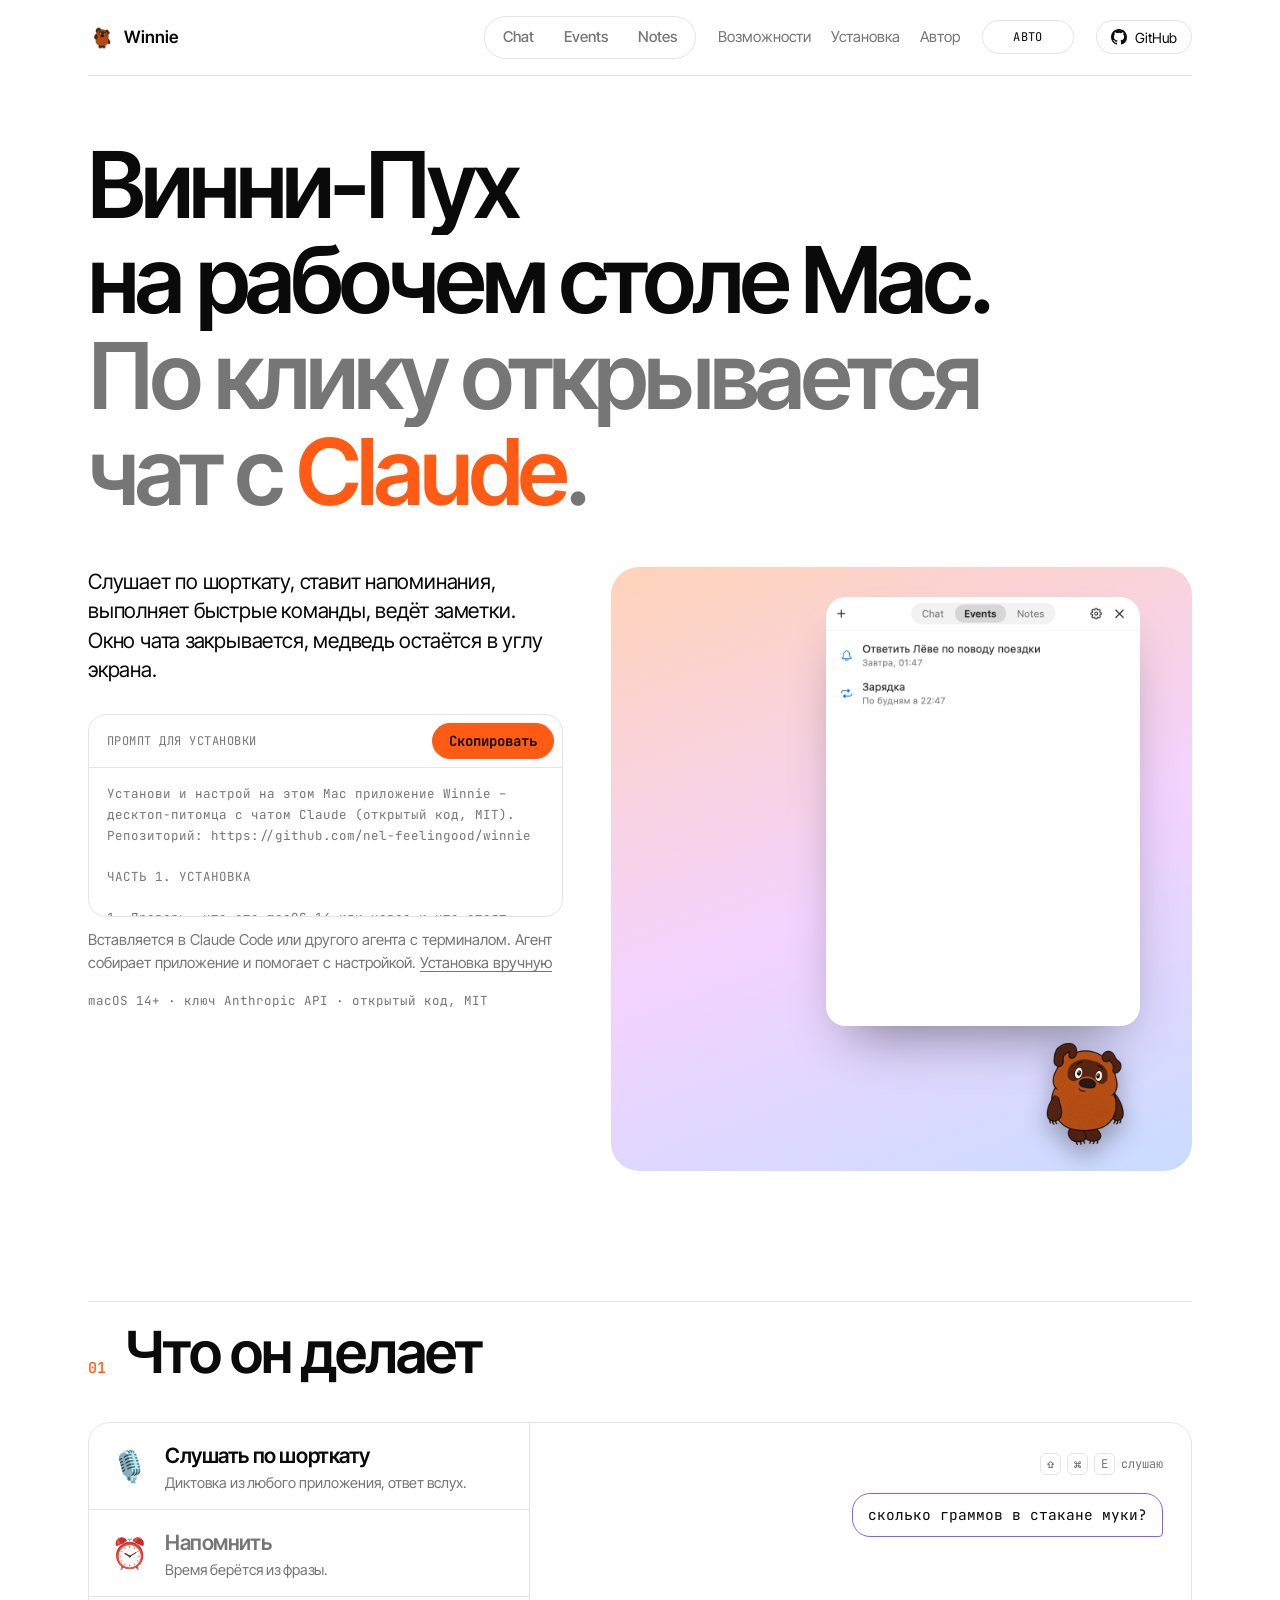
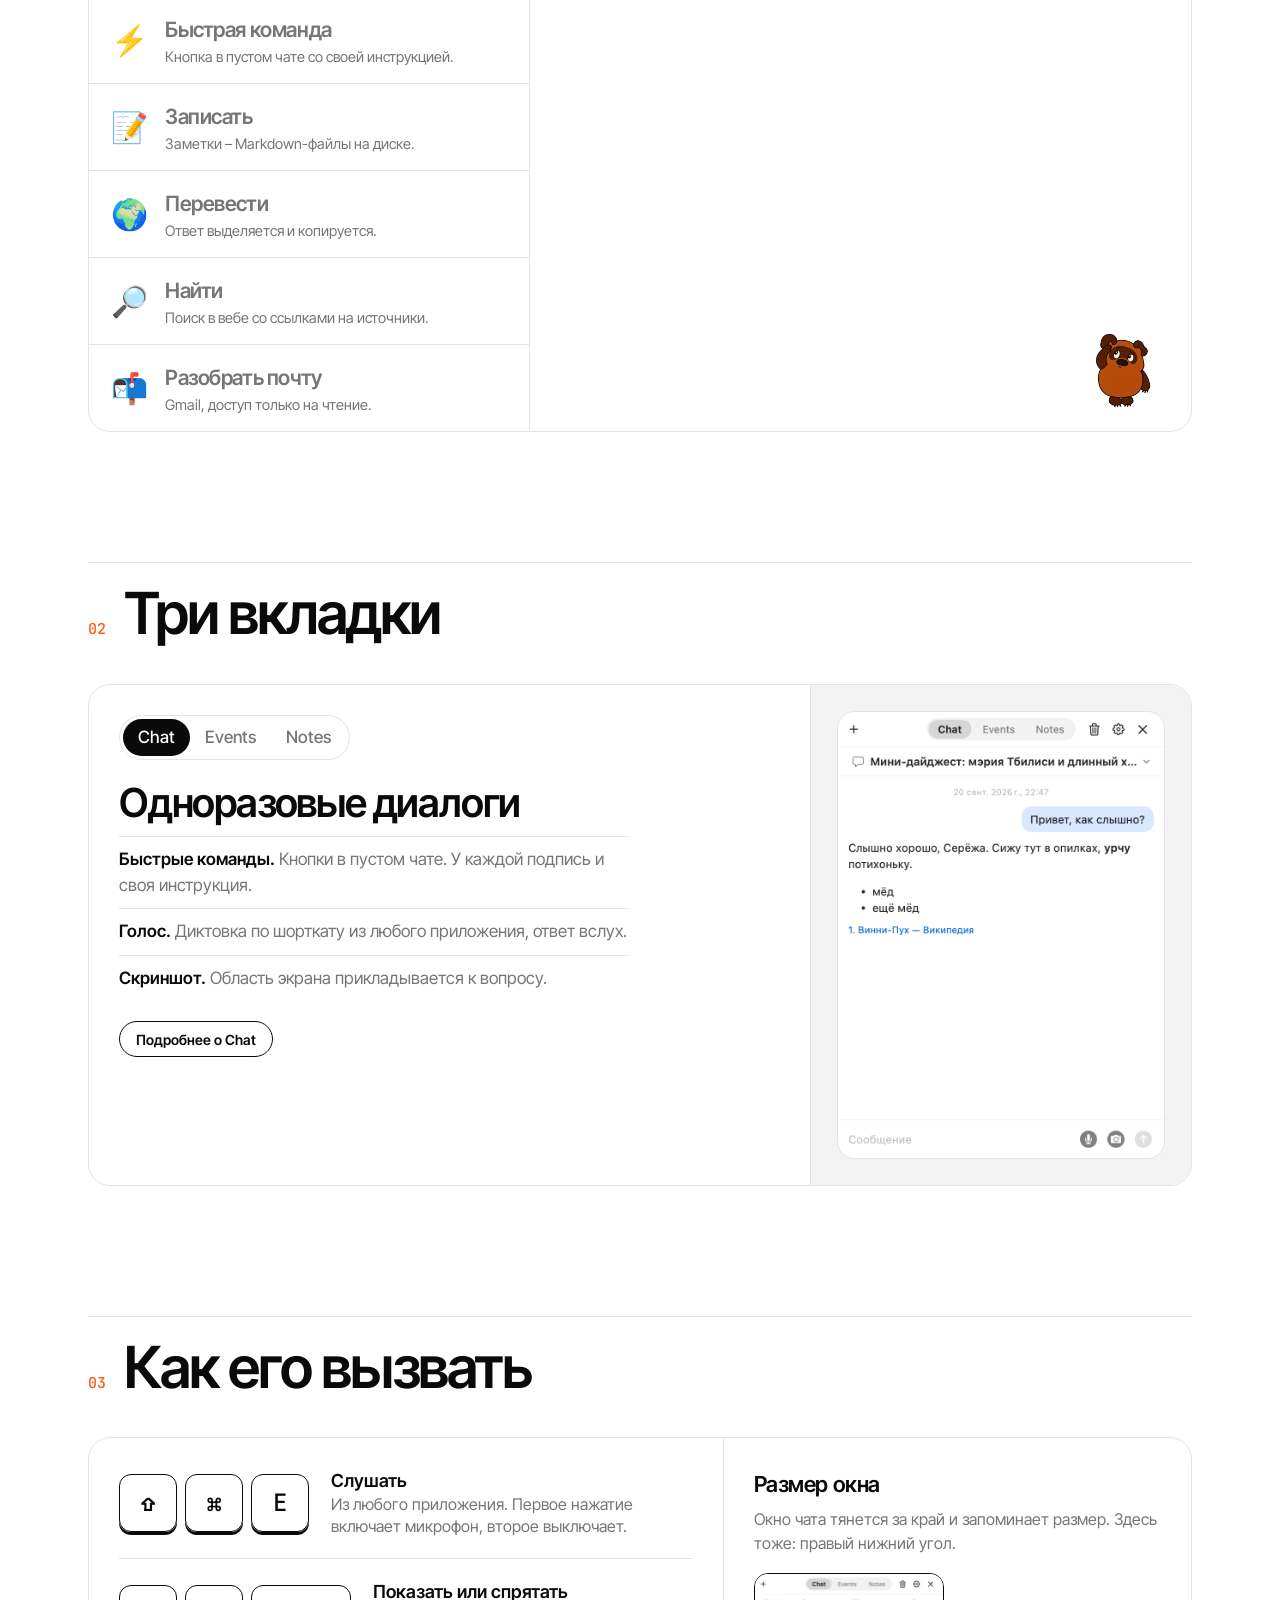
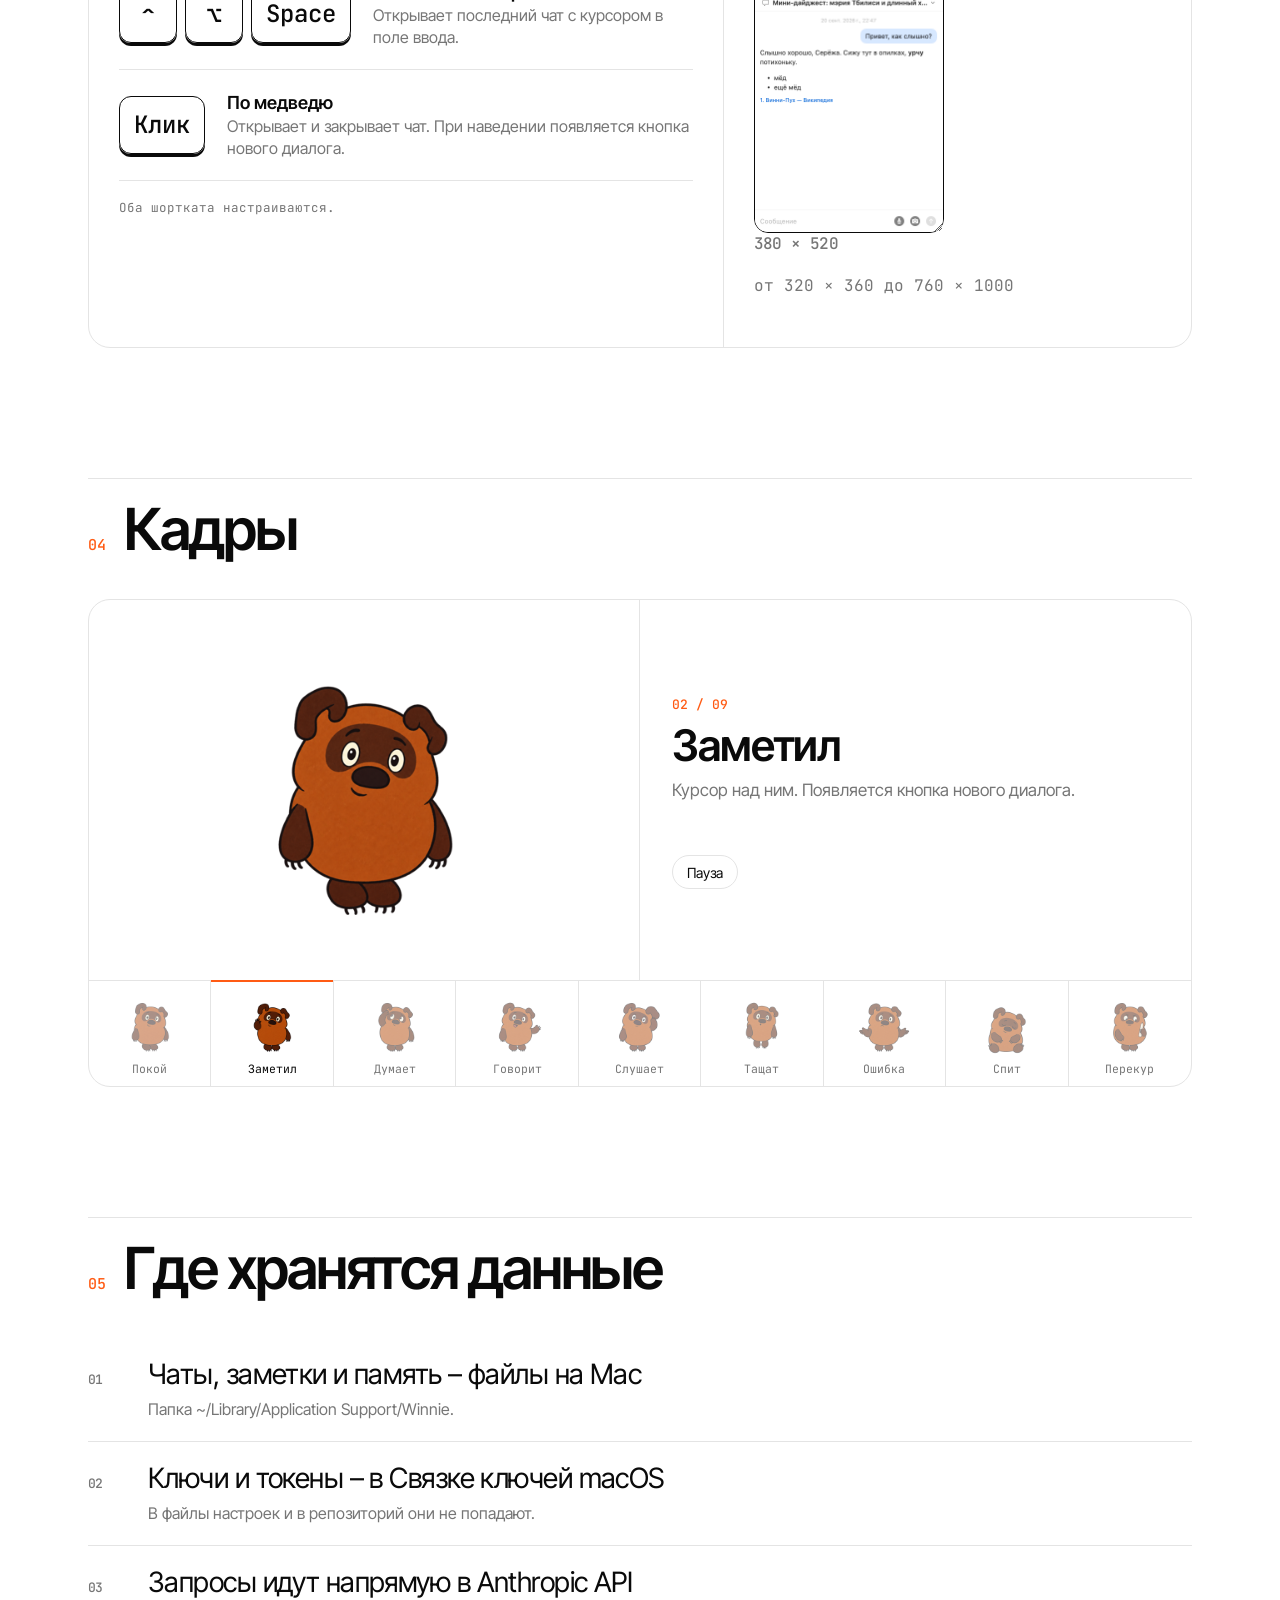
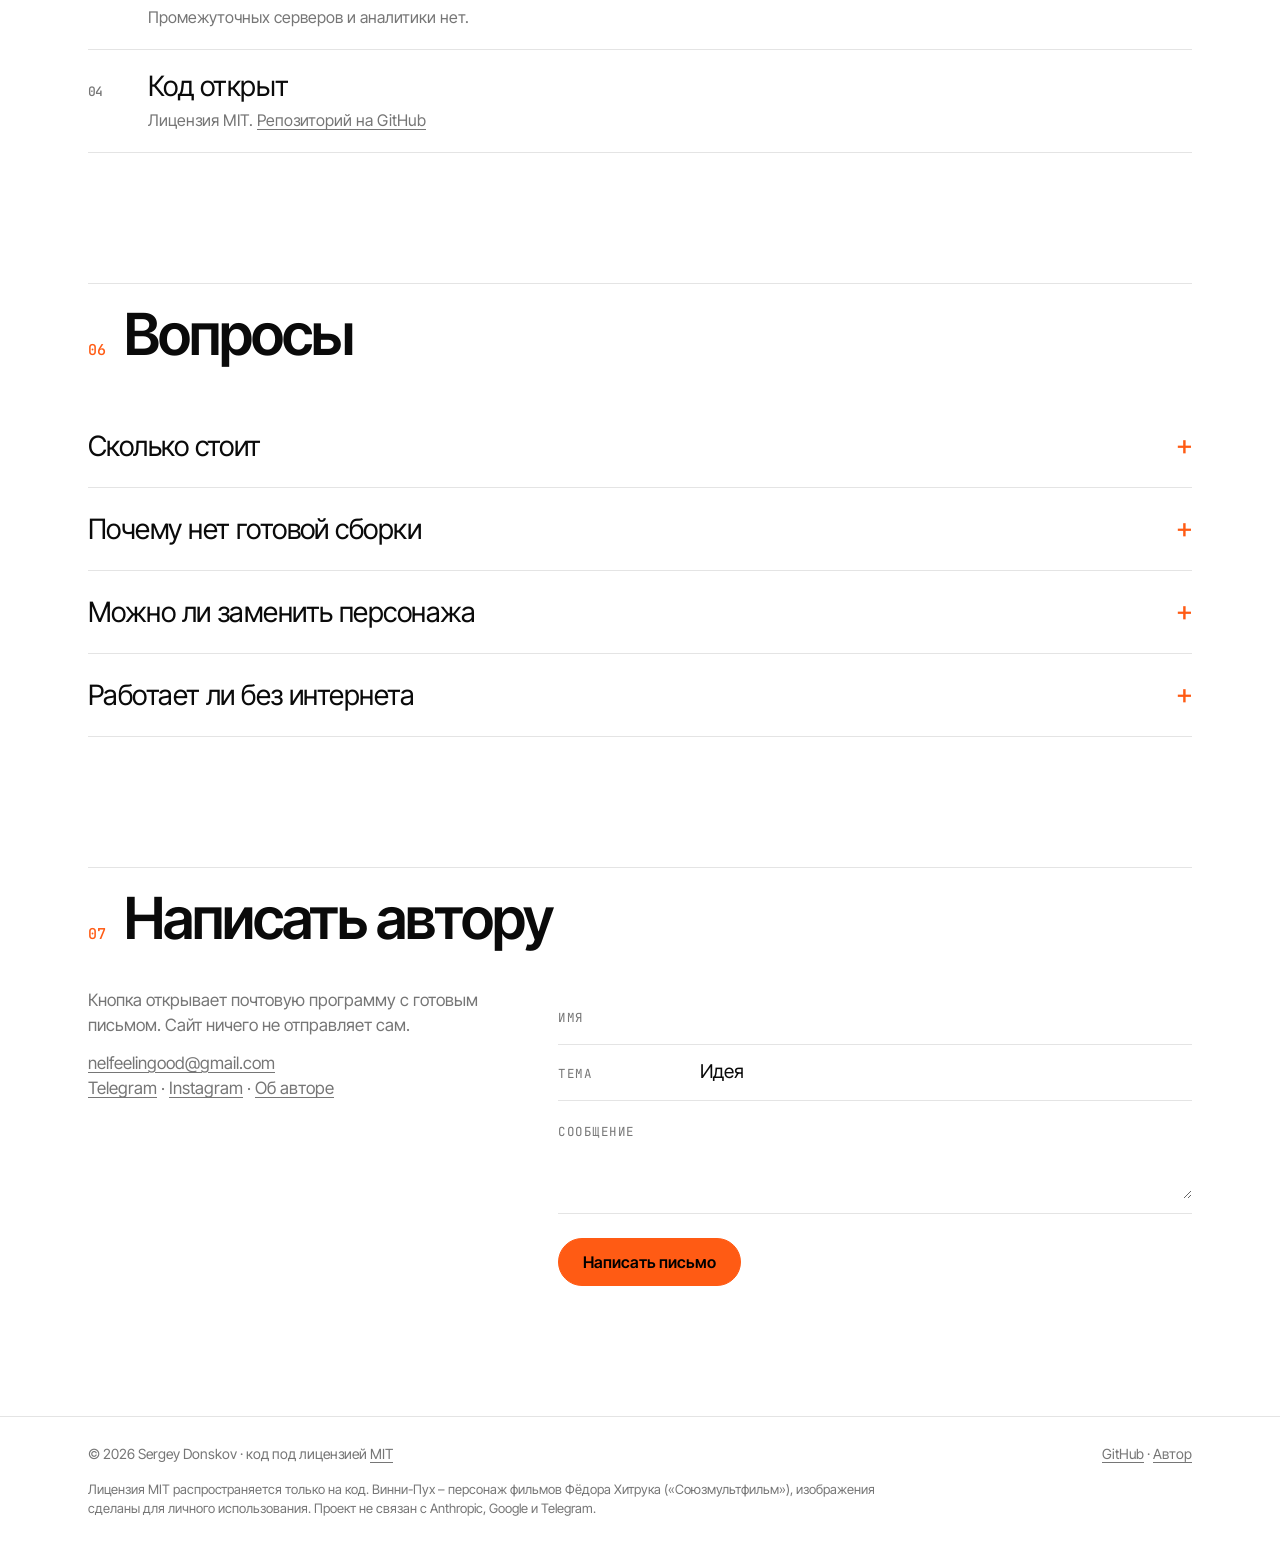
==== docs/index.html @ d4b6f9ed "Hero: gradient, bear and self-switching chat; scenario list with colour emoji and captions Co-Author" ====
<!doctype html>
<html lang="ru" data-theme="light">
<head>
<meta charset="utf-8">
<meta name="viewport" content="width=device-width, initial-scale=1">
<title>Winnie – Винни-Пух на рабочем столе Mac</title>
<meta name="description" content="Приложение для macOS: Винни-Пух на рабочем столе, по клику открывается чат с Claude. Диктовка по шорткату, напоминания, быстрые команды, заметки. Открытый код, MIT.">
<meta property="og:title" content="Winnie – Винни-Пух на рабочем столе Mac">
<meta property="og:description" content="По клику открывается чат с Claude. Диктовка по шорткату, напоминания, быстрые команды, заметки.">
<meta property="og:image" content="https://nel-feelingood.github.io/winnie/images/sprites/hover.png">
<meta property="og:url" content="https://nel-feelingood.github.io/winnie/">
<link rel="icon" href="images/favicon.png">
<script>/* Theme before first paint: saved choice, otherwise the system's. */
(function(){var t=null;try{t=localStorage.getItem('theme')}catch(e){}if(t!=='light'&&t!=='dark')t=matchMedia('(prefers-color-scheme: dark)').matches?'dark':'light';document.documentElement.dataset.theme=t})()</script>
<link rel="preconnect" href="https://fonts.googleapis.com"><link rel="preconnect" href="https://fonts.gstatic.com" crossorigin>
<link href="https://fonts.googleapis.com/css2?family=Inter+Tight:wght@400;500;600;700&family=JetBrains+Mono:wght@400;500&display=swap" rel="stylesheet">
<link rel="stylesheet" href="style.css">
</head>
<body>
<div class="w">
  <header class="top">
    <a class="brand" href="index.html"><img src="images/favicon.png" alt="">Winnie</a>
    <nav class="seg" aria-label="Вкладки приложения"><a href="chat.html">Chat</a><a href="events.html">Events</a><a href="notes.html">Notes</a></nav>
    <nav class="top-links"><a href="features.html">Возможности</a><a href="install.html">Установка</a><a href="about.html">Автор</a></nav>
    <button class="pill" id="theme" type="button" aria-label="Тема оформления">Авто</button>
    <a class="pill" href="https://github.com/nel-feelingood/winnie"><svg viewBox="0 0 16 16" aria-hidden="true"><path d="M8 0C3.58 0 0 3.58 0 8c0 3.54 2.29 6.53 5.47 7.59.4.07.55-.17.55-.38 0-.19-.01-.82-.01-1.49-2.01.37-2.53-.49-2.69-.94-.09-.23-.48-.94-.82-1.13-.28-.15-.68-.52-.01-.53.63-.01 1.08.58 1.23.82.72 1.21 1.87.87 2.33.66.07-.52.28-.87.51-1.07-1.78-.2-3.64-.89-3.64-3.95 0-.87.31-1.59.82-2.15-.08-.2-.36-1.02.08-2.12 0 0 .67-.21 2.2.82a7.4 7.4 0 0 1 4 0c1.53-1.04 2.2-.82 2.2-.82.44 1.1.16 1.92.08 2.12.51.56.82 1.27.82 2.15 0 3.07-1.87 3.75-3.65 3.95.29.25.54.73.54 1.48 0 1.07-.01 1.93-.01 2.2 0 .21.15.46.55.38A8.01 8.01 0 0 0 16 8c0-4.42-3.58-8-8-8z"/></svg>GitHub</a>
  </header>

  <h1><span class="l"><i>Винни-Пух</i></span><span class="l"><i>на рабочем столе Mac.</i></span><span class="l"><i>По клику открывается</i></span><span class="l"><i>чат с <em>Claude</em>.</i></span></h1>

  <div class="hero">
    <div>
      <p class="sub">Слушает по шорткату, ставит напоминания, выполняет быстрые команды, ведёт заметки. Окно чата закрывается, медведь остаётся в углу экрана.</p>
      <div class="prompt">
        <div class="prompt-head"><span>Промпт для установки</span><button type="button" class="btn small" data-copy="install-prompt"><span class="roll"><span>Скопировать</span><span>Скопировано</span></span></button></div>
        <pre id="install-prompt" tabindex="0">Установи и настрой на этом Mac приложение Winnie – десктоп-питомца с чатом Claude (открытый код, MIT).
Репозиторий: https://github.com/nel-feelingood/winnie

ЧАСТЬ 1. УСТАНОВКА

1. Проверь, что это macOS 14 или новее и что стоят Command Line Tools (xcode-select -p). Если их нет, запусти xcode-select --install и попроси меня дождаться конца установки.
2. Клонируй репозиторий в ~/Developer/winnie. Если папка уже есть – сделай в ней git pull.
3. Запусти ./scripts/install.sh. Скрипт соберёт приложение, положит его в /Applications и запустит. Первая сборка идёт пару минут.
4. Убедись, что /Applications/Winnie.app существует и процесс Winnie запущен. Если сборка упала – покажи ошибку и предложи, как её исправить.

ЧАСТЬ 2. НАСТРОЙКА

Иди по шагам по порядку. Перед каждым шагом коротко объясни, что он даёт, и спроси меня: «Подключим сейчас или позже?» Если я отвечаю «позже» – переходи к следующему шагу и запомни, что отложено.

Правила для всей настройки:
- Никогда не проси меня присылать ключи, токены и секреты в чат и не вводи их сам. Я вставляю их только в окно настроек Winnie – оттуда они попадают в Связку ключей macOS.
- Твоя роль – вести меня: называй одно действие за раз («открой…», «нажми…») и жди, пока я отвечу «готово» или опишу, что вижу.
- Названия пунктов на сторонних сайтах могут немного отличаться – ориентируйся по смыслу.
- Системные настройки безопасности сам не меняй, только объясняй, что нажать.

5. Claude API – нужен, чтобы чат вообще работал.
   - На console.anthropic.com: пополнить баланс (Billing), затем API Keys → Create Key → скопировать ключ.
   - В Winnie: настройки (открываются сами при первом запуске, иначе – шестерёнка в окне чата) → раздел «API» → поле Claude → вставить ключ → «Сохранить». Если macOS спросит про доступ к Связке ключей – «Разрешать всегда».
   - Проверка: кликнуть по Винни и написать «привет» – он должен ответить.

6. Gmail – по желанию; Винни сможет читать почту и делать сводки. Доступ только на чтение, сервис Google бесплатный.
   - На console.cloud.google.com: создать проект → APIs & Services → Library → включить Gmail API.
   - OAuth consent screen: тип External, заполнить название и почту, в Test users добавить свой адрес.
   - Credentials → Create credentials → OAuth client ID → тип Desktop app → появятся Client ID и Client Secret.
   - В Winnie: «API» → «Почта · Gmail» → вставить Client ID и Client Secret → «Войти» → разрешить доступ в браузере. Предупреждение Google о непроверенном приложении – это нормально, приложение моё собственное.
   - Предупреди меня: пока проект в статусе Testing, входить придётся заново раз в 7 дней; кнопка Publish app на экране согласия это убирает.
   - Проверка: спросить Винни «что важного в почте?».

7. Telegram-бот – по желанию; тот же Винни в телефоне и напоминания в Telegram.
   - В Telegram написать @BotFather → /newbot → придумать имя и username → получить токен.
   - В Winnie: «API» → «Telegram» → вставить токен → «Подключить бота» → появится шестизначный код.
   - Отправить этот код своему боту в личном чате – бот привяжется ко мне и больше никому отвечать не будет.
   - Проверка: написать боту «привет». Напомни: бот работает, пока Winnie запущен на Mac.

8. Разрешения macOS. Объясни, что система спросит сама: уведомления – при запуске (нужны для напоминаний); микрофон и распознавание речи – при первом нажатии на микрофон; запись экрана – при первом скриншоте, после выдачи Winnie нужно перезапустить.

9. Итог. Коротко напиши: что установлено, что подключено, что отложено и как к этому вернуться (настройки Winnie → «API»; подробная инструкция: https://nel-feelingood.github.io/winnie/install.html). Упомяни, что MCP-серверы, свои API и сертификат «Winnie Dev» для пересборок описаны там же.</pre>
      </div>
      <p class="prompt-note">Вставляется в Claude Code или другого агента с терминалом. Агент собирает приложение и помогает с настройкой. <a href="install.html">Установка вручную</a></p>
      <p class="reqs">macOS 14+ · ключ Anthropic API · открытый код, MIT</p>
    </div>
    <div class="scene" role="img" aria-label="Медведь в углу экрана, над ним окно чата с вкладками Chat, Events и Notes">
      <div class="panel" id="panel"><div class="slot on"><img class="only-light" src="images/app/chat-light.png" alt=""><img class="only-dark" src="images/app/chat-dark.png" alt=""></div><div class="slot"><img class="only-light" src="images/app/events-light.png" alt=""><img class="only-dark" src="images/app/events-dark.png" alt=""></div><div class="slot"><img class="only-light" src="images/app/note-light.png" alt=""><img class="only-dark" src="images/app/note-dark.png" alt=""></div></div>
      <img class="pet" id="pet" src="images/sprites/idle.png" alt="">
    </div>
  </div>

  <section>
    <div class="head"><span class="n">01</span><h2>Что он делает</h2></div>
    <div class="frame cases"><div class="list" id="list" role="tablist" aria-label="Сценарии"></div>
      <div class="stage" id="stage"><div class="hint" id="hint"></div><div class="say" id="say"></div><div class="out" id="out"></div><img class="stage-pet" id="stage-pet" src="images/sprites/idle.png" alt=""></div></div>
  </section>

  <section>
    <div class="head"><span class="n">02</span><h2>Три вкладки</h2></div>
    <div class="frame tabs-demo">
      <div class="tabs-text">
        <div class="seg" role="tablist" id="tabs"><button role="tab" aria-selected="true" data-tab="chat">Chat</button><button role="tab" aria-selected="false" data-tab="events">Events</button><button role="tab" aria-selected="false" data-tab="notes">Notes</button></div>
        <div class="tab-body" data-body="chat"><h3>Одноразовые диалоги</h3><ul>
          <li><b>Быстрые команды.</b> Кнопки в пустом чате. У каждой подпись и своя инструкция.</li>
          <li><b>Голос.</b> Диктовка по шорткату из любого приложения, ответ вслух.</li>
          <li><b>Скриншот.</b> Область экрана прикладывается к вопросу.</li></ul><a class="btn ghost small" href="chat.html">Подробнее о Chat</a></div>
        <div class="tab-body" data-body="events" hidden><h3>Напоминания</h3><ul>
          <li><b>Одной фразой.</b> «Через 40 минут», «в пятницу в 10», «каждый будний день».</li>
          <li><b>Уведомление приходит всегда.</b> Даже когда медведь спрятан.</li>
          <li><b>Правка словами.</b> «Отложи на час», «удали».</li></ul><a class="btn ghost small" href="events.html">Подробнее об Events</a></div>
        <div class="tab-body" data-body="notes" hidden><h3>Заметки</h3><ul>
          <li><b>Markdown-файлы.</b> Лежат на диске, открываются чем угодно.</li>
          <li><b>Редактор без разметки.</b> Меню по /, чекбоксы, картинки.</li>
          <li><b>Медведь пишет сам.</b> «Запиши в Идеи», «что у меня в заметке про отпуск».</li></ul><a class="btn ghost small" href="notes.html">Подробнее о Notes</a></div>
      </div>
      <div class="tabs-shot"><div data-shot="chat"><img class="only-light" src="images/app/chat-light.png" alt="" loading="lazy"><img class="only-dark" src="images/app/chat-dark.png" alt="" loading="lazy"></div><div data-shot="events" hidden><img class="only-light" src="images/app/events-light.png" alt="" loading="lazy"><img class="only-dark" src="images/app/events-dark.png" alt="" loading="lazy"></div><div data-shot="notes" hidden><img class="only-light" src="images/app/note-light.png" alt="" loading="lazy"><img class="only-dark" src="images/app/note-dark.png" alt="" loading="lazy"></div></div>
    </div>
  </section>

  <section>
    <div class="head"><span class="n">03</span><h2>Как его вызвать</h2></div>
    <div class="frame call">
      <div>
        <div class="combo"><kbd class="key">⇧</kbd><kbd class="key">⌘</kbd><kbd class="key">E</kbd><p><b>Слушать</b>Из любого приложения. Первое нажатие включает микрофон, второе выключает.</p></div>
        <div class="combo"><kbd class="key">⌃</kbd><kbd class="key">⌥</kbd><kbd class="key">Space</kbd><p><b>Показать или спрятать</b>Открывает последний чат с курсором в поле ввода.</p></div>
        <div class="combo"><kbd class="key">Клик</kbd><p><b>По медведю</b>Открывает и закрывает чат. При наведении появляется кнопка нового диалога.</p></div>
        <p class="reqs">Оба шортката настраиваются.</p>
      </div>
      <div class="resize">
        <h3>Размер окна</h3>
        <p>Окно чата тянется за край и запоминает размер. Здесь тоже: правый нижний угол.</p>
        <div class="resize-box" id="resize"><img class="only-light" src="images/app/chat-light.png" alt="" loading="lazy"><img class="only-dark" src="images/app/chat-dark.png" alt="" loading="lazy"></div>
        <p class="resize-size" id="resize-size">380 × 520</p>
        <p class="reqs">от 320 × 360 до 760 × 1000</p>
      </div>
    </div>
  </section>

  <section>
    <div class="head"><span class="n">04</span><h2>Кадры</h2></div>
    <div class="frame"><div class="screen"><div class="pic"><img id="frame" src="images/sprites/idle.png" alt=""></div>
      <div class="info"><span class="k" id="frame-n">01 / 09</span><h3 id="frame-t"></h3><p id="frame-d"></p><button class="pill" id="frame-play" type="button">Пауза</button></div></div>
      <div class="strip" id="strip" role="tablist" aria-label="Кадры"></div></div>
  </section>

  <section>
    <div class="head"><span class="n">05</span><h2>Где хранятся данные</h2></div>
    <ol class="rules">
      <li><span>Чаты, заметки и память – файлы на Mac<small>Папка ~/Library/Application Support/Winnie.</small></span></li>
      <li><span>Ключи и токены – в Связке ключей macOS<small>В файлы настроек и в репозиторий они не попадают.</small></span></li>
      <li><span>Запросы идут напрямую в Anthropic API<small>Промежуточных серверов и аналитики нет.</small></span></li>
      <li><span>Код открыт<small>Лицензия MIT. <a href="https://github.com/nel-feelingood/winnie">Репозиторий на GitHub</a></small></span></li>
    </ol>
  </section>

  <section class="faq">
    <div class="head"><span class="n">06</span><h2>Вопросы</h2></div>
    <details><summary>Сколько стоит</summary><p>Приложение бесплатное. Запросы к Claude оплачиваются по тарифам Anthropic, расходы видны в настройках.</p></details>
    <details><summary>Почему нет готовой сборки</summary><p>У проекта нет подписи Apple. Сборка из исходников занимает несколько минут, Xcode не нужен.</p></details>
    <details><summary>Можно ли заменить персонажа</summary><p>Да. Кадры – 13 PNG-файлов в папке приложения.</p></details>
    <details><summary>Работает ли без интернета</summary><p>Нет, отвечает Claude. Заметки и напоминания остаются доступны.</p></details>
  </section>

  <section>
    <div class="head"><span class="n">07</span><h2>Написать автору</h2></div>
    <div class="contact">
      <div><p>Кнопка открывает почтовую программу с готовым письмом. Сайт ничего не отправляет сам.</p>
        <p><a href="mailto:nelfeelingood@gmail.com?subject=Winnie">nelfeelingood@gmail.com</a><br><a href="https://t.me/otetslsd" rel="me">Telegram</a> · <a href="https://www.instagram.com/interrobong/" rel="me">Instagram</a> · <a href="about.html">Об авторе</a></p></div>
      <form class="form" id="contact-form" data-mail="nelfeelingood@gmail.com">
        <label>Имя<input name="name" type="text" autocomplete="name"></label>
        <label>Тема<select name="topic"><option>Идея</option><option>Ошибка</option><option>Вопрос</option></select></label>
        <label>Сообщение<textarea name="message" rows="3" required></textarea></label>
        <button class="btn" type="submit">Написать письмо</button>
      </form>
    </div>
  </section>
</div>

<footer><div class="w">
  <span>© 2026 Sergey Donskov · код под лицензией <a href="https://github.com/nel-feelingood/winnie/blob/main/LICENSE">MIT</a></span>
  <span><a href="https://github.com/nel-feelingood/winnie">GitHub</a> · <a href="about.html">Автор</a></span>
  <p>Лицензия MIT распространяется только на код. Винни-Пух – персонаж фильмов Фёдора Хитрука («Союзмультфильм»), изображения сделаны для личного использования. Проект не связан с Anthropic, Google и Telegram.</p>
</div></footer>
<script src="site.js"></script>
</body>
</html>
---- docs/style.css ----
/* Winnie site. Pure white or pure black base, hairlines, pill buttons, one orange accent,
   a colour per task. Two type voices: Inter Tight for the site, JetBrains Mono for anything
   the person types or presses. */

:root {
  --acc: #ff5b14; --blue: #2f6bff; --green: #12b76a; --yellow: #e5a000; --violet: #8b5cf6;
  --bg: #fff; --ink: #0a0a0a; --soft: #767676; --line: #e4e4e4; --scene: #f3f3f3;
  --sans: "Inter Tight", -apple-system, BlinkMacSystemFont, "Helvetica Neue", Arial, sans-serif;
  --mono: "JetBrains Mono", ui-monospace, SFMono-Regular, Menlo, monospace;
  --ease: cubic-bezier(.2, .8, .2, 1);
}
[data-theme="dark"] { --bg: #000; --ink: #f4f4f4; --soft: #8c8c8c; --line: #262626; --scene: #0e0e0e; --yellow: #ffb020; }

* { box-sizing: border-box; }
html { scroll-behavior: smooth; }
body { margin: 0; background: var(--bg); color: var(--ink); font: 17px/1.5 var(--sans); -webkit-font-smoothing: antialiased; }
a { color: inherit; text-underline-offset: 3px; text-decoration-thickness: 1px; }
button { font: inherit; color: inherit; cursor: pointer; }
img { max-width: 100%; }
.w { max-width: 1160px; margin: 0 auto; padding: 0 28px; }
.mono { font-family: var(--mono); }
[data-theme="dark"] .only-light, [data-theme="light"] .only-dark { display: none !important; }
:focus-visible { outline: 2px solid var(--acc); outline-offset: 2px; }

/* ---------- Header ---------- */
.top { display: flex; align-items: center; gap: 22px; padding: 16px 0; border-bottom: 1px solid var(--line); font-size: 15px; }
.brand { display: flex; align-items: center; gap: 8px; font-weight: 600; font-size: 17px; text-decoration: none; margin-right: auto; }
.brand img { width: 28px; height: 28px; object-fit: contain; }
.seg { display: inline-flex; padding: 3px; border: 1px solid var(--line); border-radius: 999px; }
.seg a, .seg button { border: 0; background: none; border-radius: 999px; padding: 6px 15px; font-weight: 500; text-decoration: none; color: var(--soft); transition: color .2s, background .2s; }
.seg a:not(.on):hover, .seg button:not([aria-selected="true"]):hover { color: var(--ink); }
.seg .on, .seg [aria-selected="true"] { background: var(--ink); color: var(--bg); }
.top-links { display: flex; gap: 20px; }
.top-links a { text-decoration: none; color: var(--soft); }
.top-links a:hover, .top-links a.on { color: var(--ink); }
.pill { display: inline-flex; align-items: center; justify-content: center; gap: 8px; height: 34px; padding: 0 14px; border-radius: 999px; border: 1px solid var(--line);
        background: none; text-decoration: none; font-size: 14px; white-space: nowrap; }
.pill:hover { border-color: var(--ink); }
.pill svg { width: 16px; height: 16px; fill: currentColor; }
#theme { font: 12px var(--mono); text-transform: uppercase; letter-spacing: .04em; min-width: 92px; }
@media (max-width: 980px) {
  .top { flex-wrap: wrap; gap: 12px 14px; }
  .top-links { order: 5; width: 100%; overflow-x: auto; scrollbar-width: none; }
  .top-links::-webkit-scrollbar { display: none; }
}

/* ---------- Buttons ---------- */
.btn { position: relative; display: inline-flex; align-items: center; justify-content: center; height: 48px; padding: 0 24px; border-radius: 999px; overflow: hidden;
       border: 1px solid var(--acc); background: var(--acc); color: #000; font-weight: 600; font-size: 16px; text-decoration: none; white-space: nowrap; }
.btn.ghost { background: none; border-color: var(--ink); color: var(--ink); }
.btn.small { height: 36px; padding: 0 16px; font-size: 14px; }
.btn .roll { display: grid; height: 1.4em; line-height: 1.4em; overflow: hidden; text-align: center; }
.btn .roll span { transition: transform .35s var(--ease); }
.btn.done .roll span { transform: translateY(-100%); }

/* ---------- Hero ---------- */
h1 { font-size: clamp(40px, 7.2vw, 100px); line-height: .98; letter-spacing: -.045em; font-weight: 600; margin: 64px 0 44px; }
h1 .l { display: block; overflow: hidden; padding-bottom: .06em; }
h1 .l i { display: block; font-style: normal; transform: translateY(110%); animation: up .9s var(--ease) forwards; }
h1 .l:nth-child(2) i { animation-delay: .08s; }
h1 .l:nth-child(3) i { animation-delay: .2s; color: var(--soft); }
h1 .l:nth-child(4) i { animation-delay: .28s; color: var(--soft); }
h1 em { font-style: normal; color: var(--acc); }
@keyframes up { to { transform: none; } }
.hero { display: grid; grid-template-columns: minmax(0, .9fr) minmax(0, 1.1fr); gap: 48px; align-items: start; margin-bottom: 130px; }
.hero .sub { font-size: 21px; line-height: 1.4; letter-spacing: -.01em; margin: 0 0 30px; max-width: 24em; }
.reqs { margin: 16px 0 0; font: 12.5px/1.7 var(--mono); color: var(--soft); }
@media (max-width: 900px) { .hero { grid-template-columns: 1fr; gap: 36px; margin-bottom: 96px; } }

.prompt { border: 1px solid var(--line); border-radius: 18px; overflow: hidden; }
.prompt-head { display: flex; align-items: center; justify-content: space-between; gap: 12px; padding: 8px 8px 8px 18px; border-bottom: 1px solid var(--line);
               font: 12px var(--mono); text-transform: uppercase; letter-spacing: .04em; color: var(--soft); }
.prompt pre { margin: 0; padding: 16px 18px; max-height: 148px; overflow-y: auto; white-space: pre-wrap; overflow-wrap: anywhere; scrollbar-width: thin;
              font: 12.5px/1.65 var(--mono); color: var(--soft); }
.prompt.tall pre { max-height: 420px; }
.prompt-note { margin: 12px 0 0; font-size: 15px; color: var(--soft); }

/* The bear and the chat above him, on a still gradient. The chat turns its own tabs. */
.scene { position: relative; aspect-ratio: 1 / 1.04; border-radius: 28px; overflow: hidden; container-type: inline-size;
         background: linear-gradient(160deg, #ffd3b8 0%, #f4d3ff 52%, #c9dcff 100%); }
[data-theme="dark"] .scene { background: linear-gradient(160deg, #4a1f08 0%, #2c1246 52%, #0b2050 100%); }
.scene .panel { position: absolute; right: 9%; top: 5%; height: 71%; aspect-ratio: 760 / 1040; border-radius: 3.4cqw; overflow: hidden; box-shadow: 0 5cqw 9cqw -4cqw rgba(0, 0, 0, .45); }
.scene .slot { position: absolute; inset: 0; opacity: 0; transition: opacity .6s ease; }
.scene .slot.on { opacity: 1; }
.scene .slot img { width: 100%; height: 100%; display: block; }
.scene .pet { position: absolute; right: 7%; bottom: 2.5%; width: 23%; cursor: pointer; animation: breathe 3.6s ease-in-out infinite; transform-origin: 50% 100%;
              filter: drop-shadow(0 2cqw 2cqw rgba(0, 0, 0, .3)); }
@keyframes breathe { 50% { transform: scale(1.018, .985); } }

/* ---------- Sections ---------- */
section { margin-bottom: 130px; }
.head { display: grid; grid-template-columns: auto 1fr; gap: 18px; align-items: baseline; padding-top: 22px; margin-bottom: 40px; position: relative; }
.head::before { content: ""; position: absolute; inset: 0 0 auto 0; height: 1px; background: var(--line); transform-origin: left; transform: scaleX(0); transition: transform 1.1s var(--ease); }
.in .head::before { transform: none; }
.head .n { font: 500 15px var(--mono); color: var(--acc); }
h2 { margin: 0; font-size: clamp(30px, 4.6vw, 58px); line-height: 1.02; letter-spacing: -.035em; font-weight: 600; }
h2 span { color: var(--soft); }
.frame { border: 1px solid var(--line); border-radius: 22px; overflow: hidden; }

/* 01 — what he does: the list on the left, the chat plays on the right */
.cases { display: grid; grid-template-columns: minmax(270px, .8fr) 1.2fr; }
.list { display: flex; flex-direction: column; border-right: 1px solid var(--line); }
.list button { flex: 1; display: grid; grid-template-columns: 40px 1fr; gap: 1px 14px; align-items: center; padding: 17px 22px; text-align: left;
               background: none; border: 0; border-bottom: 1px solid var(--line); }
.list button:last-child { border-bottom: 0; }
.list .ico { grid-row: 1 / span 2; font-size: 30px; line-height: 1; }
.list button:focus-visible { outline-offset: -3px; }
.list b { align-self: end; font-size: 21px; font-weight: 600; letter-spacing: -.02em; color: var(--soft); transition: color .2s; }
.list [aria-selected="true"] b, .list button:hover b { color: var(--ink); }
.list small { grid-column: 2; font-size: 14.5px; line-height: 1.35; color: var(--soft); }
.stage { position: relative; min-height: 430px; padding: 28px; display: flex; flex-direction: column; gap: 16px; }
.hint { align-self: flex-end; display: flex; gap: 6px; align-items: center; font: 12px var(--mono); color: var(--soft); min-height: 26px; }
.hint kbd { font: 12px var(--mono); border: 1px solid var(--line); border-radius: 6px; padding: 2px 6px; }
.hint .chip { border: 1px solid var(--c); color: var(--ink); border-radius: 999px; padding: 4px 12px; font: 14px var(--sans); animation: pop .3s ease-out; }
.say { align-self: flex-end; max-width: 88%; min-height: 44px; border: 1px solid var(--c); border-radius: 18px 18px 4px 18px; padding: 10px 15px; font: 14.5px/1.5 var(--mono); }
.say::after { content: ""; display: inline-block; width: 7px; height: 1em; margin-left: 2px; vertical-align: -2px; background: var(--c); animation: blink 1s steps(1) infinite; }
.say.done::after { display: none; }
@keyframes blink { 50% { opacity: 0; } }
.out { max-width: 30em; font-size: 19px; line-height: 1.4; letter-spacing: -.01em; padding-right: 110px; }
.out .card { display: grid; grid-template-columns: 40px 1fr; gap: 12px; align-items: center; max-width: 380px; padding: 14px 16px; border: 1px solid var(--line); border-radius: 16px; font-size: 16px; animation: pop .35s ease-out; }
.out .card small { display: block; font-size: 13.5px; color: var(--soft); }
.out ul { margin: 0; padding-left: 1.1em; font-size: 17px; }
.out li { margin-bottom: 4px; }
.out .src { display: block; margin-top: 8px; font: 13.5px var(--mono); color: var(--c); }
@keyframes pop { from { opacity: 0; transform: translateY(8px); } }
.stage-pet { position: absolute; right: 22px; bottom: 16px; width: 96px; }
@media (max-width: 820px) { .cases { grid-template-columns: 1fr; } .list { border-right: 0; border-bottom: 1px solid var(--line); } .list button { padding: 13px 18px; } .list b { font-size: 18px; } }

/* 02 — three tabs */
.tabs-demo { display: grid; grid-template-columns: 1fr minmax(260px, 380px); }
.tabs-text { padding: 30px; border-right: 1px solid var(--line); display: flex; flex-direction: column; align-items: flex-start; gap: 22px; }
.tab-body h3 { margin: 0 0 12px; font-size: clamp(26px, 3.2vw, 40px); line-height: 1.05; letter-spacing: -.03em; font-weight: 600; }
.tab-body ul { margin: 0 0 20px; padding: 0; list-style: none; max-width: 30em; }
.tab-body li { padding: 10px 0; border-top: 1px solid var(--line); color: var(--soft); }
.tab-body li b { color: var(--ink); font-weight: 600; }
.tab-body[hidden] { display: none; }
.tabs-shot { background: var(--scene); display: grid; place-items: center; padding: 26px; }
.tabs-shot img { width: 100%; border-radius: 18px; border: 1px solid var(--line); display: block; }
.tabs-shot [hidden] { display: none; }
@media (max-width: 820px) { .tabs-demo { grid-template-columns: 1fr; } .tabs-text { border-right: 0; border-bottom: 1px solid var(--line); padding: 22px; } }

/* 03 — how to call him */
.call { display: grid; grid-template-columns: 1.15fr .85fr; }
.call > div { padding: 30px; }
.call > div + div { border-left: 1px solid var(--line); }
.combo { display: flex; flex-wrap: wrap; gap: 8px; align-items: center; padding: 20px 0; border-bottom: 1px solid var(--line); }
.combo:first-child { padding-top: 0; } .combo:last-child { border-bottom: 0; padding-bottom: 0; }
.combo p { flex: 1 1 220px; margin: 0 0 0 14px; color: var(--soft); font-size: 16px; line-height: 1.4; }
.combo p b { display: block; color: var(--ink); font-weight: 600; font-size: 18px; }
kbd.key { display: grid; place-items: center; min-width: 58px; height: 58px; padding: 0 14px; border: 1px solid var(--ink); border-radius: 12px; box-shadow: 0 3px 0 var(--ink);
          font: 500 24px var(--mono); transition: transform .12s, box-shadow .12s; }
.combo:hover kbd.key { transform: translateY(3px); box-shadow: 0 0 0 var(--ink); }
.resize h3 { margin: 0 0 6px; font-size: 22px; letter-spacing: -.02em; font-weight: 600; }
.resize p { margin: 0 0 18px; color: var(--soft); font-size: 16px; }
.resize-box { position: relative; width: 190px; height: 260px; min-width: 160px; min-height: 180px; max-width: 100%; max-height: 500px; resize: both; overflow: hidden;
              border: 1px solid var(--ink); border-radius: 14px; background: var(--scene); }
.resize-box img { width: 100%; height: 100%; object-fit: cover; object-position: top; display: block; pointer-events: none; }
.resize-size { margin: 12px 0 0; font: 500 28px var(--mono); letter-spacing: -.04em; }
@media (max-width: 820px) { .call { grid-template-columns: 1fr; } .call > div + div { border-left: 0; border-top: 1px solid var(--line); } }

/* 04 — frames: a player with a filmstrip */
.screen { display: grid; grid-template-columns: 1fr 1fr; align-items: center; min-height: 380px; }
.screen .pic { display: grid; place-items: center; height: 100%; padding: 24px; border-right: 1px solid var(--line); }
.screen .pic img { width: min(300px, 80%); }
.info { padding: 32px; }
.info .k { font: 500 13px var(--mono); color: var(--acc); }
.info h3 { margin: 6px 0 10px; font-size: clamp(28px, 3.4vw, 44px); line-height: 1.05; letter-spacing: -.03em; font-weight: 600; }
.info p { margin: 0 0 26px; color: var(--soft); max-width: 24em; min-height: 3em; }
.strip { display: grid; grid-template-columns: repeat(9, 1fr); border-top: 1px solid var(--line); }
.strip button { position: relative; display: grid; justify-items: center; gap: 4px; padding: 12px 6px 10px; background: none; border: 0; border-right: 1px solid var(--line); }
.strip button:last-child { border-right: 0; }
.strip img { width: 100%; max-width: 64px; opacity: .5; transition: opacity .2s; }
.strip span { font: 11.5px var(--mono); color: var(--soft); }
.strip [aria-selected="true"] img, .strip button:hover img { opacity: 1; }
.strip [aria-selected="true"] span { color: var(--ink); }
.strip [aria-selected="true"]::before { content: ""; position: absolute; inset: -1px 0 auto 0; height: 2px; background: var(--acc); }
@media (max-width: 820px) { .screen { grid-template-columns: 1fr; } .screen .pic { border-right: 0; border-bottom: 1px solid var(--line); } .strip { grid-template-columns: repeat(9, 84px); overflow-x: auto; } }

/* 05 — data, 06 — questions: ruled lists */
.rules { margin: 0; padding: 0; list-style: none; counter-reset: r; }
.rules li { counter-increment: r; display: grid; grid-template-columns: 60px 1fr; align-items: baseline; padding: 20px 0; border-bottom: 1px solid var(--line);
            font-size: clamp(20px, 2.4vw, 28px); line-height: 1.2; letter-spacing: -.02em; }
.rules li::before { content: "0" counter(r); font: 500 13px var(--mono); color: var(--soft); }
.rules li small { display: block; margin-top: 6px; font-size: 16px; line-height: 1.45; letter-spacing: 0; color: var(--soft); max-width: 40em; }
.faq details { border-bottom: 1px solid var(--line); }
.faq summary { display: flex; justify-content: space-between; align-items: center; gap: 20px; padding: 20px 0; cursor: pointer; list-style: none;
               font-size: clamp(20px, 2.4vw, 28px); letter-spacing: -.02em; }
.faq summary::-webkit-details-marker { display: none; }
.faq summary::after { content: "+"; font: 400 28px var(--mono); color: var(--acc); transition: transform .3s var(--ease); }
.faq details[open] summary::after { transform: rotate(45deg); }
.faq details p { margin: 0 0 22px; color: var(--soft); max-width: 40em; }

/* 07 — contact */
.contact { display: grid; grid-template-columns: .8fr 1.2fr; gap: 48px; }
.contact p { color: var(--soft); margin: 0 0 12px; max-width: 26em; }
.form { display: grid; gap: 0; }
.form label { display: grid; grid-template-columns: 130px 1fr; align-items: baseline; gap: 12px; padding: 14px 0; border-bottom: 1px solid var(--line); font: 12.5px var(--mono); text-transform: uppercase; letter-spacing: .04em; color: var(--soft); }
.form input, .form select, .form textarea { width: 100%; border: 0; outline: 0; background: none; color: var(--ink); font: 19px/1.4 var(--sans); letter-spacing: -.01em; resize: vertical; }
.form select { appearance: none; cursor: pointer; }
.form label:focus-within { border-bottom-color: var(--acc); }
.form .btn { justify-self: start; margin-top: 24px; }
@media (max-width: 820px) { .contact { grid-template-columns: 1fr; gap: 24px; } .form label { grid-template-columns: 1fr; gap: 4px; } }

footer { border-top: 1px solid var(--line); padding: 26px 0 44px; font-size: 14px; color: var(--soft); }
footer .w { display: flex; flex-wrap: wrap; gap: 8px 28px; justify-content: space-between; }
footer p { flex-basis: 100%; margin: 8px 0 0; max-width: 62em; font-size: 13px; }

::view-transition-old(root), ::view-transition-new(root) { animation: none; mix-blend-mode: normal; }
::view-transition-new(root) { animation: reveal .7s var(--ease); }
@keyframes reveal { from { clip-path: circle(0 at var(--x) var(--y)); } to { clip-path: circle(150% at var(--x) var(--y)); } }

@media (prefers-reduced-motion: reduce) {
  html { scroll-behavior: auto; }
  h1 .l i { animation: none; transform: none; }
  .head::before { transition: none; transform: none; }
  .scene .pet { animation: none; }
  ::view-transition-new(root) { animation: none; }
}
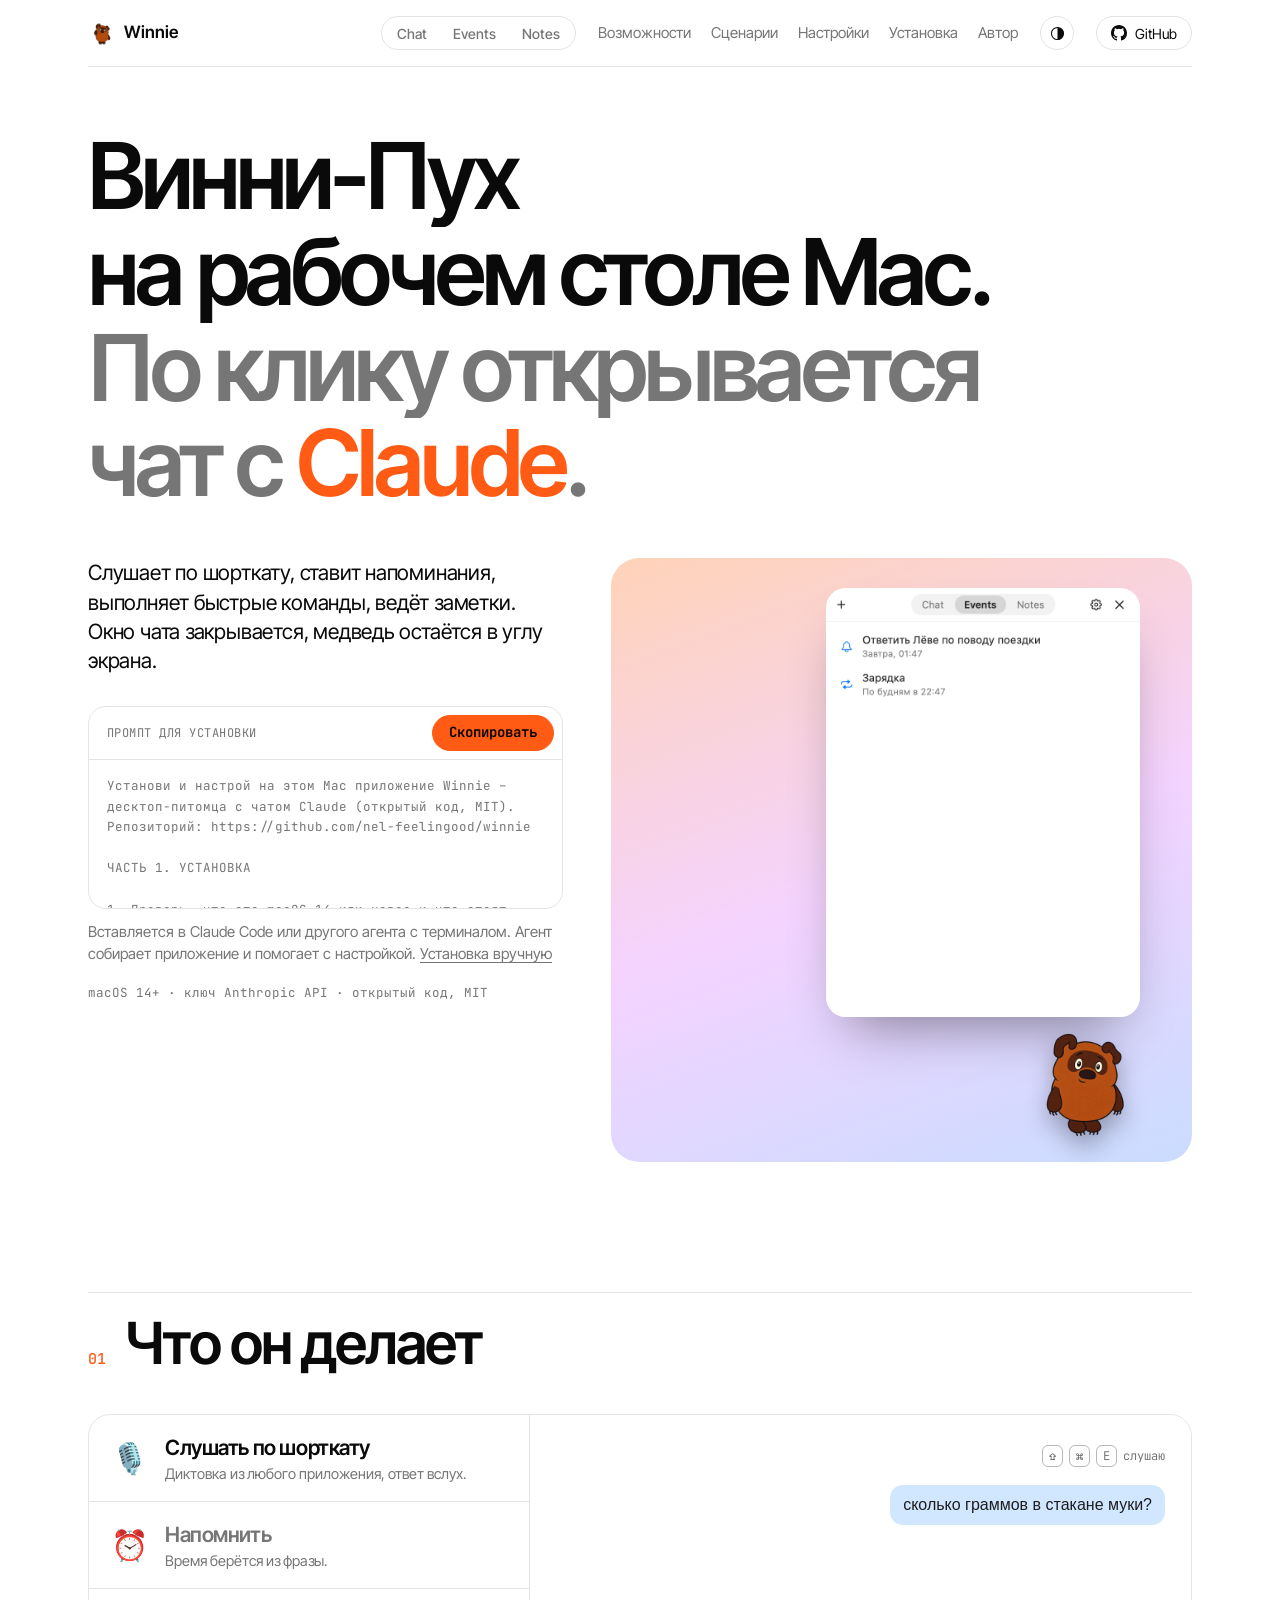
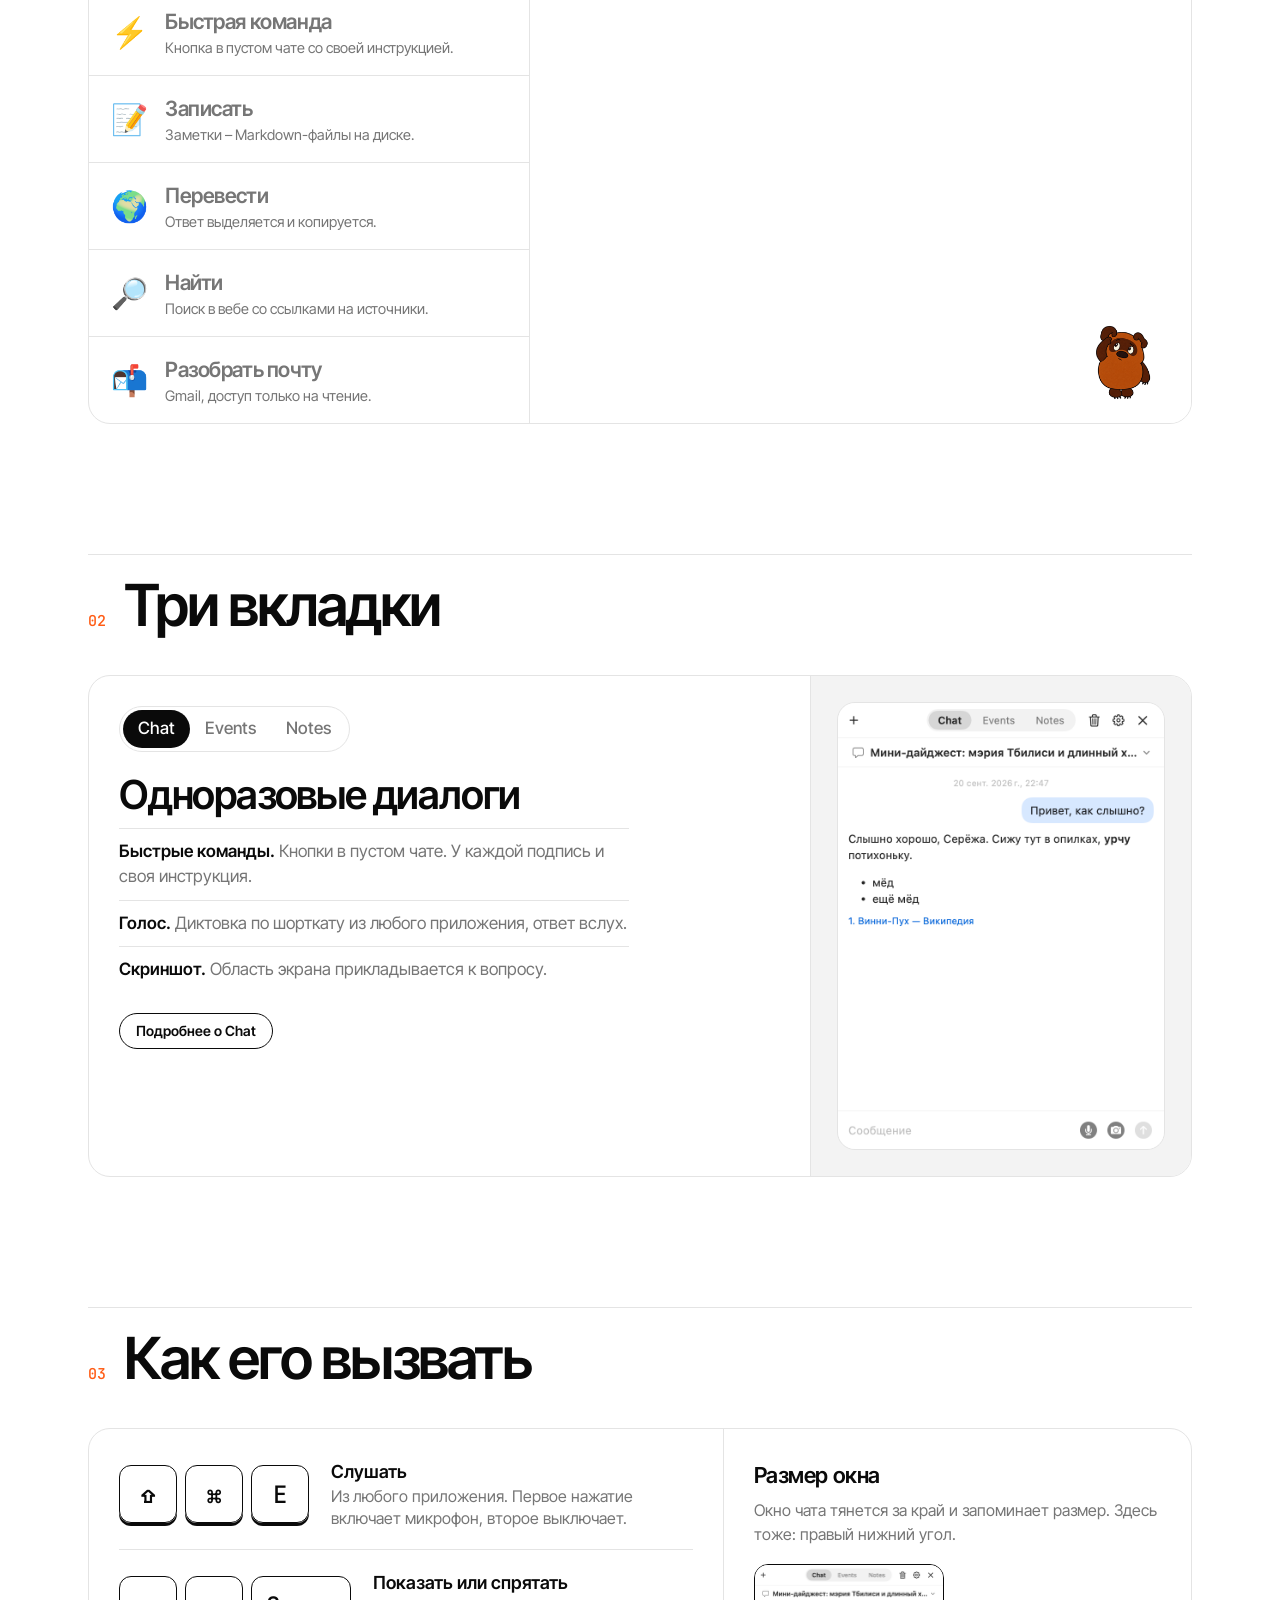
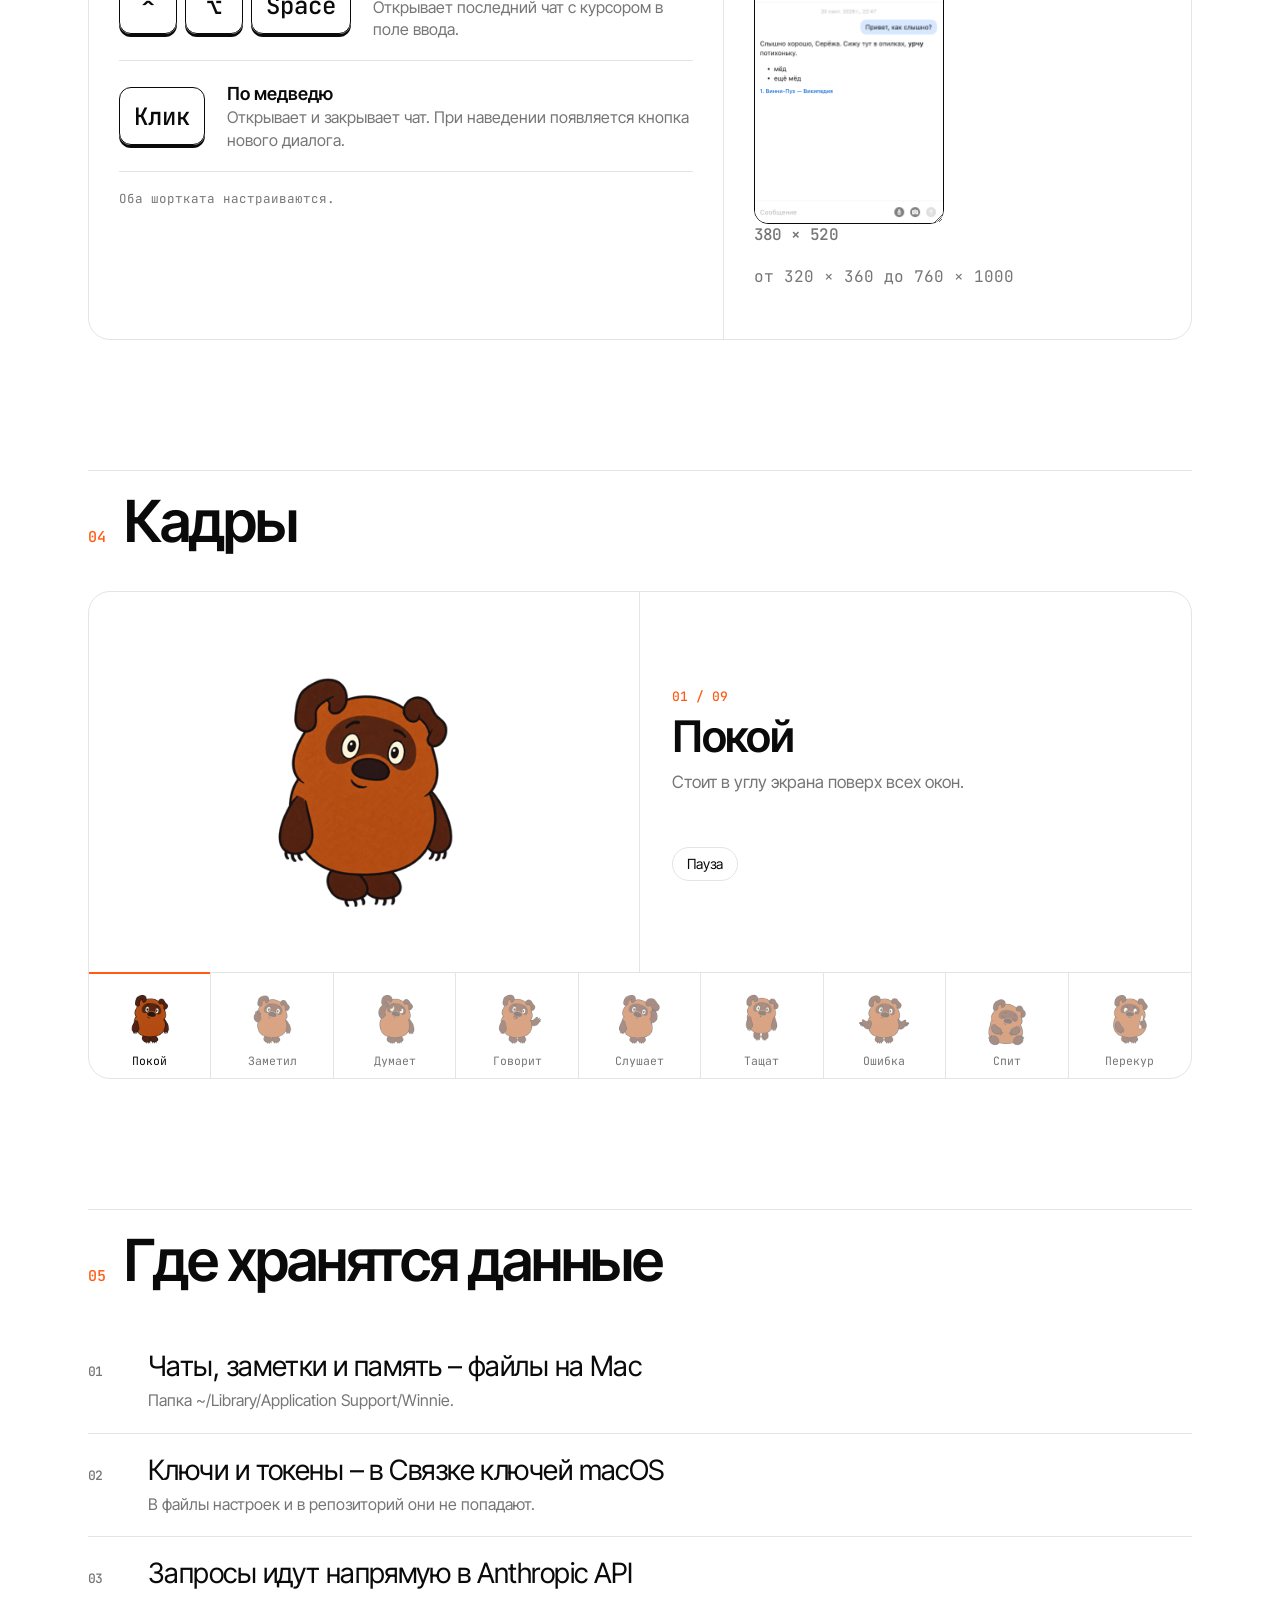
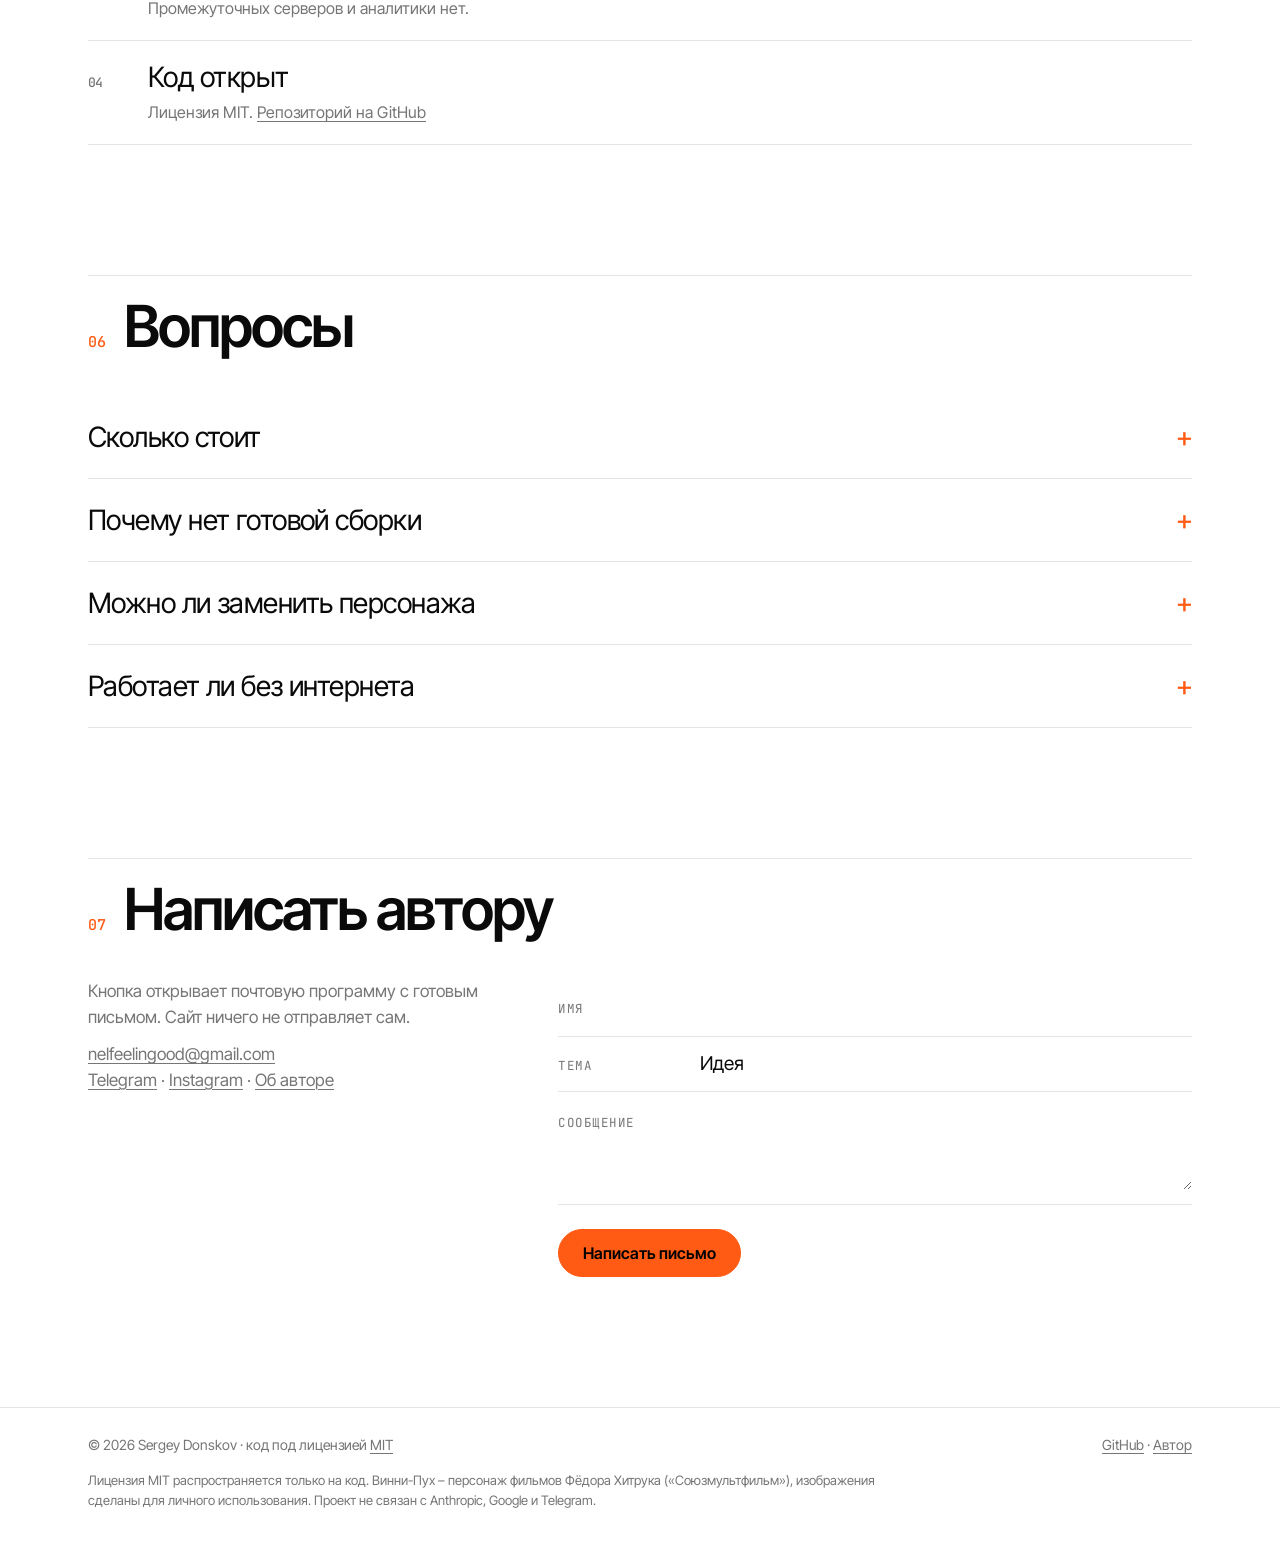
==== commit 360c8028: "Header: compact tabs, icon theme switch, full menu with a burger drawer; played chat styled like the" ====
--- a/docs/index.html
+++ b/docs/index.html
@@ -20,11 +20,27 @@
 <div class="w">
   <header class="top">
     <a class="brand" href="index.html"><img src="images/favicon.png" alt="">Winnie</a>
-    <nav class="seg" aria-label="Вкладки приложения"><a href="chat.html">Chat</a><a href="events.html">Events</a><a href="notes.html">Notes</a></nav>
-    <nav class="top-links"><a href="features.html">Возможности</a><a href="install.html">Установка</a><a href="about.html">Автор</a></nav>
-    <button class="pill" id="theme" type="button" aria-label="Тема оформления">Авто</button>
-    <a class="pill" href="https://github.com/nel-feelingood/winnie"><svg viewBox="0 0 16 16" aria-hidden="true"><path d="M8 0C3.58 0 0 3.58 0 8c0 3.54 2.29 6.53 5.47 7.59.4.07.55-.17.55-.38 0-.19-.01-.82-.01-1.49-2.01.37-2.53-.49-2.69-.94-.09-.23-.48-.94-.82-1.13-.28-.15-.68-.52-.01-.53.63-.01 1.08.58 1.23.82.72 1.21 1.87.87 2.33.66.07-.52.28-.87.51-1.07-1.78-.2-3.64-.89-3.64-3.95 0-.87.31-1.59.82-2.15-.08-.2-.36-1.02.08-2.12 0 0 .67-.21 2.2.82a7.4 7.4 0 0 1 4 0c1.53-1.04 2.2-.82 2.2-.82.44 1.1.16 1.92.08 2.12.51.56.82 1.27.82 2.15 0 3.07-1.87 3.75-3.65 3.95.29.25.54.73.54 1.48 0 1.07-.01 1.93-.01 2.2 0 .21.15.46.55.38A8.01 8.01 0 0 0 16 8c0-4.42-3.58-8-8-8z"/></svg>GitHub</a>
+    <nav class="seg compact" aria-label="Вкладки приложения"><a href="chat.html">Chat</a><a href="events.html">Events</a><a href="notes.html">Notes</a></nav>
+    <nav class="top-links"><a href="features.html">Возможности</a><a href="usecases.html">Сценарии</a><a href="settings.html">Настройки</a><a href="install.html">Установка</a><a href="about.html">Автор</a></nav>
+    <button class="pill icon" id="theme" type="button" aria-label="Тема: как в системе"></button>
+    <a class="pill gh" href="https://github.com/nel-feelingood/winnie"><svg viewBox="0 0 16 16" aria-hidden="true"><path d="M8 0C3.58 0 0 3.58 0 8c0 3.54 2.29 6.53 5.47 7.59.4.07.55-.17.55-.38 0-.19-.01-.82-.01-1.49-2.01.37-2.53-.49-2.69-.94-.09-.23-.48-.94-.82-1.13-.28-.15-.68-.52-.01-.53.63-.01 1.08.58 1.23.82.72 1.21 1.87.87 2.33.66.07-.52.28-.87.51-1.07-1.78-.2-3.64-.89-3.64-3.95 0-.87.31-1.59.82-2.15-.08-.2-.36-1.02.08-2.12 0 0 .67-.21 2.2.82a7.4 7.4 0 0 1 4 0c1.53-1.04 2.2-.82 2.2-.82.44 1.1.16 1.92.08 2.12.51.56.82 1.27.82 2.15 0 3.07-1.87 3.75-3.65 3.95.29.25.54.73.54 1.48 0 1.07-.01 1.93-.01 2.2 0 .21.15.46.55.38A8.01 8.01 0 0 0 16 8c0-4.42-3.58-8-8-8z"/></svg>GitHub</a>
+    <button class="pill icon" id="burger" type="button" aria-label="Меню" aria-expanded="false" aria-controls="drawer"><svg viewBox="0 0 24 24" aria-hidden="true"><path d="M4 8h16M4 16h16"/></svg></button>
   </header>
+</div>
+
+<div class="drawer" id="drawer" hidden>
+  <div class="drawer-back" data-close></div>
+  <nav class="drawer-panel" aria-label="Меню">
+    <button class="pill icon" type="button" data-close aria-label="Закрыть меню"><svg viewBox="0 0 24 24" aria-hidden="true"><path d="M6 6l12 12M18 6L6 18"/></svg></button>
+    <p class="drawer-label">Вкладки приложения</p>
+    <a href="chat.html">Chat</a><a href="events.html">Events</a><a href="notes.html">Notes</a>
+    <p class="drawer-label">Сайт</p>
+    <a href="features.html">Возможности</a><a href="usecases.html">Сценарии</a><a href="settings.html">Настройки</a><a href="install.html">Установка</a><a href="about.html">Автор</a>
+    <a href="https://github.com/nel-feelingood/winnie">GitHub</a>
+  </nav>
+</div>
+
+<div class="w">
 
   <h1><span class="l"><i>Винни-Пух</i></span><span class="l"><i>на рабочем столе Mac.</i></span><span class="l"><i>По клику открывается</i></span><span class="l"><i>чат с <em>Claude</em>.</i></span></h1>
 
--- a/docs/style.css
+++ b/docs/style.css
@@ -4,12 +4,12 @@
 
 :root {
   --acc: #ff5b14; --blue: #2f6bff; --green: #12b76a; --yellow: #e5a000; --violet: #8b5cf6;
-  --bg: #fff; --ink: #0a0a0a; --soft: #767676; --line: #e4e4e4; --scene: #f3f3f3;
+  --chat: #fff; --chat-ink: #1d1d1f; --chat-soft: rgba(0, 0, 0, .28); --bubble: rgba(0, 122, 255, .18); --bg: #fff; --ink: #0a0a0a; --soft: #767676; --line: #e4e4e4; --scene: #f3f3f3;
   --sans: "Inter Tight", -apple-system, BlinkMacSystemFont, "Helvetica Neue", Arial, sans-serif;
   --mono: "JetBrains Mono", ui-monospace, SFMono-Regular, Menlo, monospace;
   --ease: cubic-bezier(.2, .8, .2, 1);
 }
-[data-theme="dark"] { --bg: #000; --ink: #f4f4f4; --soft: #8c8c8c; --line: #262626; --scene: #0e0e0e; --yellow: #ffb020; }
+[data-theme="dark"] { --chat: #1e1e1e; --chat-ink: #e6e6e6; --chat-soft: rgba(255, 255, 255, .28); --bubble: rgba(10, 132, 255, .28); --bg: #000; --ink: #f4f4f4; --soft: #8c8c8c; --line: #262626; --scene: #0e0e0e; --yellow: #ffb020; }
 
 * { box-sizing: border-box; }
 html { scroll-behavior: smooth; }
@@ -37,12 +37,28 @@
         background: none; text-decoration: none; font-size: 14px; white-space: nowrap; }
 .pill:hover { border-color: var(--ink); }
 .pill svg { width: 16px; height: 16px; fill: currentColor; }
-#theme { font: 12px var(--mono); text-transform: uppercase; letter-spacing: .04em; min-width: 92px; }
-@media (max-width: 980px) {
-  .top { flex-wrap: wrap; gap: 12px 14px; }
-  .top-links { order: 5; width: 100%; overflow-x: auto; scrollbar-width: none; }
-  .top-links::-webkit-scrollbar { display: none; }
+.pill.icon { width: 34px; padding: 0; }
+.pill.icon svg { width: 17px; height: 17px; fill: none; stroke: currentColor; stroke-width: 1.5; stroke-linecap: round; stroke-linejoin: round; }
+.seg.compact { height: 34px; padding: 2px; align-items: stretch; }
+.seg.compact a { display: inline-flex; align-items: center; padding: 0 13px; font-size: 14px; }
+#burger { display: none; }
+/* When the full menu does not fit, it moves into a drawer behind a burger. */
+@media (max-width: 1180px) {
+  .top .seg, .top-links, .top .gh { display: none; }
+  #burger { display: inline-flex; }
 }
+.drawer { position: fixed; inset: 0; z-index: 20; }
+.drawer[hidden] { display: none; }
+.drawer-back { position: absolute; inset: 0; background: rgba(0, 0, 0, .45); opacity: 0; transition: opacity .3s ease; }
+.drawer-panel { position: absolute; inset: 0 0 0 auto; width: min(420px, 100%); padding: 16px 28px 28px; overflow-y: auto; display: flex; flex-direction: column;
+                background: var(--bg); border-left: 1px solid var(--line); transform: translateX(100%); transition: transform .45s var(--ease); }
+.drawer.open .drawer-back { opacity: 1; }
+.drawer.open .drawer-panel { transform: none; }
+.drawer-panel > button { align-self: flex-end; margin-bottom: 8px; }
+.drawer-label { margin: 22px 0 6px; font: 12px var(--mono); text-transform: uppercase; letter-spacing: .04em; color: var(--soft); }
+.drawer-panel a { padding: 13px 0; border-bottom: 1px solid var(--line); text-decoration: none; font-size: 28px; line-height: 1.1; letter-spacing: -.03em; font-weight: 600; }
+.drawer-panel a:hover { color: var(--acc); }
+@media (prefers-reduced-motion: reduce) { .drawer-back, .drawer-panel { transition: none; } }
 
 /* ---------- Buttons ---------- */
 .btn { position: relative; display: inline-flex; align-items: center; justify-content: center; height: 48px; padding: 0 24px; border-radius: 999px; overflow: hidden;
@@ -108,20 +124,23 @@
 .list b { align-self: end; font-size: 21px; font-weight: 600; letter-spacing: -.02em; color: var(--soft); transition: color .2s; }
 .list [aria-selected="true"] b, .list button:hover b { color: var(--ink); }
 .list small { grid-column: 2; font-size: 14.5px; line-height: 1.35; color: var(--soft); }
-.stage { position: relative; min-height: 430px; padding: 28px; display: flex; flex-direction: column; gap: 16px; }
-.hint { align-self: flex-end; display: flex; gap: 6px; align-items: center; font: 12px var(--mono); color: var(--soft); min-height: 26px; }
-.hint kbd { font: 12px var(--mono); border: 1px solid var(--line); border-radius: 6px; padding: 2px 6px; }
-.hint .chip { border: 1px solid var(--c); color: var(--ink); border-radius: 999px; padding: 4px 12px; font: 14px var(--sans); animation: pop .3s ease-out; }
-.say { align-self: flex-end; max-width: 88%; min-height: 44px; border: 1px solid var(--c); border-radius: 18px 18px 4px 18px; padding: 10px 15px; font: 14.5px/1.5 var(--mono); }
-.say::after { content: ""; display: inline-block; width: 7px; height: 1em; margin-left: 2px; vertical-align: -2px; background: var(--c); animation: blink 1s steps(1) infinite; }
+/* The played chat looks the way the app's chat does: system font, tinted bubble, plain answer text. */
+.stage { position: relative; min-height: 430px; padding: 26px; display: flex; flex-direction: column; gap: 14px; background: var(--chat); color: var(--chat-ink);
+         font: 16px/1.45 -apple-system, BlinkMacSystemFont, "SF Pro Text", "Helvetica Neue", Arial, sans-serif; }
+.hint { align-self: flex-end; display: flex; gap: 6px; align-items: center; min-height: 30px; font: 12px var(--mono); color: var(--soft); }
+.hint kbd { font: 12px var(--mono); border: 1px solid var(--chat-soft); border-radius: 6px; padding: 2px 6px; }
+.hint .chip { border: 1px solid var(--chat-soft); color: var(--chat-ink); border-radius: 999px; padding: 5px 13px; font: 15px -apple-system, BlinkMacSystemFont, sans-serif; animation: pop .3s ease-out; }
+.say { align-self: flex-end; max-width: 86%; min-height: 40px; background: var(--bubble); border-radius: 13px; padding: 8px 13px; }
+.say:empty { visibility: hidden; }
+.say::after { content: ""; display: inline-block; width: 2px; height: 1.05em; margin-left: 1px; vertical-align: -3px; background: var(--chat-ink); animation: blink 1s steps(1) infinite; }
 .say.done::after { display: none; }
 @keyframes blink { 50% { opacity: 0; } }
-.out { max-width: 30em; font-size: 19px; line-height: 1.4; letter-spacing: -.01em; padding-right: 110px; }
-.out .card { display: grid; grid-template-columns: 40px 1fr; gap: 12px; align-items: center; max-width: 380px; padding: 14px 16px; border: 1px solid var(--line); border-radius: 16px; font-size: 16px; animation: pop .35s ease-out; }
+.out { max-width: 32em; padding-right: 110px; }
+.out .card { display: grid; grid-template-columns: 40px 1fr; gap: 12px; align-items: center; max-width: 380px; padding: 14px 16px; border: 1px solid var(--chat-soft); border-radius: 16px; font-size: 15px; animation: pop .35s ease-out; }
 .out .card small { display: block; font-size: 13.5px; color: var(--soft); }
-.out ul { margin: 0; padding-left: 1.1em; font-size: 17px; }
+.out ul { margin: 0; padding-left: 1.2em; }
 .out li { margin-bottom: 4px; }
-.out .src { display: block; margin-top: 8px; font: 13.5px var(--mono); color: var(--c); }
+.out .src { display: block; margin-top: 8px; font-size: 13px; color: #2f7bf6; }
 @keyframes pop { from { opacity: 0; transform: translateY(8px); } }
 .stage-pet { position: absolute; right: 22px; bottom: 16px; width: 96px; }
 @media (max-width: 820px) { .cases { grid-template-columns: 1fr; } .list { border-right: 0; border-bottom: 1px solid var(--line); } .list button { padding: 13px 18px; } .list b { font-size: 18px; } }
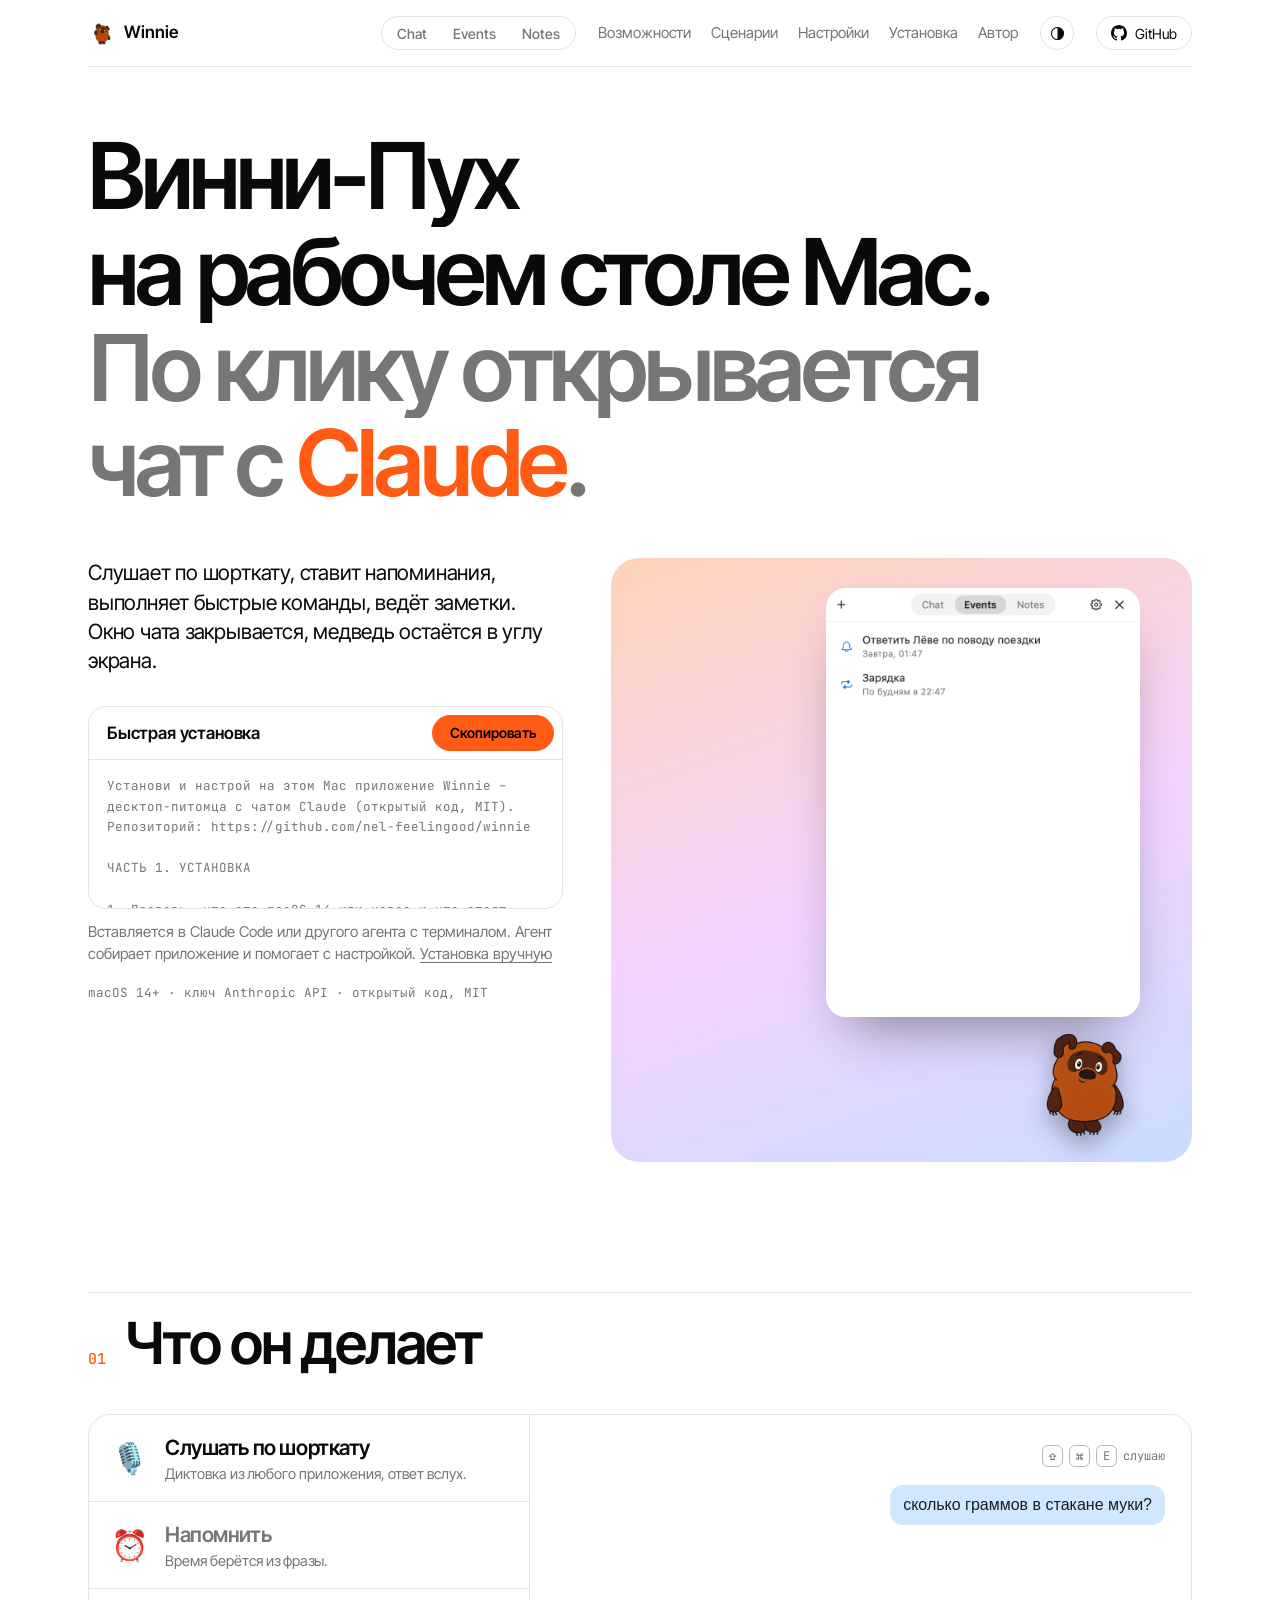
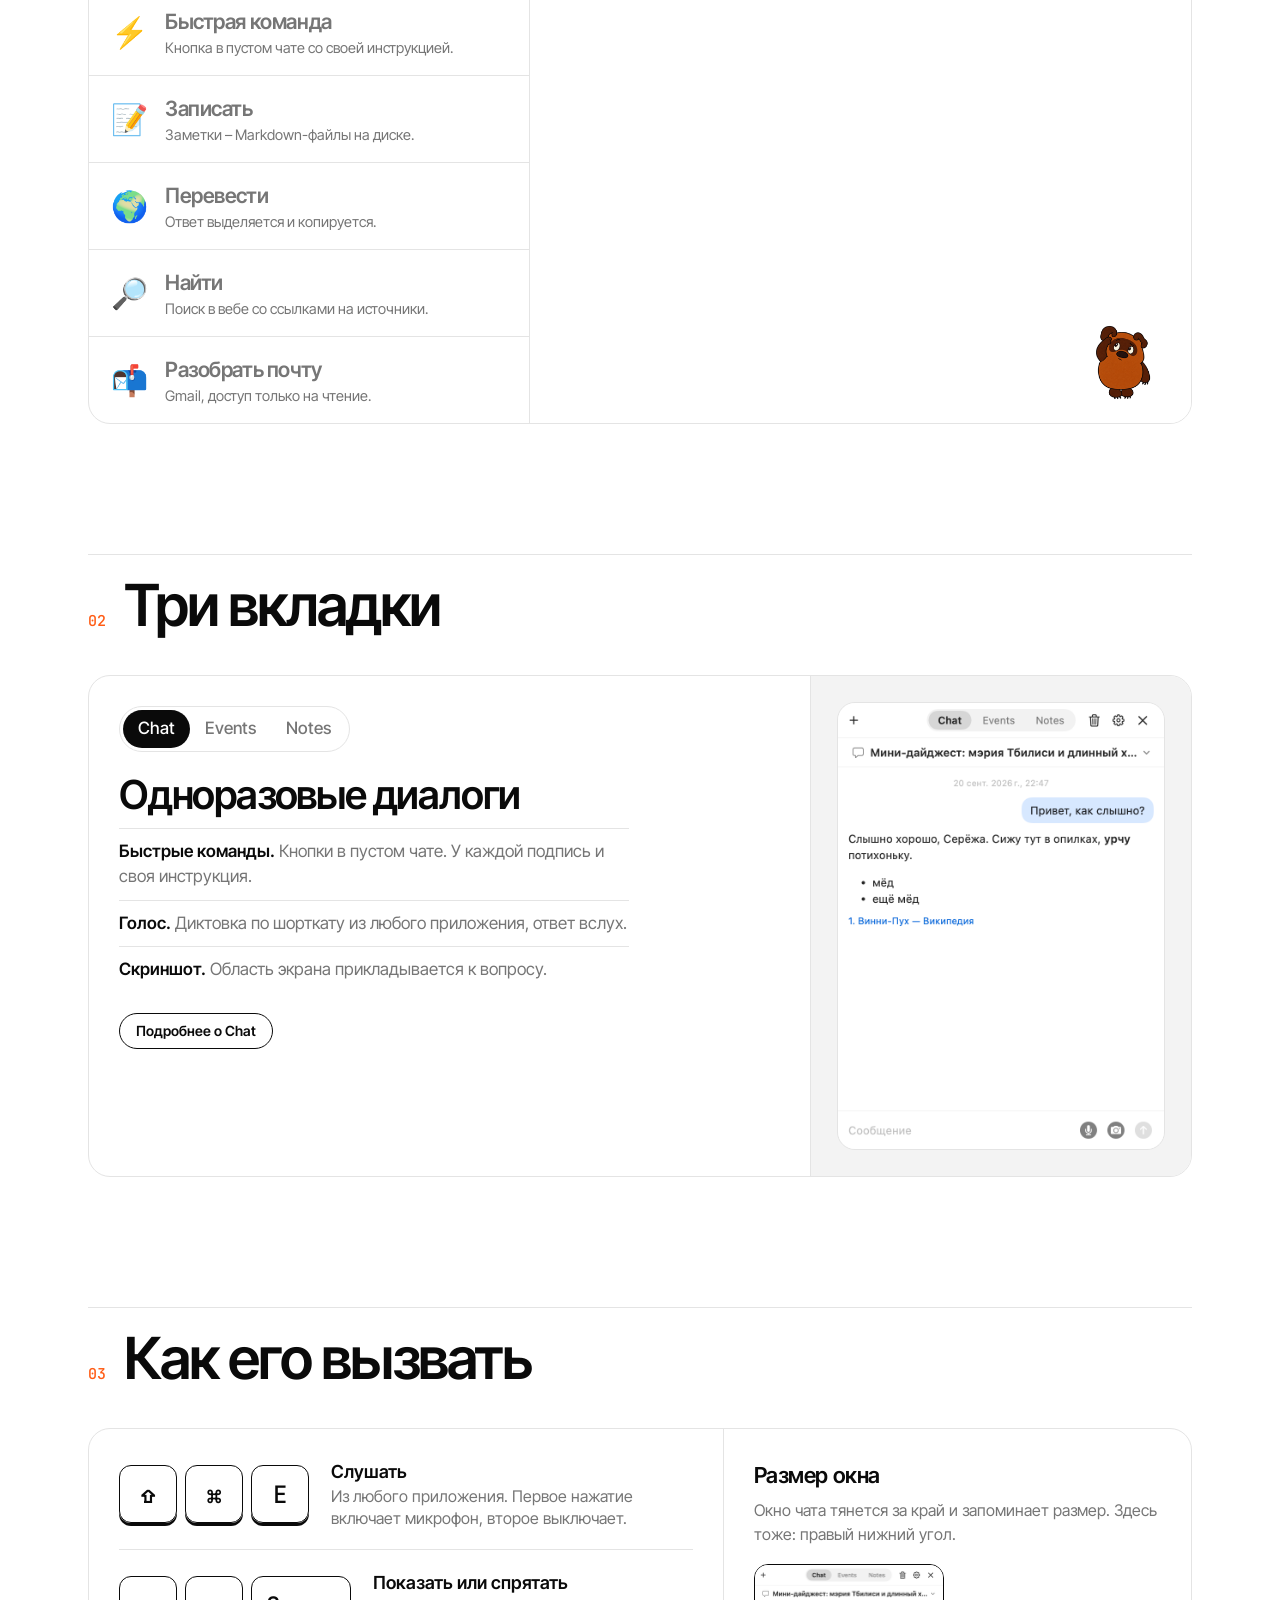
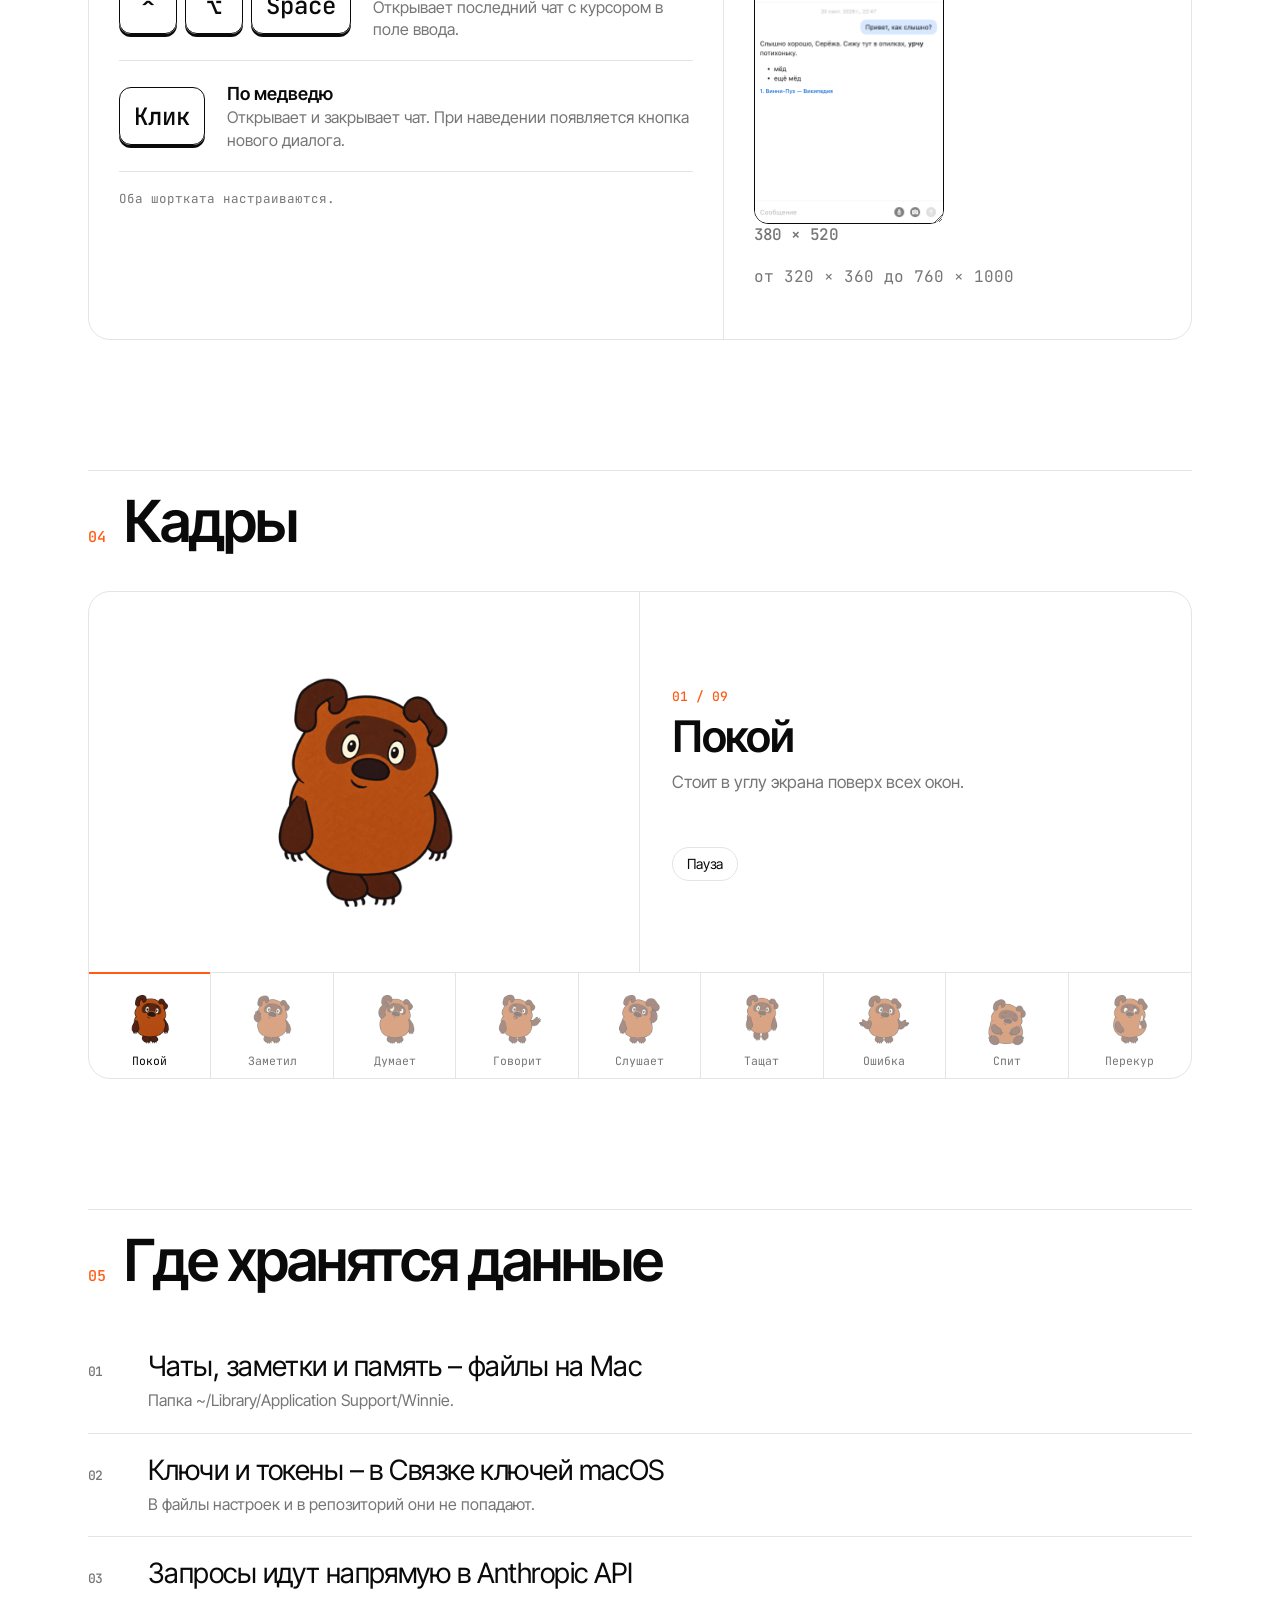
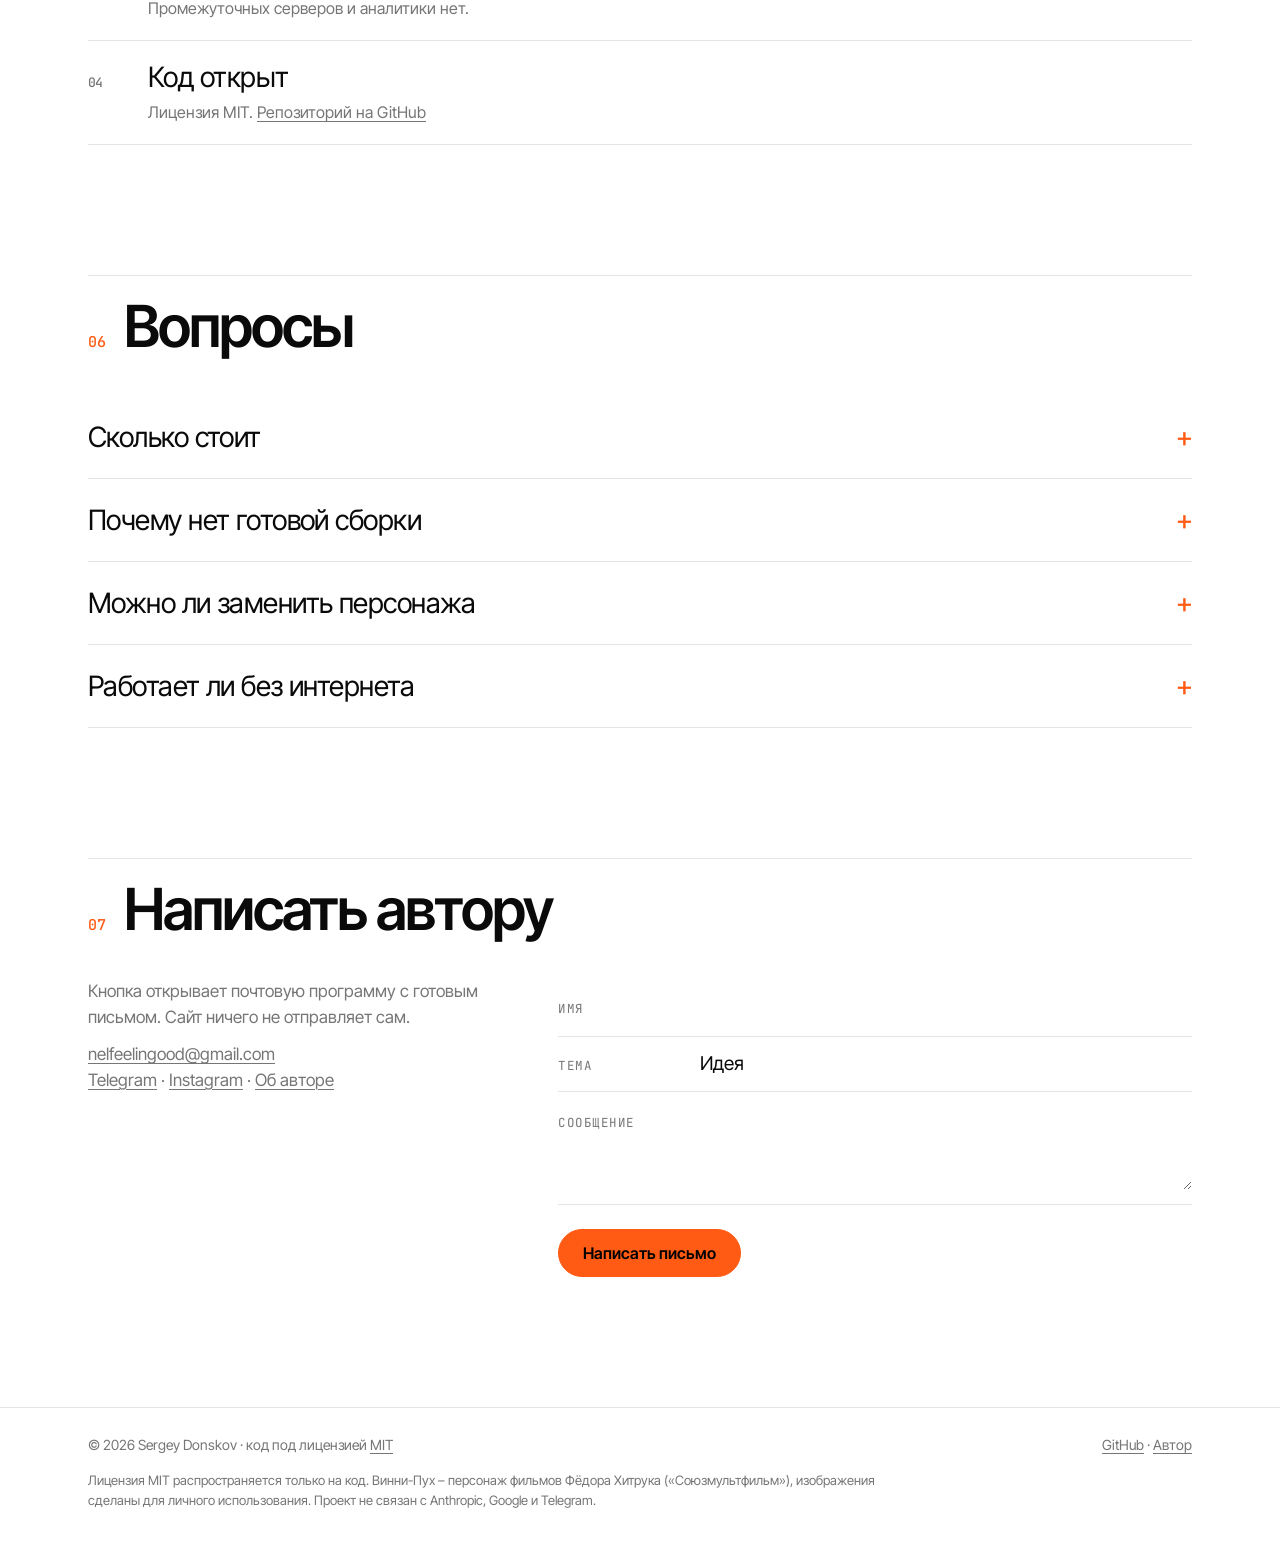
==== commit 933060ae: "Prompt block heading: «Быстрая установка» in the main typeface Co-Authored-By: Claude Fable 5.1 <nor" ====
--- a/docs/index.html
+++ b/docs/index.html
@@ -48,7 +48,7 @@
     <div>
       <p class="sub">Слушает по шорткату, ставит напоминания, выполняет быстрые команды, ведёт заметки. Окно чата закрывается, медведь остаётся в углу экрана.</p>
       <div class="prompt">
-        <div class="prompt-head"><span>Промпт для установки</span><button type="button" class="btn small" data-copy="install-prompt"><span class="roll"><span>Скопировать</span><span>Скопировано</span></span></button></div>
+        <div class="prompt-head"><span>Быстрая установка</span><button type="button" class="btn small" data-copy="install-prompt"><span class="roll"><span>Скопировать</span><span>Скопировано</span></span></button></div>
         <pre id="install-prompt" tabindex="0">Установи и настрой на этом Mac приложение Winnie – десктоп-питомца с чатом Claude (открытый код, MIT).
 Репозиторий: https://github.com/nel-feelingood/winnie
 
--- a/docs/style.css
+++ b/docs/style.css
@@ -85,7 +85,7 @@
 
 .prompt { border: 1px solid var(--line); border-radius: 18px; overflow: hidden; }
 .prompt-head { display: flex; align-items: center; justify-content: space-between; gap: 12px; padding: 8px 8px 8px 18px; border-bottom: 1px solid var(--line);
-               font: 12px var(--mono); text-transform: uppercase; letter-spacing: .04em; color: var(--soft); }
+               font: 600 17px var(--sans); letter-spacing: -.01em; color: var(--ink); }
 .prompt pre { margin: 0; padding: 16px 18px; max-height: 148px; overflow-y: auto; white-space: pre-wrap; overflow-wrap: anywhere; scrollbar-width: thin;
               font: 12.5px/1.65 var(--mono); color: var(--soft); }
 .prompt.tall pre { max-height: 420px; }
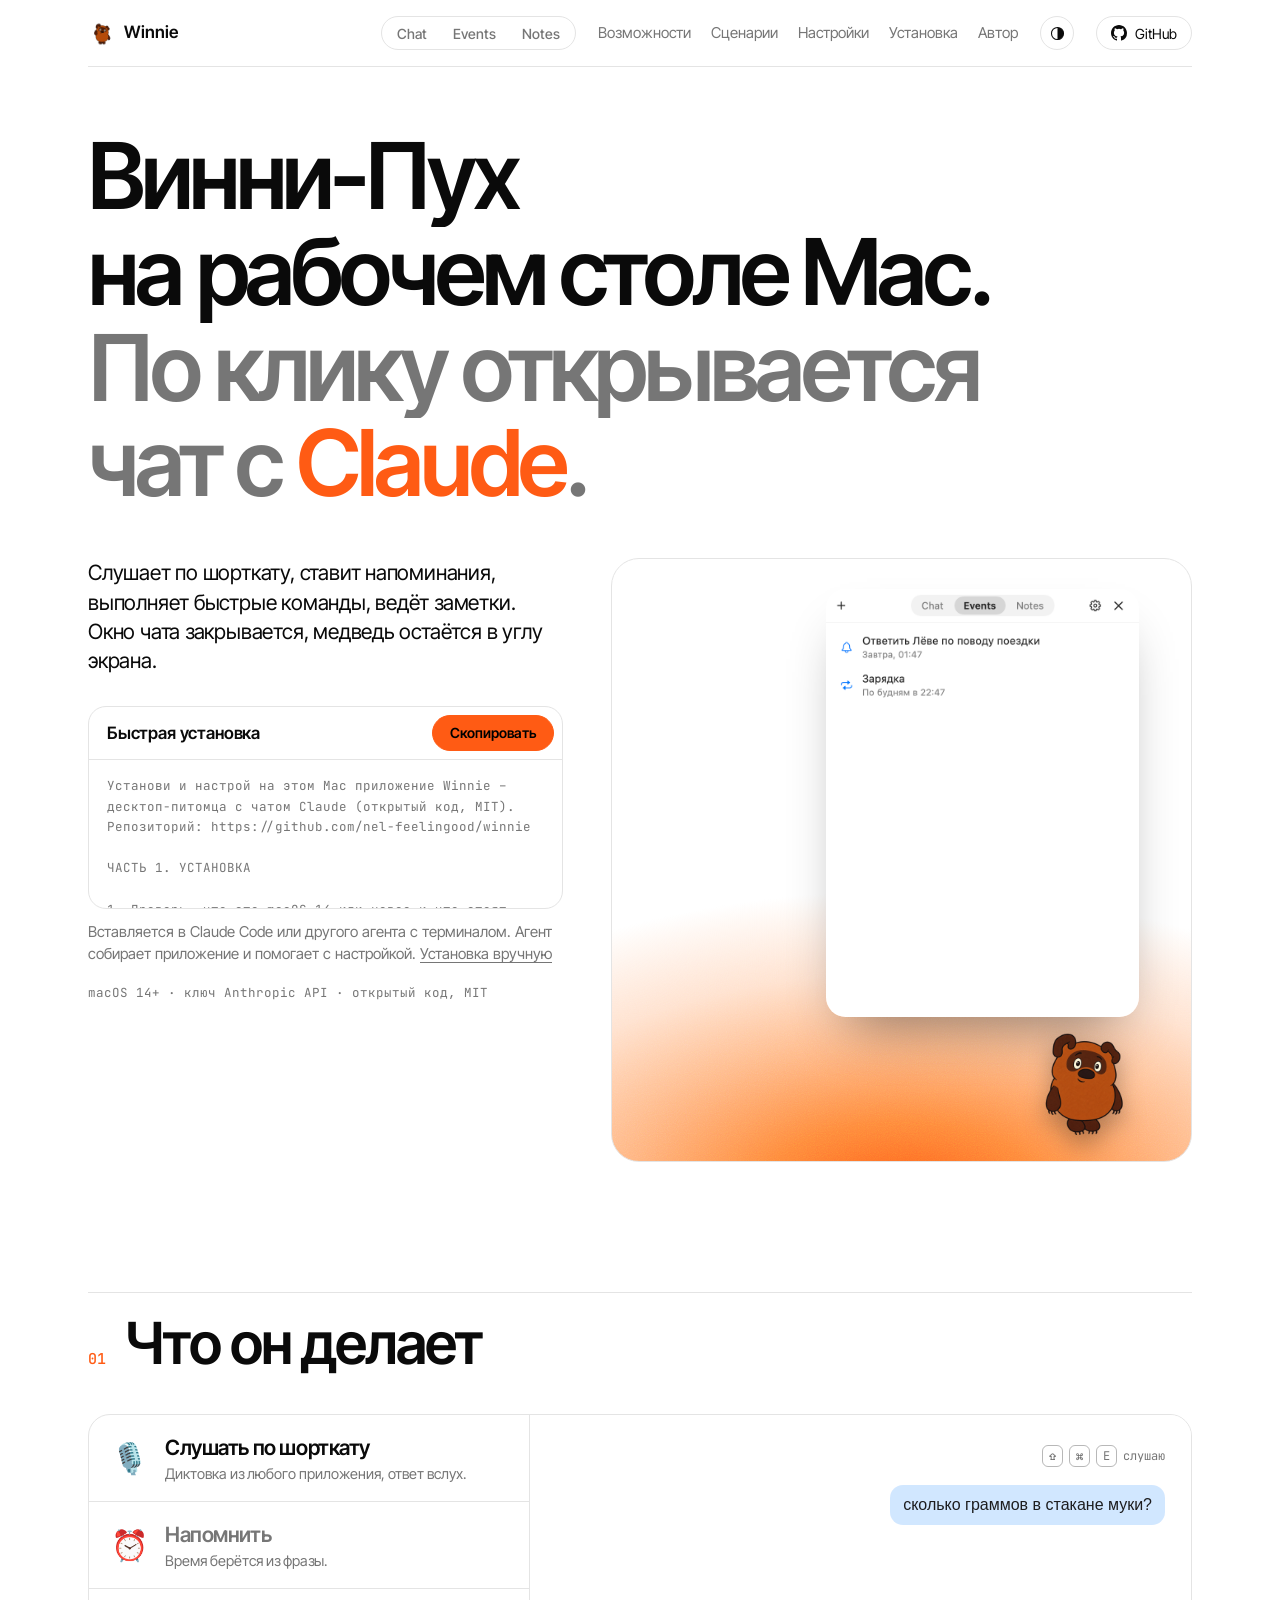
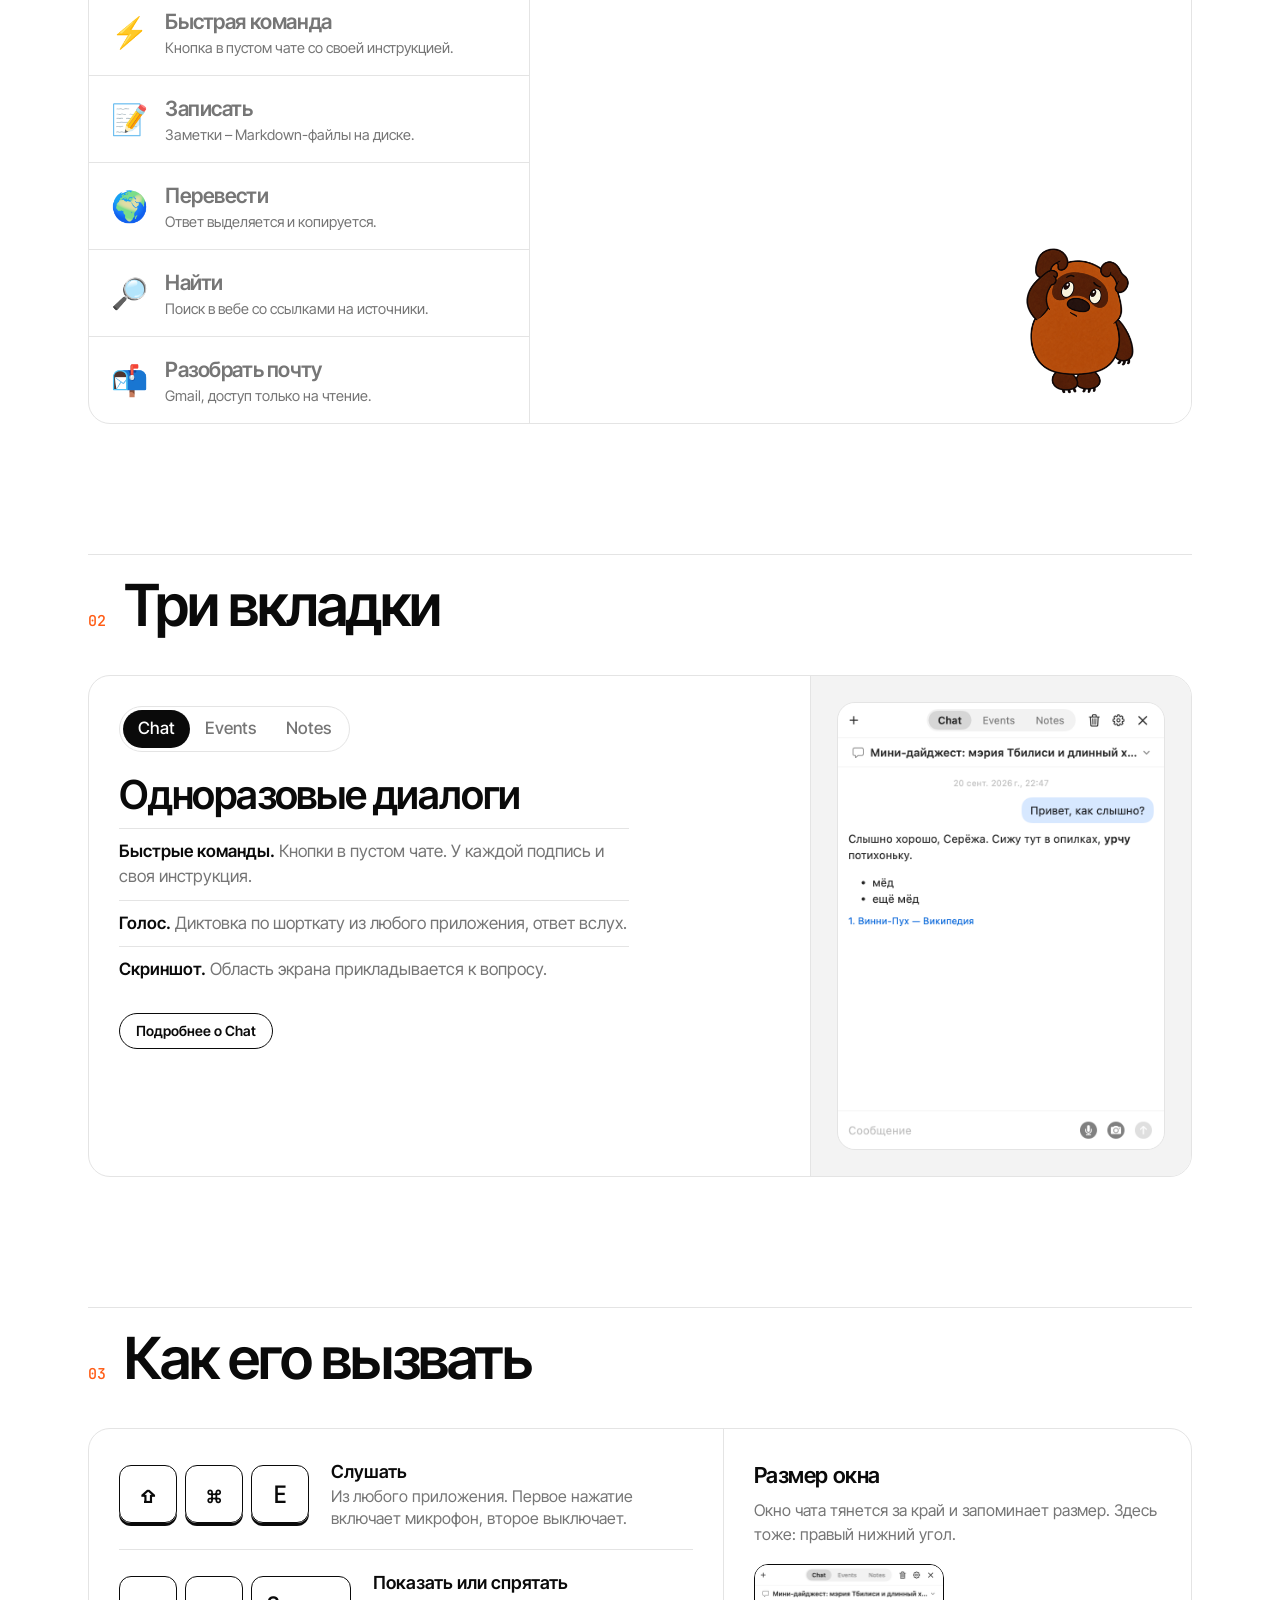
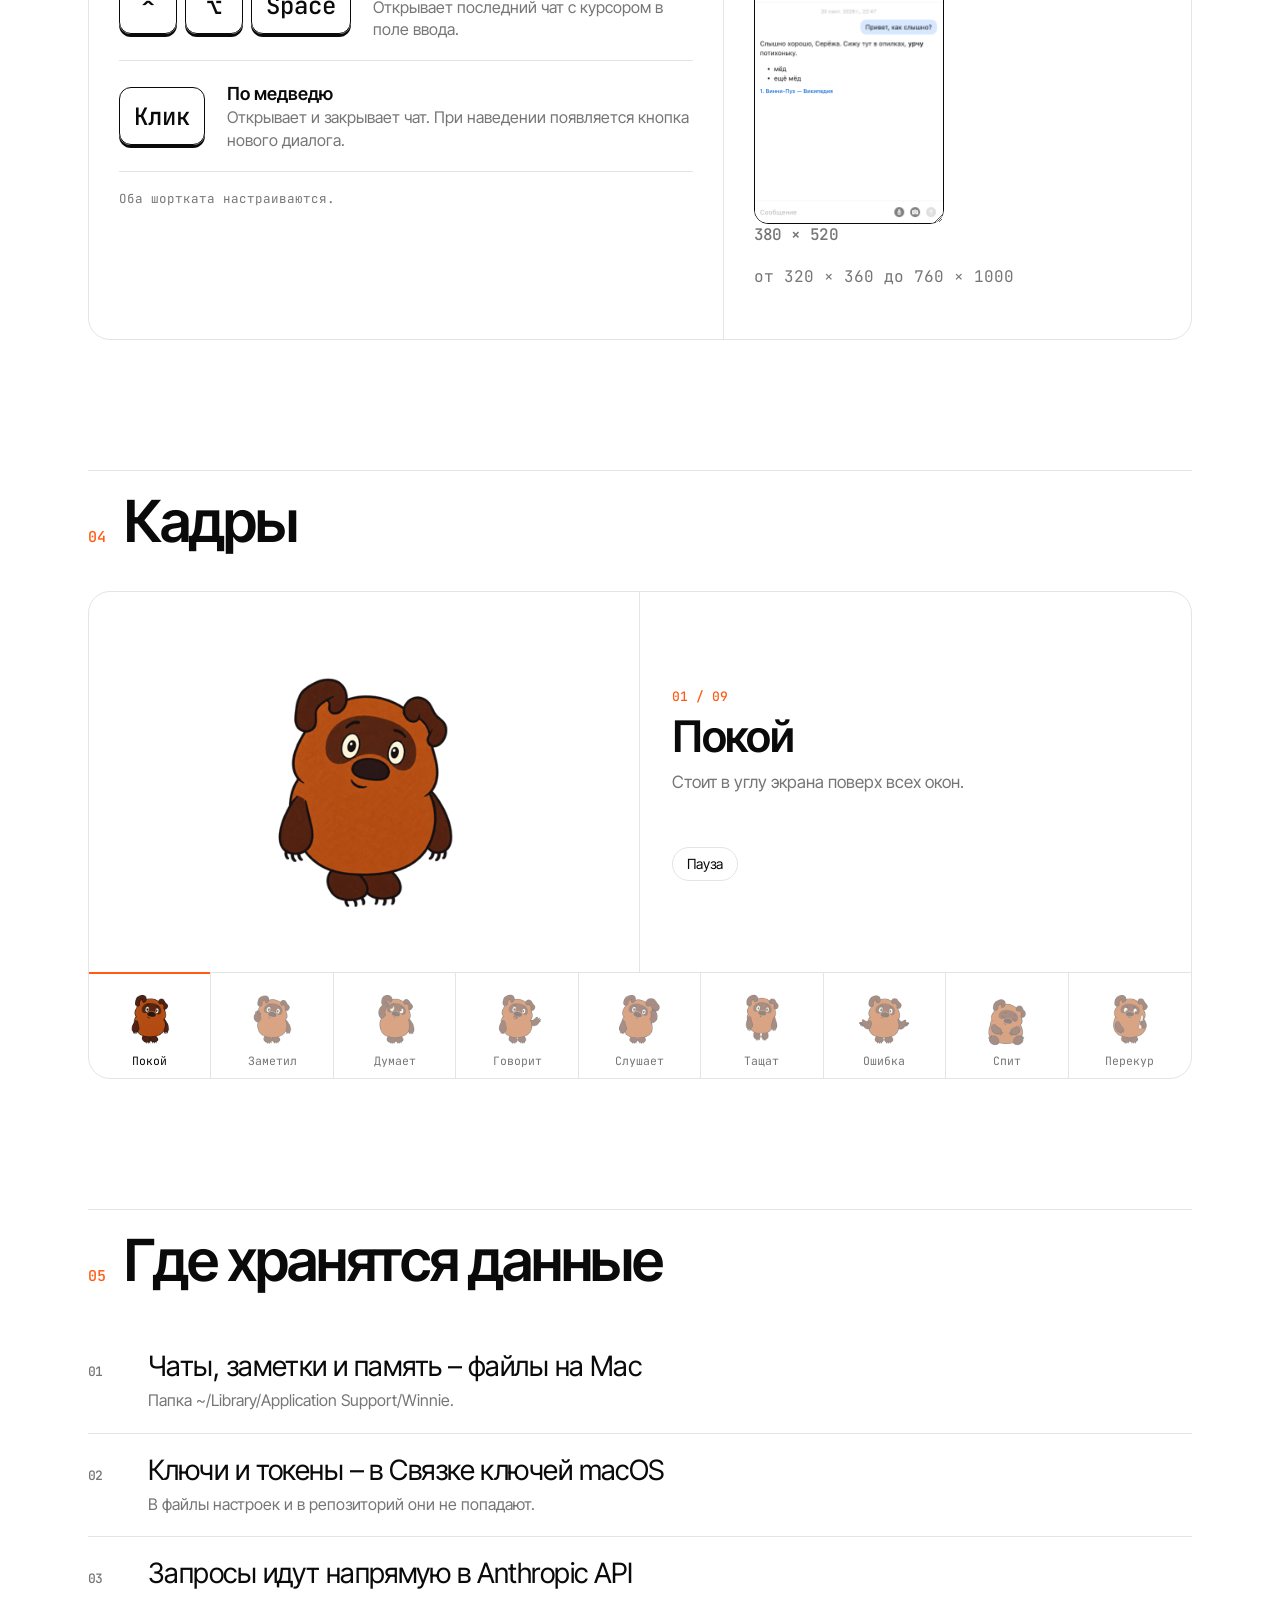
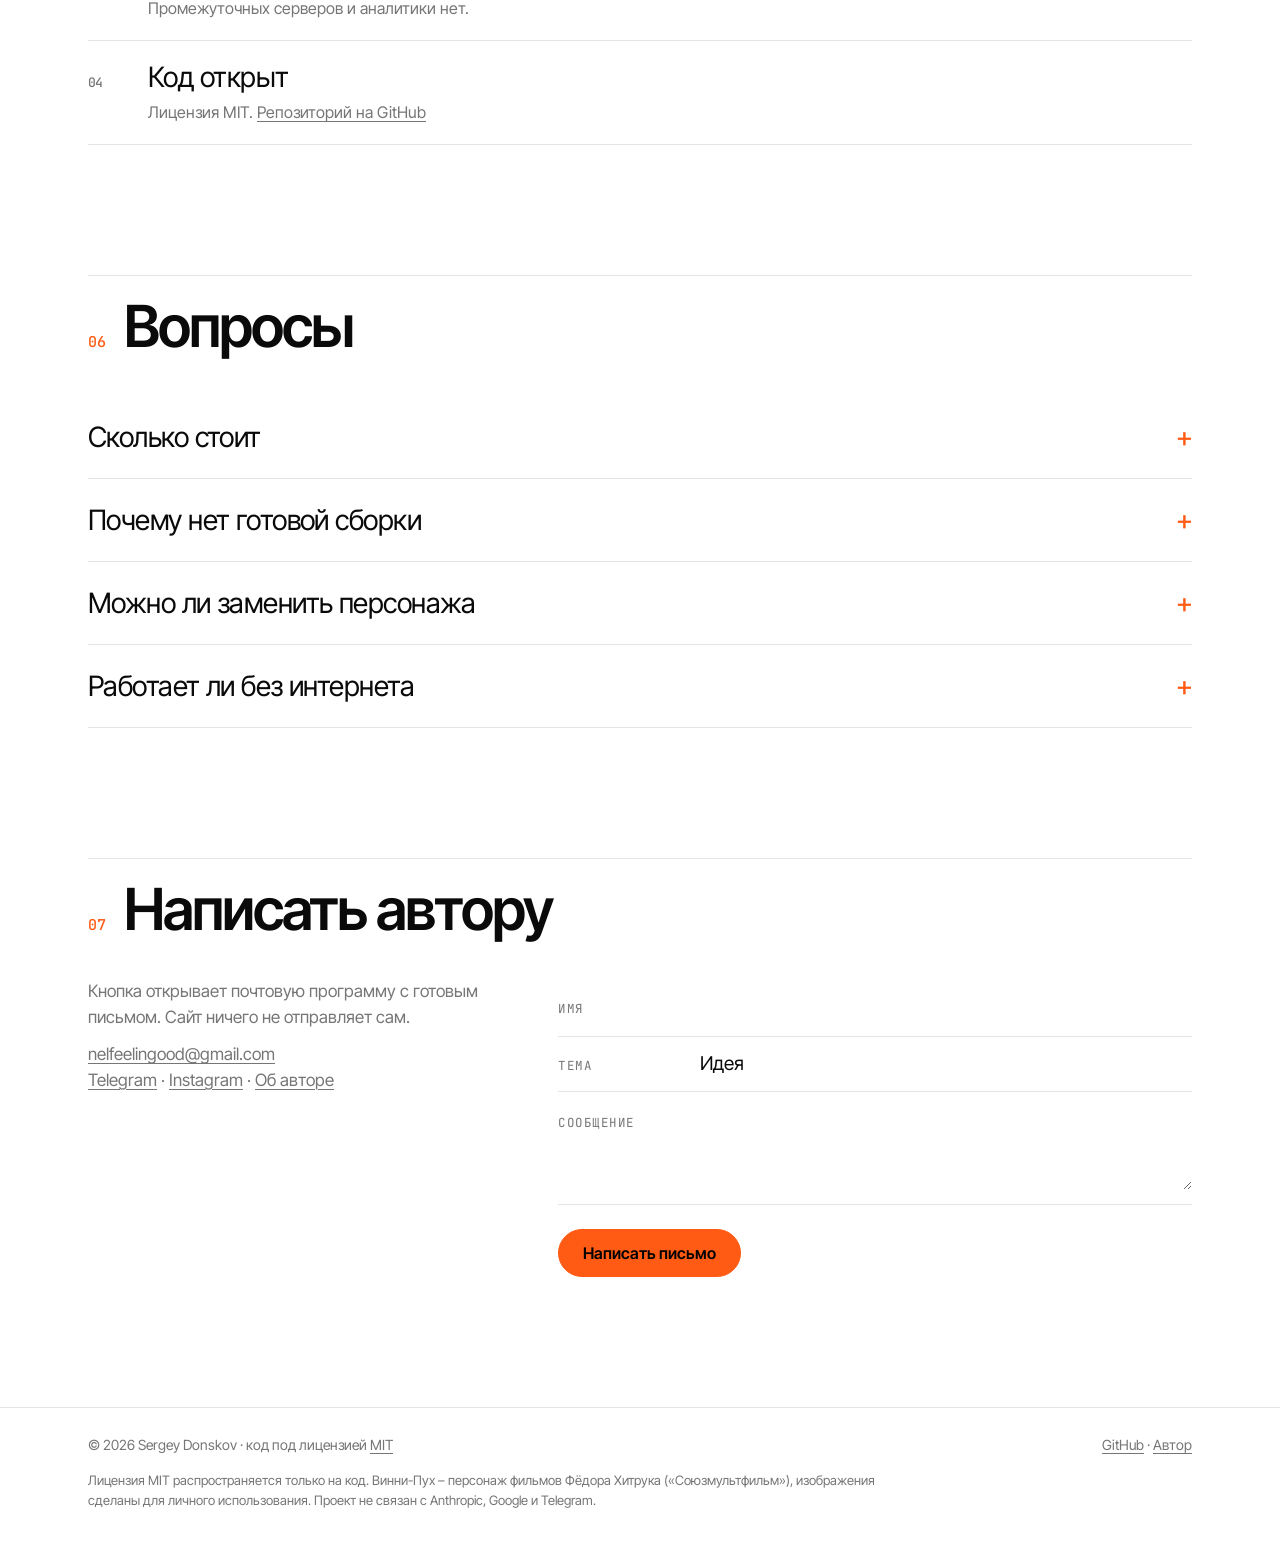
==== commit 73658c80: "Site v2: all pages in the new system – Chat, Events, Notes, features, use cases, settings, installat" ====
--- a/docs/index.html
+++ b/docs/index.html
@@ -6,7 +6,7 @@
 <title>Winnie – Винни-Пух на рабочем столе Mac</title>
 <meta name="description" content="Приложение для macOS: Винни-Пух на рабочем столе, по клику открывается чат с Claude. Диктовка по шорткату, напоминания, быстрые команды, заметки. Открытый код, MIT.">
 <meta property="og:title" content="Winnie – Винни-Пух на рабочем столе Mac">
-<meta property="og:description" content="По клику открывается чат с Claude. Диктовка по шорткату, напоминания, быстрые команды, заметки.">
+<meta property="og:description" content="Приложение для macOS: Винни-Пух на рабочем столе, по клику открывается чат с Claude. Диктовка по шорткату, напоминания, быстрые команды, заметки. Открытый код, MIT.">
 <meta property="og:image" content="https://nel-feelingood.github.io/winnie/images/sprites/hover.png">
 <meta property="og:url" content="https://nel-feelingood.github.io/winnie/">
 <link rel="icon" href="images/favicon.png">
@@ -41,7 +41,6 @@
 </div>
 
 <div class="w">
-
   <h1><span class="l"><i>Винни-Пух</i></span><span class="l"><i>на рабочем столе Mac.</i></span><span class="l"><i>По клику открывается</i></span><span class="l"><i>чат с <em>Claude</em>.</i></span></h1>
 
   <div class="hero">
--- a/docs/style.css
+++ b/docs/style.css
@@ -92,14 +92,17 @@
 .prompt-note { margin: 12px 0 0; font-size: 15px; color: var(--soft); }
 
 /* The bear and the chat above him, on a still gradient. The chat turns its own tabs. */
-.scene { position: relative; aspect-ratio: 1 / 1.04; border-radius: 28px; overflow: hidden; container-type: inline-size;
-         background: linear-gradient(160deg, #ffd3b8 0%, #f4d3ff 52%, #c9dcff 100%); }
-[data-theme="dark"] .scene { background: linear-gradient(160deg, #4a1f08 0%, #2c1246 52%, #0b2050 100%); }
-.scene .panel { position: absolute; right: 9%; top: 5%; height: 71%; aspect-ratio: 760 / 1040; border-radius: 3.4cqw; overflow: hidden; box-shadow: 0 5cqw 9cqw -4cqw rgba(0, 0, 0, .45); }
-.scene .slot { position: absolute; inset: 0; opacity: 0; transition: opacity .6s ease; }
+.scene { position: relative; aspect-ratio: 1 / 1.04; border-radius: 28px; overflow: hidden; container-type: inline-size; border: 1px solid var(--line);
+         background: radial-gradient(125% 62% at 50% 106%, #ff5b14 0%, #ff8a3c 20%, #ffb886 40%, #ffe2cf 60%, rgba(255, 255, 255, 0) 82%), #fff; }
+[data-theme="dark"] .scene { background: radial-gradient(125% 62% at 50% 106%, #ffd98a 0%, #ff8f1f 14%, #ff4a0a 32%, #a31a02 52%, #3a0700 68%, rgba(0, 0, 0, 0) 84%), #000; }
+/* Fine grain keeps the glow from banding. */
+.scene::after { content: ""; position: absolute; inset: 0; pointer-events: none; opacity: .22; mix-blend-mode: overlay;
+                background: url("data:image/svg+xml,%3Csvg xmlns='http://www.w3.org/2000/svg' width='160' height='160'%3E%3Cfilter id='n'%3E%3CfeTurbulence type='fractalNoise' baseFrequency='.9' numOctaves='2' stitchTiles='stitch'/%3E%3C/filter%3E%3Crect width='100%25' height='100%25' filter='url(%23n)'/%3E%3C/svg%3E"); }
+.scene .panel { position: absolute; right: 9%; top: 5%; height: 71%; aspect-ratio: 760 / 1040; border-radius: 3.4cqw; overflow: hidden; box-shadow: 0 5cqw 9cqw -4cqw rgba(0, 0, 0, .45); z-index: 1; }
+.scene .slot { position: absolute; inset: 0; opacity: 0; transition: opacity .25s ease; }
 .scene .slot.on { opacity: 1; }
 .scene .slot img { width: 100%; height: 100%; display: block; }
-.scene .pet { position: absolute; right: 7%; bottom: 2.5%; width: 23%; cursor: pointer; animation: breathe 3.6s ease-in-out infinite; transform-origin: 50% 100%;
+.scene .pet { position: absolute; z-index: 1; right: 7%; bottom: 2.5%; width: 23%; cursor: pointer; animation: breathe 3.6s ease-in-out infinite; transform-origin: 50% 100%;
               filter: drop-shadow(0 2cqw 2cqw rgba(0, 0, 0, .3)); }
 @keyframes breathe { 50% { transform: scale(1.018, .985); } }
 
@@ -135,14 +138,15 @@
 .say::after { content: ""; display: inline-block; width: 2px; height: 1.05em; margin-left: 1px; vertical-align: -3px; background: var(--chat-ink); animation: blink 1s steps(1) infinite; }
 .say.done::after { display: none; }
 @keyframes blink { 50% { opacity: 0; } }
-.out { max-width: 32em; padding-right: 110px; }
+.out { max-width: 32em; padding-right: 180px; }
 .out .card { display: grid; grid-template-columns: 40px 1fr; gap: 12px; align-items: center; max-width: 380px; padding: 14px 16px; border: 1px solid var(--chat-soft); border-radius: 16px; font-size: 15px; animation: pop .35s ease-out; }
 .out .card small { display: block; font-size: 13.5px; color: var(--soft); }
 .out ul { margin: 0; padding-left: 1.2em; }
 .out li { margin-bottom: 4px; }
 .out .src { display: block; margin-top: 8px; font-size: 13px; color: #2f7bf6; }
 @keyframes pop { from { opacity: 0; transform: translateY(8px); } }
-.stage-pet { position: absolute; right: 22px; bottom: 16px; width: 96px; }
+.stage-pet { position: absolute; right: 20px; bottom: 14px; width: 190px; }
+@media (max-width: 820px) { .stage-pet { width: 120px; } .out { padding-right: 0; } .stage { padding-bottom: 150px; } }
 @media (max-width: 820px) { .cases { grid-template-columns: 1fr; } .list { border-right: 0; border-bottom: 1px solid var(--line); } .list button { padding: 13px 18px; } .list b { font-size: 18px; } }
 
 /* 02 — three tabs */
@@ -220,6 +224,60 @@
 .form .btn { justify-self: start; margin-top: 24px; }
 @media (max-width: 820px) { .contact { grid-template-columns: 1fr; gap: 24px; } .form label { grid-template-columns: 1fr; gap: 4px; } }
 
+/* ---------- Inner pages ---------- */
+.hero.inner { grid-template-columns: minmax(0, 1fr) minmax(0, 470px); margin-bottom: 110px; }
+@media (max-width: 900px) { .hero.inner { grid-template-columns: 1fr; } }
+h1.ph { font-size: clamp(38px, 6.2vw, 88px); margin: 60px 0 36px; }
+h1.ph .l:nth-child(2) i { color: var(--soft); }
+.sub { font-size: 21px; line-height: 1.4; letter-spacing: -.01em; margin: 0 0 30px; max-width: 26em; }
+.sub.lone { margin-bottom: 90px; max-width: 32em; }
+.tab-panel .sub.lone { margin: 34px 0 26px; }
+.facts { margin: 0; padding: 0; list-style: none; }
+.facts li { display: grid; grid-template-columns: minmax(180px, .42fr) 1fr; gap: 6px 28px; padding: 17px 0; border-bottom: 1px solid var(--line); }
+.facts li:first-child { border-top: 1px solid var(--line); }
+.facts b { font-size: 19px; font-weight: 600; letter-spacing: -.015em; line-height: 1.3; }
+.facts span { color: var(--soft); max-width: 40em; }
+.call .facts li { grid-template-columns: 1fr; }
+.call .facts li:first-child { border-top: 0; padding-top: 0; }
+.call .facts li:last-child { border-bottom: 0; }
+@media (max-width: 700px) { .facts li { grid-template-columns: 1fr; } }
+.says { display: flex; flex-wrap: wrap; gap: 8px; margin: 0 0 26px; font: 16px/1.45 -apple-system, BlinkMacSystemFont, "SF Pro Text", sans-serif; }
+.says span, .mini .say { background: var(--bubble); color: var(--ink); border-radius: 13px; padding: 8px 13px; }
+.more { margin: 22px 0 0; }
+.next { display: flex; flex-wrap: wrap; gap: 10px; padding-top: 26px; border-top: 1px solid var(--line); margin-bottom: 110px; }
+pre.code { margin: 0 0 22px; padding: 18px 20px; border: 1px solid var(--line); border-radius: 16px; overflow-x: auto; font: 13.5px/1.7 var(--mono); }
+pre.code .c { color: var(--soft); }
+.tab-panel[hidden] { display: none; }
+.tab-panel .prompt { margin-bottom: 40px; }
+
+.doc { display: grid; grid-template-columns: 200px minmax(0, 1fr); gap: 60px; align-items: start; margin-top: 40px; }
+.side { position: sticky; top: 24px; }
+.side nav { display: grid; border-left: 1px solid var(--line); }
+.side a { padding: 7px 0 7px 16px; margin-left: -1px; border-left: 1px solid transparent; text-decoration: none; color: var(--soft); font-size: 15px; }
+.side a:hover, .side a.on { color: var(--ink); border-left-color: var(--acc); }
+.doc section { margin-bottom: 90px; scroll-margin-top: 24px; }
+.doc h2 { font-size: clamp(26px, 3.4vw, 40px); }
+@media (max-width: 900px) { .doc { grid-template-columns: 1fr; gap: 0; } .side { display: none; } }
+
+.casegrid { display: grid; grid-template-columns: repeat(2, 1fr); border-top: 1px solid var(--line); border-left: 1px solid var(--line); }
+.case { padding: 26px; border-right: 1px solid var(--line); border-bottom: 1px solid var(--line); display: grid; gap: 12px; align-content: start; }
+.case .ico { font-size: 34px; line-height: 1; }
+.case h3 { margin: 0; font-size: 23px; letter-spacing: -.025em; line-height: 1.1; font-weight: 600; }
+.case p { margin: 0; color: var(--soft); font-size: 16px; }
+.mini { display: grid; gap: 8px; padding: 14px; border-radius: 14px; background: var(--chat); color: var(--chat-ink); border: 1px solid var(--line);
+        font: 15px/1.45 -apple-system, BlinkMacSystemFont, "SF Pro Text", sans-serif; }
+.mini .say { justify-self: end; max-width: 92%; color: var(--chat-ink); }
+@media (max-width: 760px) { .casegrid { grid-template-columns: 1fr; } }
+
+.author { display: grid; grid-template-columns: minmax(240px, 420px) 1fr; gap: 60px; align-items: start; margin: 60px 0 120px; }
+.author h1.ph { margin-top: 0; }
+.author-photo { width: 100%; height: auto; aspect-ratio: 4 / 5; object-fit: cover; object-position: 50% 28%; border-radius: 28px; display: block; }
+.links { margin: 40px 0 0; padding: 0; list-style: none; border-top: 1px solid var(--line); }
+.links a { display: flex; justify-content: space-between; gap: 20px; padding: 16px 0; border-bottom: 1px solid var(--line); text-decoration: none; font-size: 21px; letter-spacing: -.015em; transition: padding .3s var(--ease); }
+.links a span:last-child { color: var(--soft); font: 15px var(--mono); align-self: center; }
+.links a:hover { padding-left: 10px; color: var(--acc); }
+@media (max-width: 820px) { .author { grid-template-columns: 1fr; gap: 30px; margin-top: 36px; } .author-photo { max-width: 340px; } }
+
 footer { border-top: 1px solid var(--line); padding: 26px 0 44px; font-size: 14px; color: var(--soft); }
 footer .w { display: flex; flex-wrap: wrap; gap: 8px 28px; justify-content: space-between; }
 footer p { flex-basis: 100%; margin: 8px 0 0; max-width: 62em; font-size: 13px; }
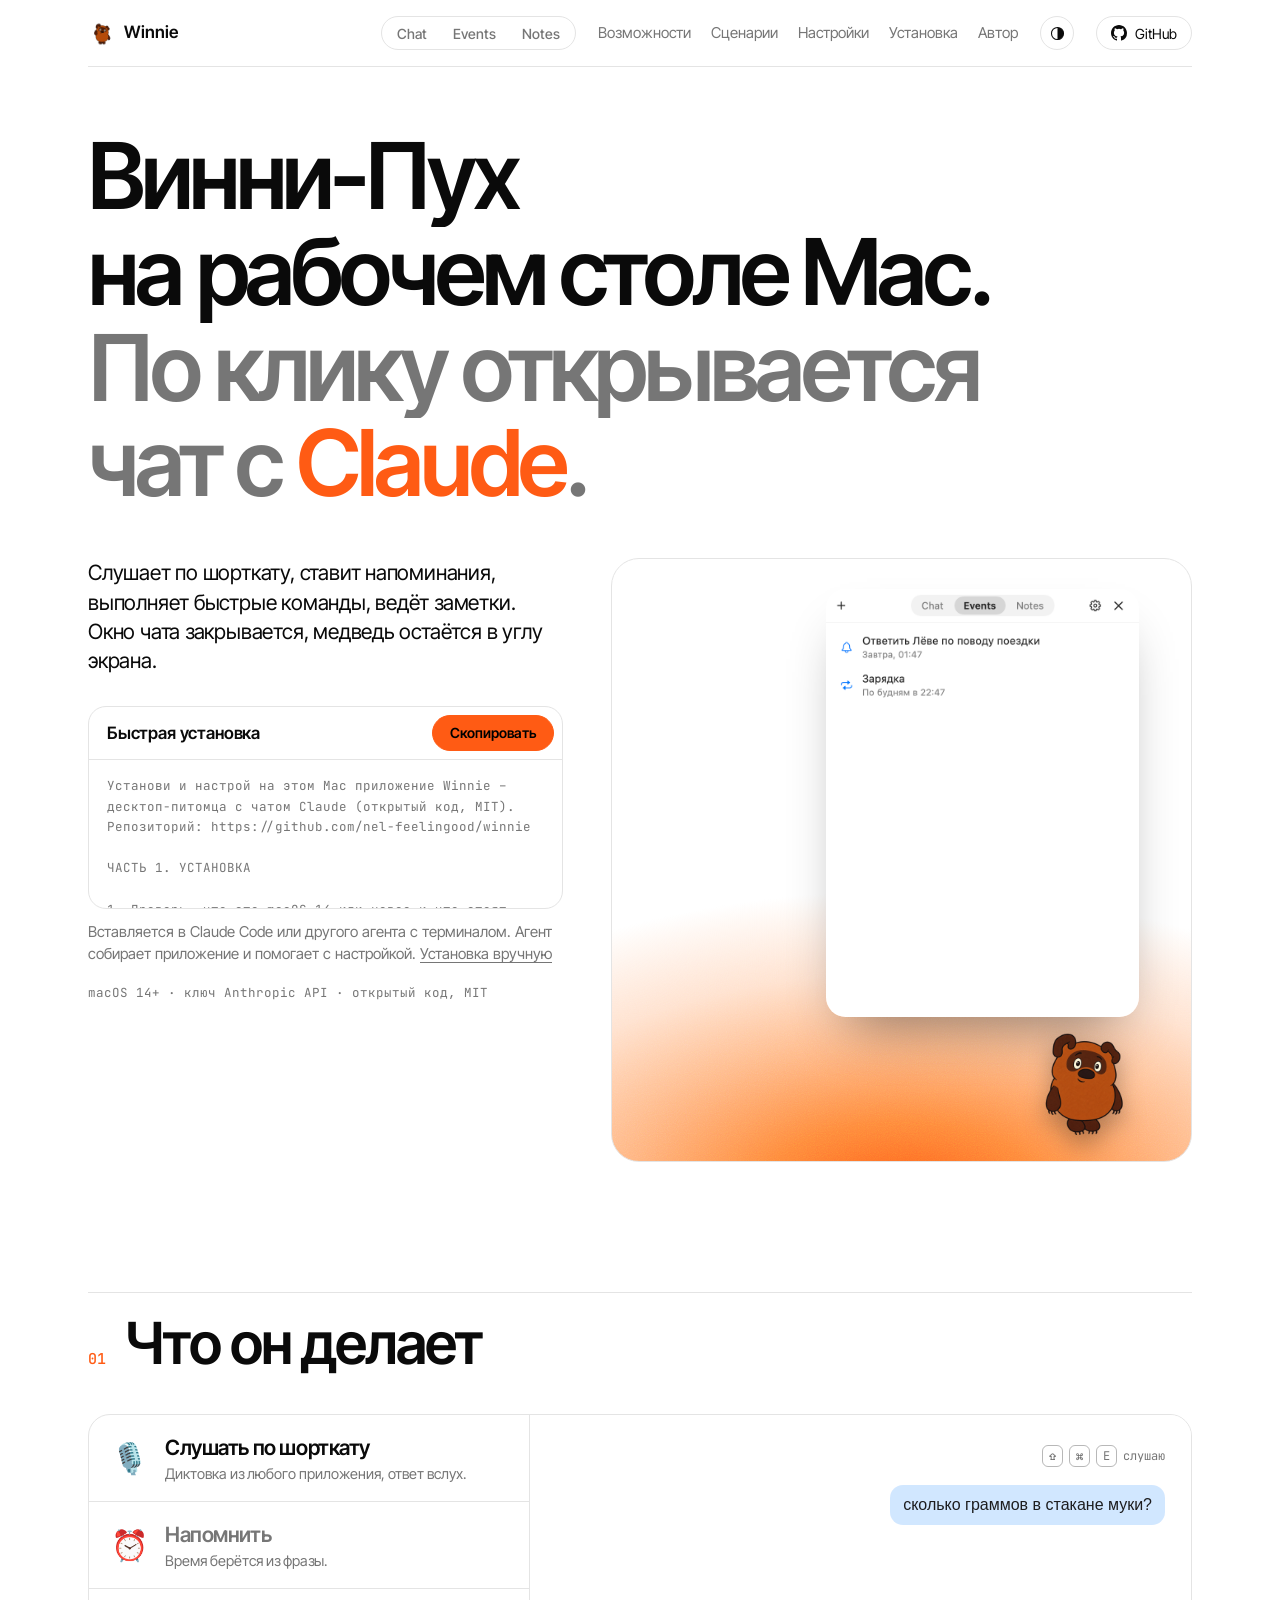
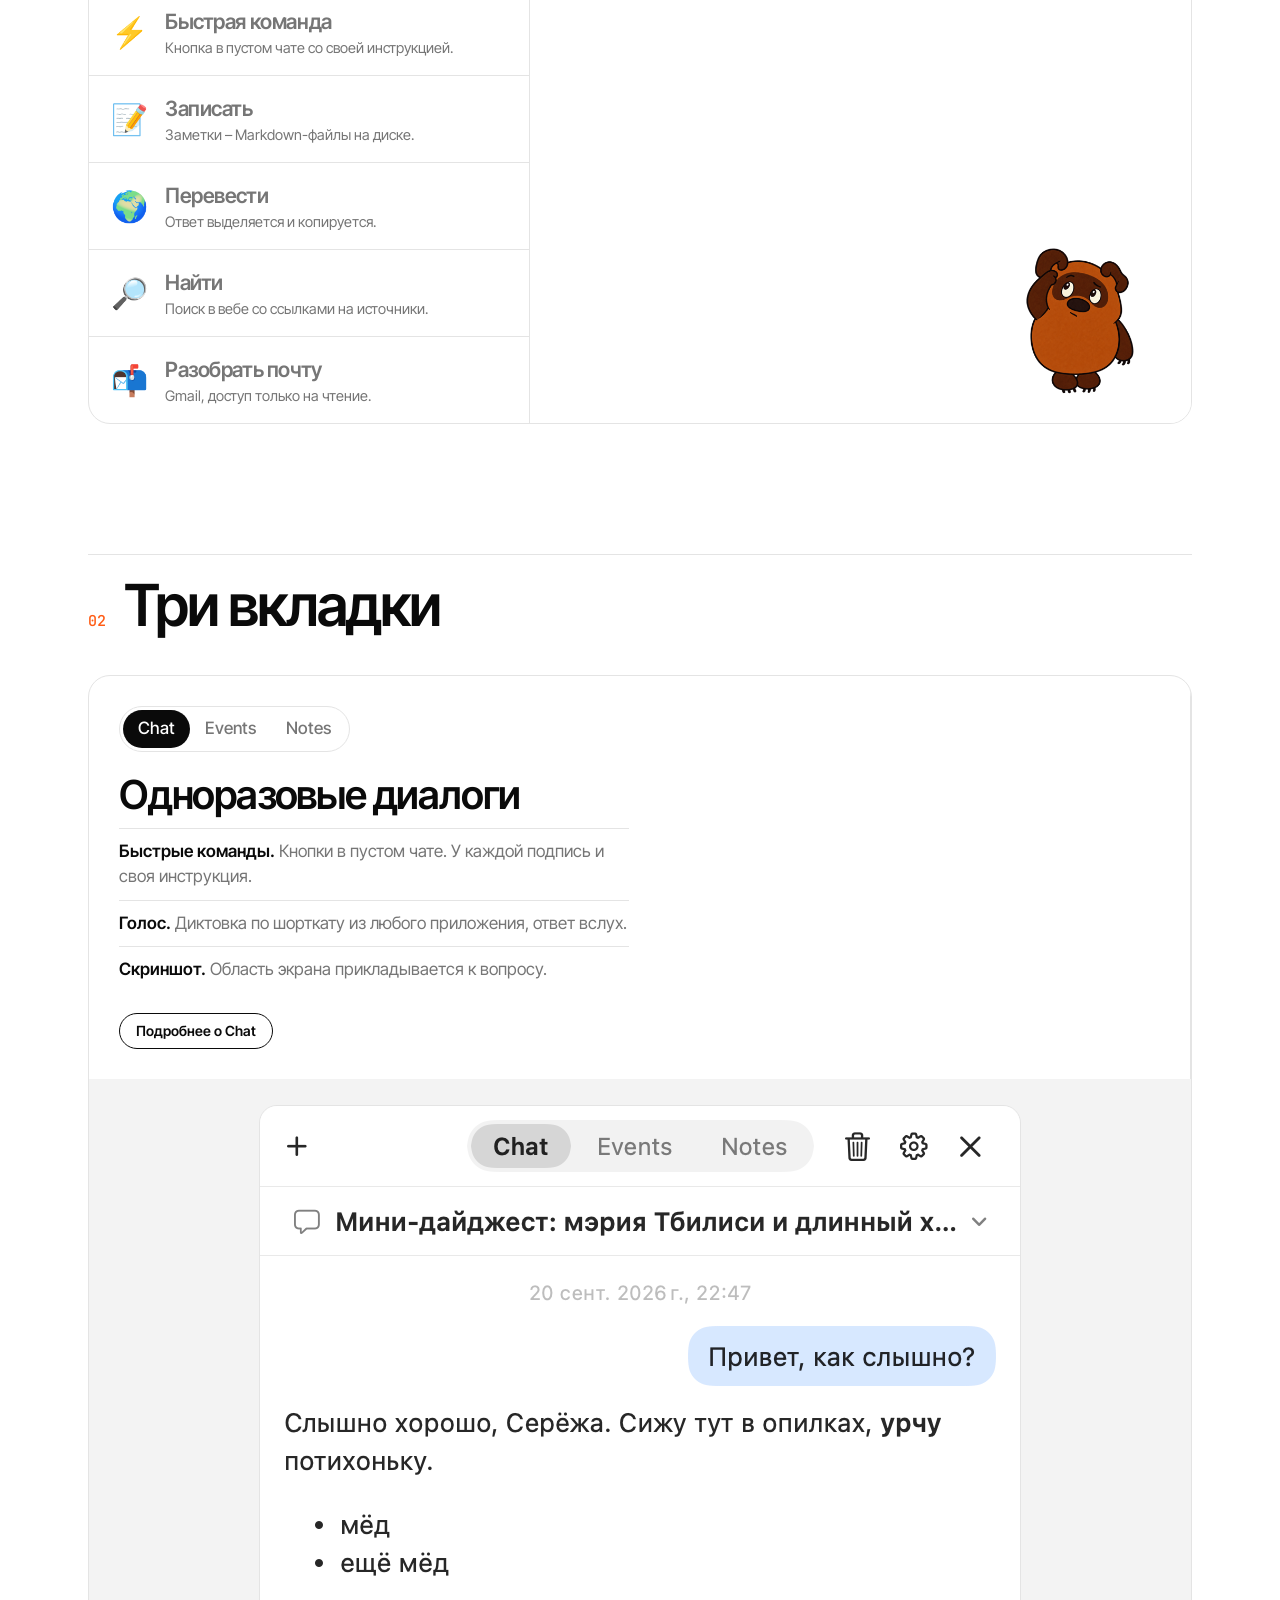
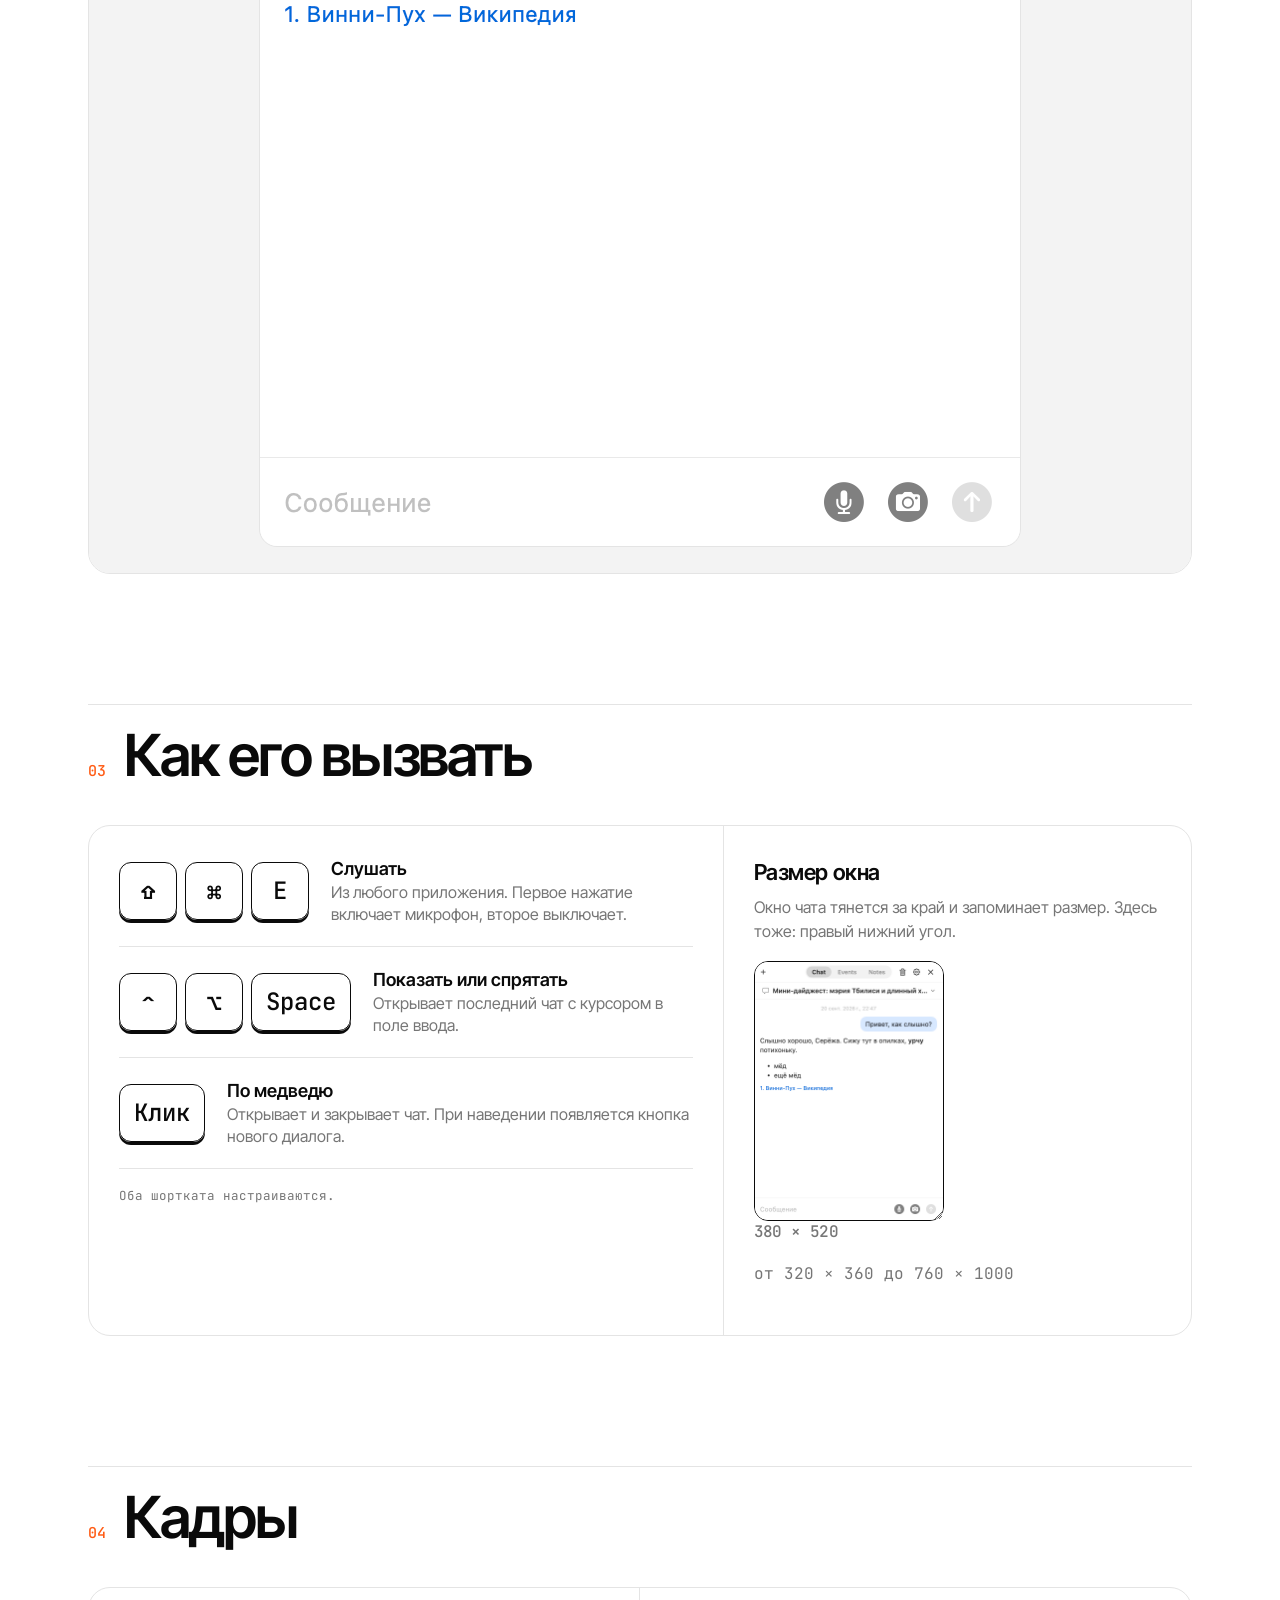
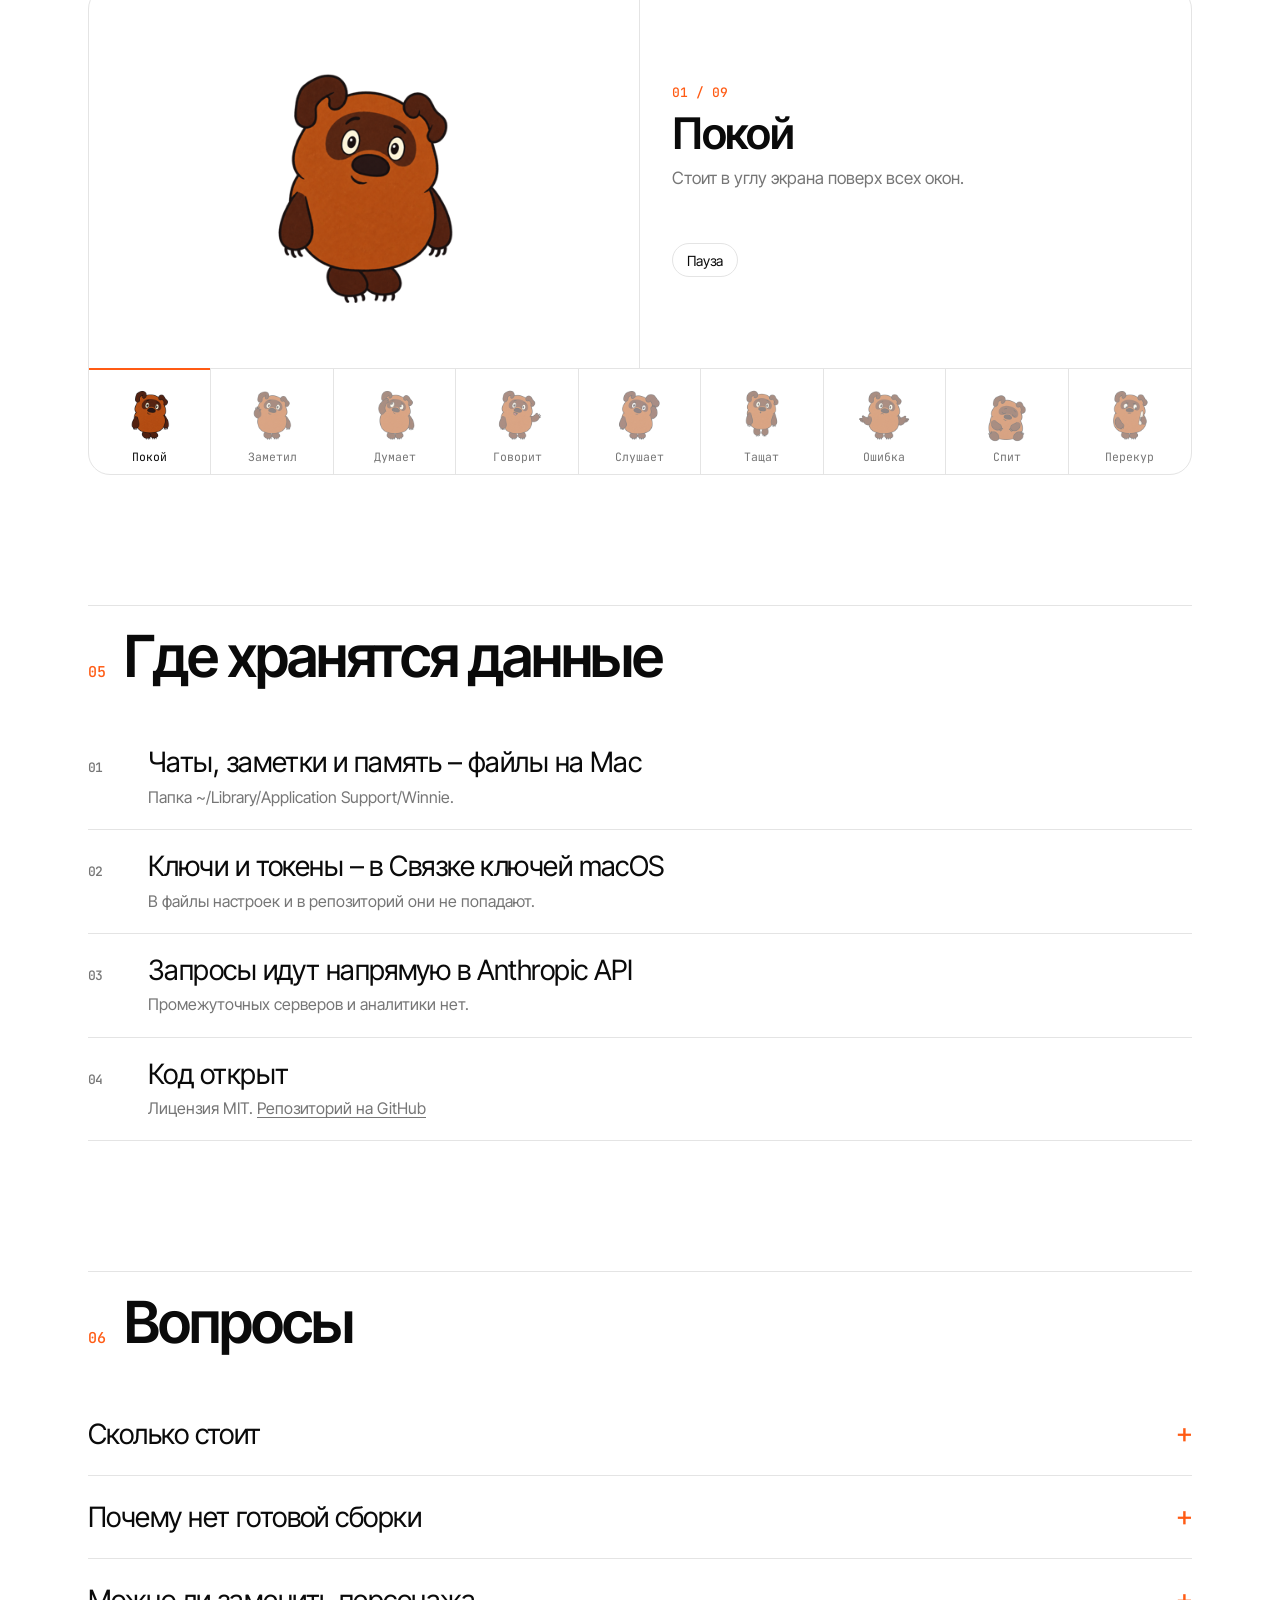
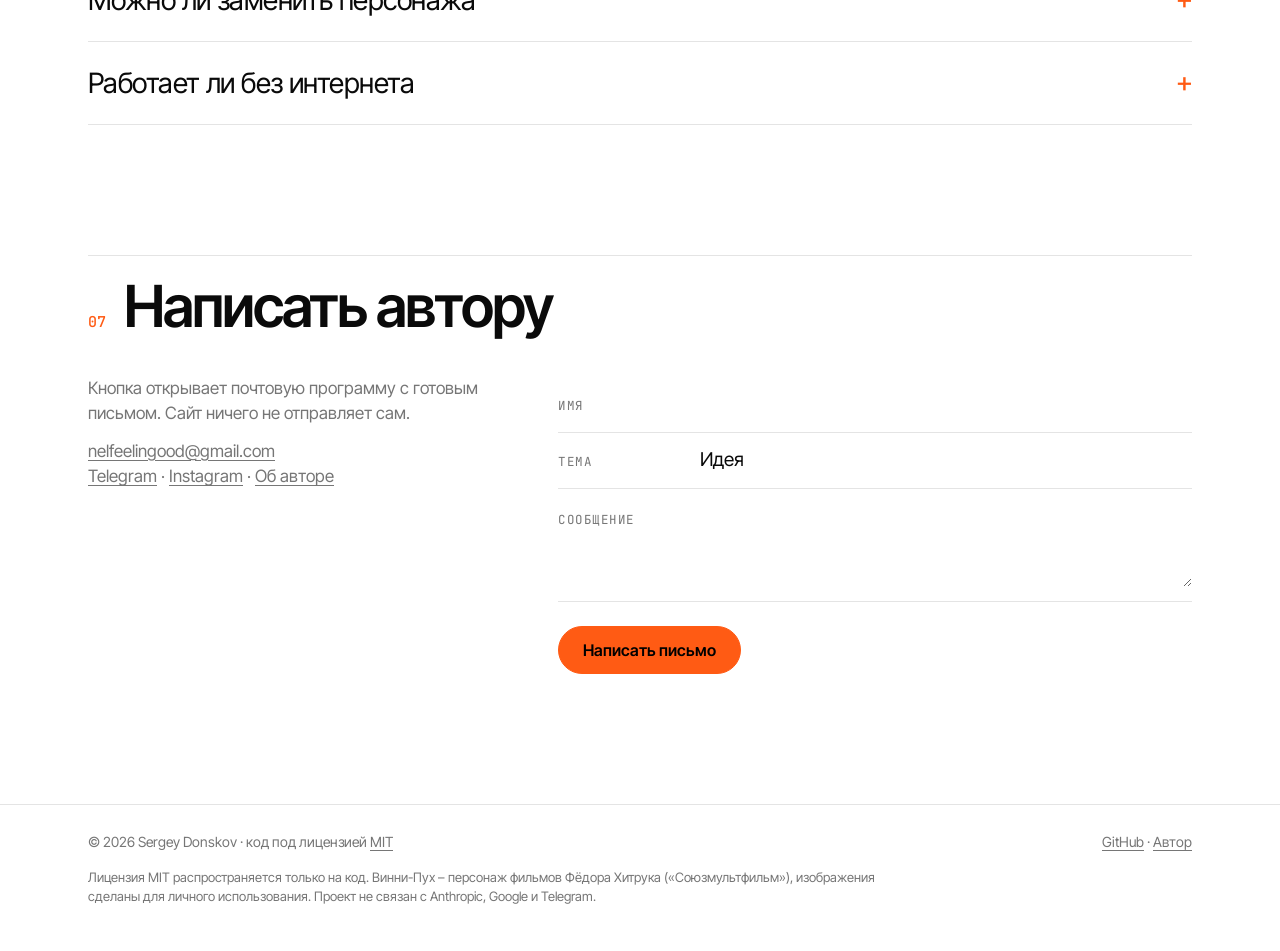
==== commit acdaae3b: "Phone scenario tabs carry their captions again Co-Authored-By: Claude Fable 5.1 <noreply@anthropic.c" ====
--- a/docs/style.css
+++ b/docs/style.css
@@ -123,7 +123,6 @@
                background: none; border: 0; border-bottom: 1px solid var(--line); }
 .list button:last-child { border-bottom: 0; }
 .list .ico { grid-row: 1 / span 2; font-size: 30px; line-height: 1; }
-.list button:focus-visible { outline-offset: -3px; }
 .list b { align-self: end; font-size: 21px; font-weight: 600; letter-spacing: -.02em; color: var(--soft); transition: color .2s; }
 .list [aria-selected="true"] b, .list button:hover b { color: var(--ink); }
 .list small { grid-column: 2; font-size: 14.5px; line-height: 1.35; color: var(--soft); }
@@ -147,7 +146,21 @@
 @keyframes pop { from { opacity: 0; transform: translateY(8px); } }
 .stage-pet { position: absolute; right: 20px; bottom: 14px; width: 190px; }
 @media (max-width: 820px) { .stage-pet { width: 120px; } .out { padding-right: 0; } .stage { padding-bottom: 150px; } }
-@media (max-width: 820px) { .cases { grid-template-columns: 1fr; } .list { border-right: 0; border-bottom: 1px solid var(--line); } .list button { padding: 13px 18px; } .list b { font-size: 18px; } }
+.list button:focus-visible { outline: none; }
+.list button:focus-visible b { text-decoration: underline; text-decoration-thickness: 1px; text-underline-offset: 4px; }
+/* Phones: the preview on top, the scenarios as a row of tabs that scrolls sideways under it. */
+@media (max-width: 820px) {
+  .cases { display: flex; flex-direction: column; }
+  .stage { order: 1; min-height: 0; height: 400px; overflow: hidden; }
+  .list { order: 2; flex-direction: row; overflow-x: auto; border-right: 0; border-top: 1px solid var(--line); scroll-snap-type: x proximity; scrollbar-width: none; overscroll-behavior-x: contain; }
+  .list::-webkit-scrollbar { display: none; }
+  .list button { flex: 0 0 236px; grid-template-columns: 34px 1fr; gap: 1px 12px; align-content: center; padding: 14px 16px; border-bottom: 0; border-right: 1px solid var(--line); scroll-snap-align: center; }
+  .list button:last-child { border-right: 0; }
+  .list .ico { font-size: 26px; }
+  .list b { font-size: 17px; }
+  .list small { font-size: 13.5px; }
+}
+}
 
 /* 02 — three tabs */
 .tabs-demo { display: grid; grid-template-columns: 1fr minmax(260px, 380px); }
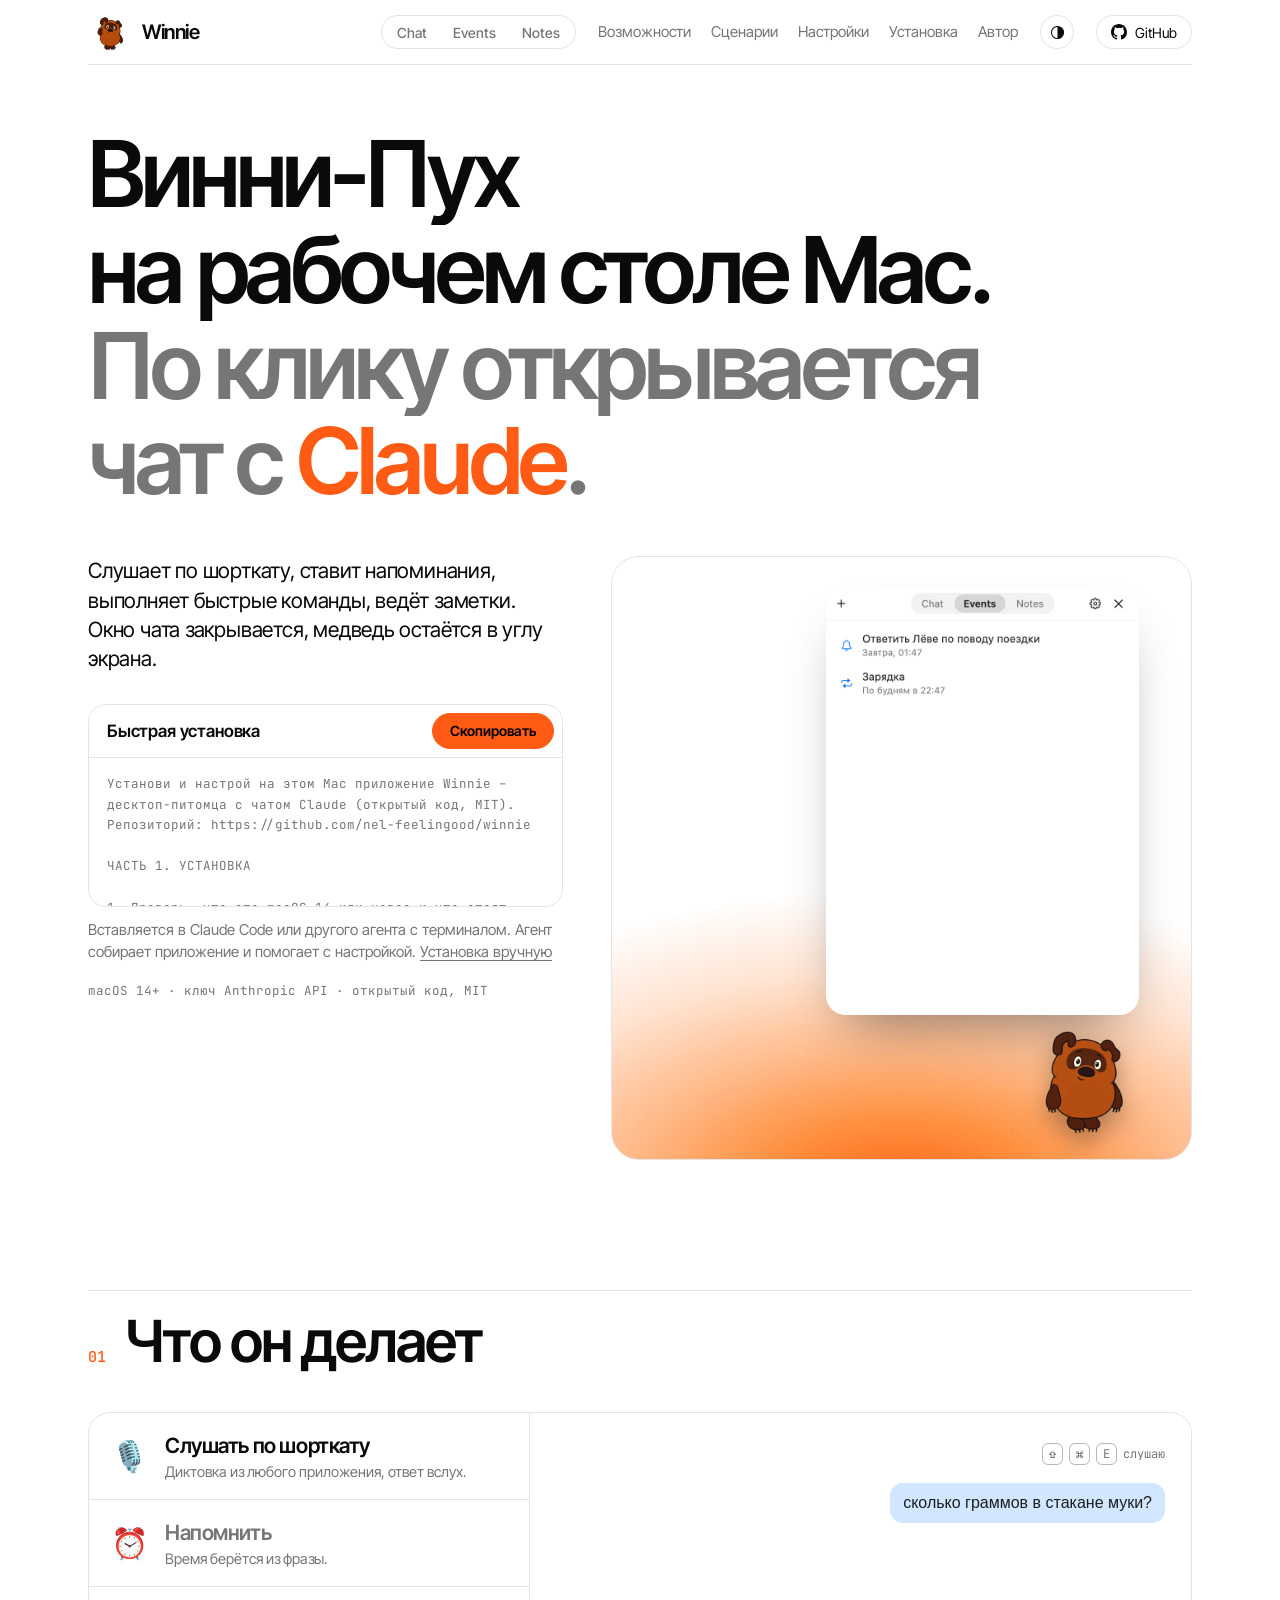
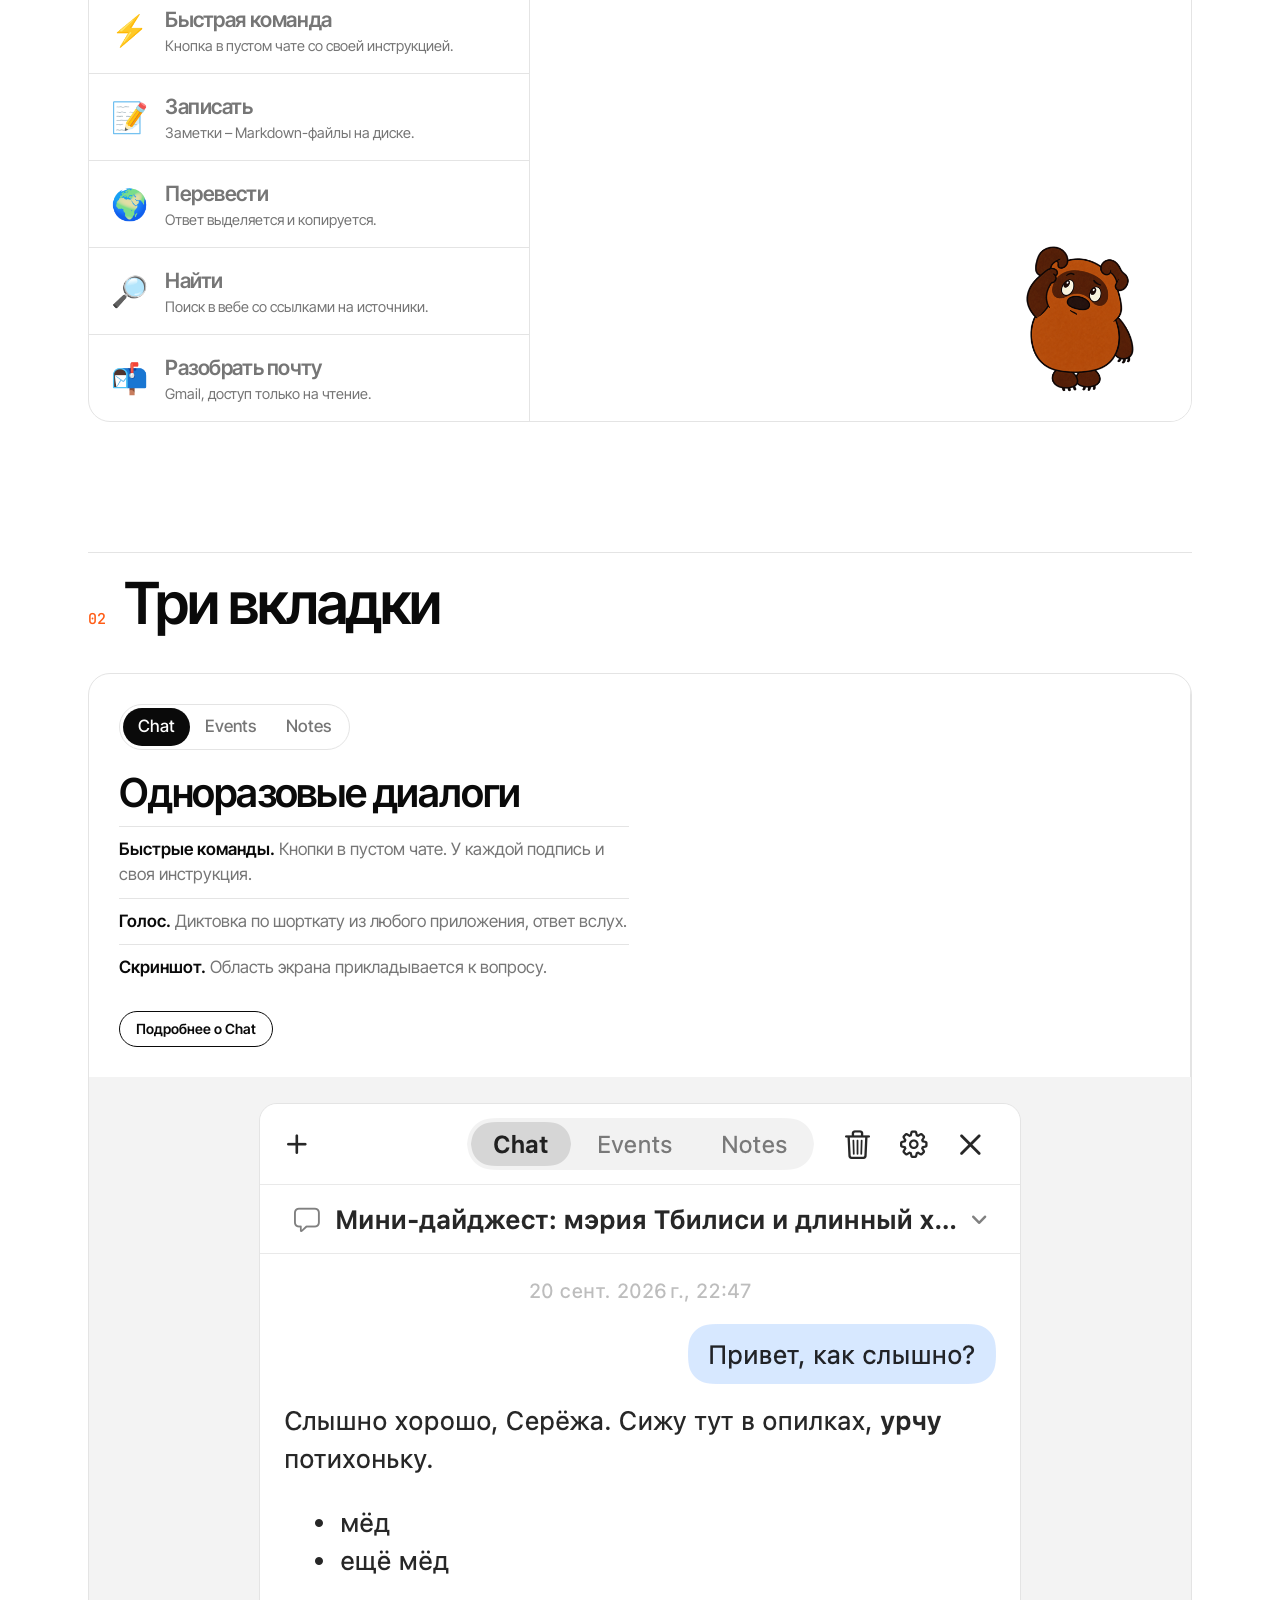
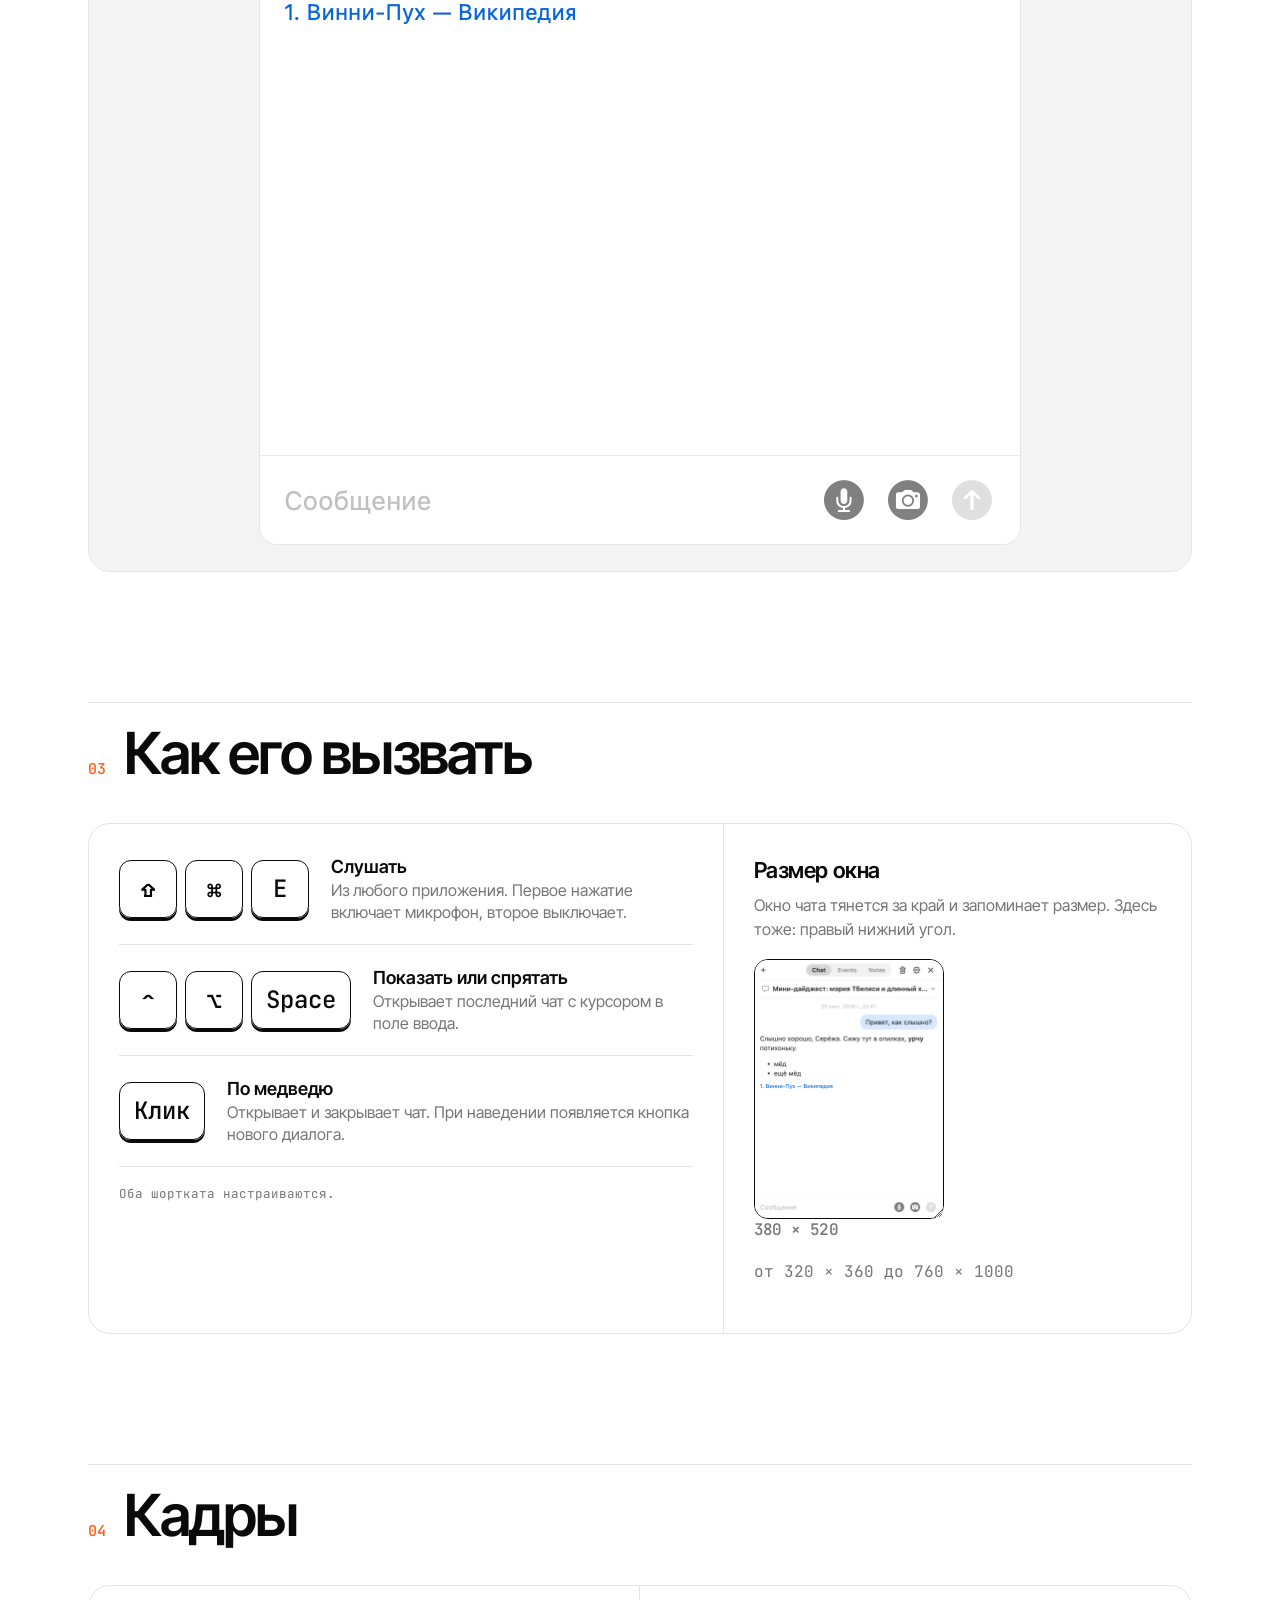
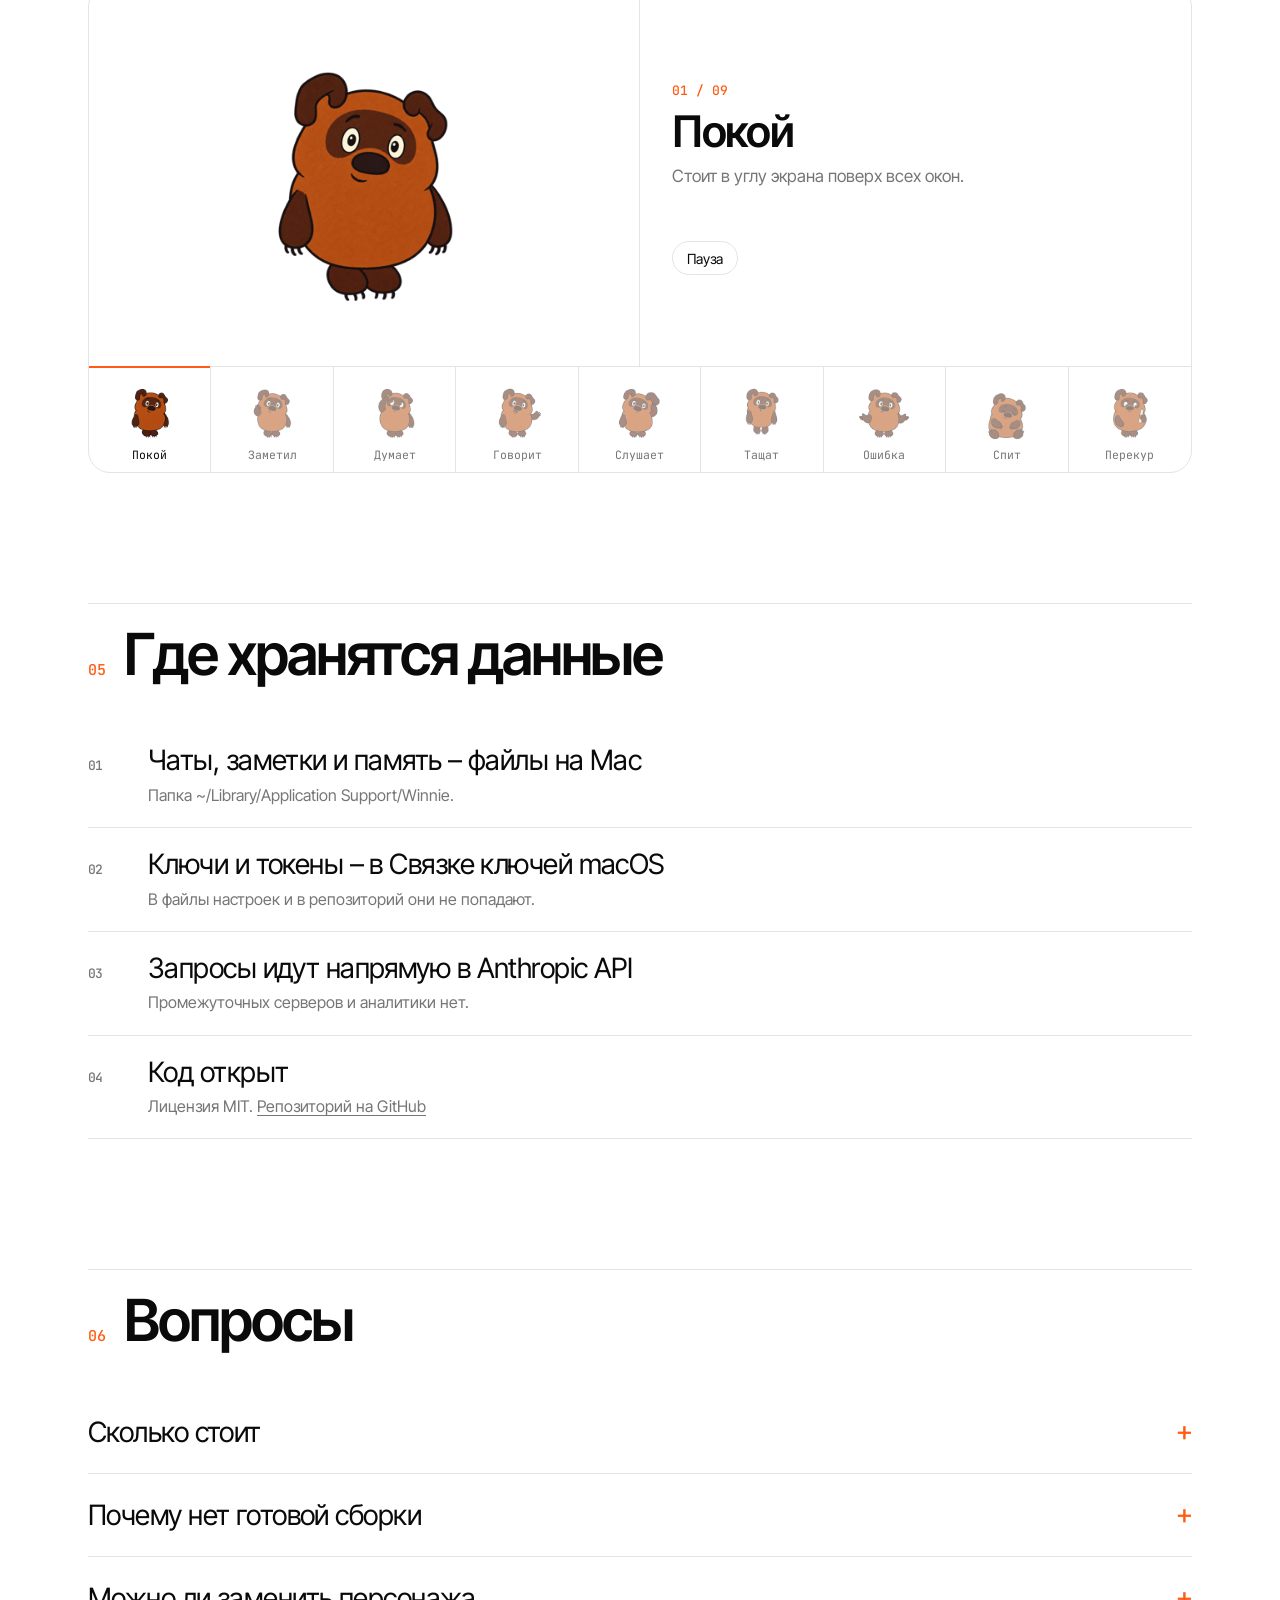
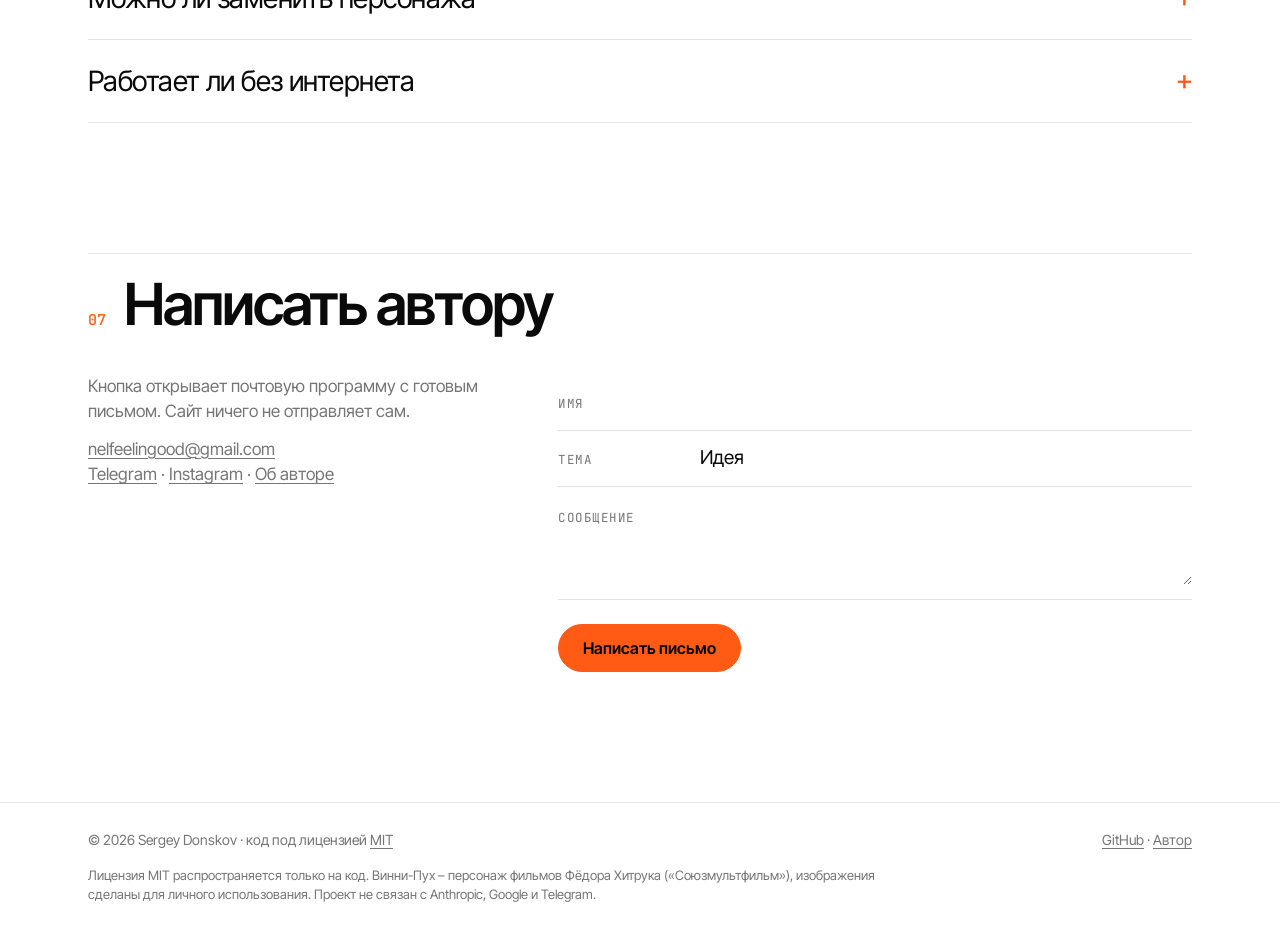
==== commit 74cf505e: "Larger logo bear in the header Co-Authored-By: Claude Fable 5.1 <noreply@anthropic.com>" ====
--- a/docs/index.html
+++ b/docs/index.html
@@ -19,7 +19,7 @@
 <body>
 <div class="w">
   <header class="top">
-    <a class="brand" href="index.html"><img src="images/favicon.png" alt="">Winnie</a>
+    <a class="brand" href="index.html"><img src="images/logo.png" alt="" width="44" height="44">Winnie</a>
     <nav class="seg compact" aria-label="Вкладки приложения"><a href="chat.html">Chat</a><a href="events.html">Events</a><a href="notes.html">Notes</a></nav>
     <nav class="top-links"><a href="features.html">Возможности</a><a href="usecases.html">Сценарии</a><a href="settings.html">Настройки</a><a href="install.html">Установка</a><a href="about.html">Автор</a></nav>
     <button class="pill icon" id="theme" type="button" aria-label="Тема: как в системе"></button>
--- a/docs/style.css
+++ b/docs/style.css
@@ -23,9 +23,9 @@
 :focus-visible { outline: 2px solid var(--acc); outline-offset: 2px; }
 
 /* ---------- Header ---------- */
-.top { display: flex; align-items: center; gap: 22px; padding: 16px 0; border-bottom: 1px solid var(--line); font-size: 15px; }
-.brand { display: flex; align-items: center; gap: 8px; font-weight: 600; font-size: 17px; text-decoration: none; margin-right: auto; }
-.brand img { width: 28px; height: 28px; object-fit: contain; }
+.top { display: flex; align-items: center; gap: 22px; padding: 10px 0; border-bottom: 1px solid var(--line); font-size: 15px; }
+.brand { display: flex; align-items: center; gap: 10px; font-weight: 600; font-size: 20px; letter-spacing: -.02em; text-decoration: none; margin-right: auto; }
+.brand img { width: 44px; height: 44px; object-fit: contain; }
 .seg { display: inline-flex; padding: 3px; border: 1px solid var(--line); border-radius: 999px; }
 .seg a, .seg button { border: 0; background: none; border-radius: 999px; padding: 6px 15px; font-weight: 500; text-decoration: none; color: var(--soft); transition: color .2s, background .2s; }
 .seg a:not(.on):hover, .seg button:not([aria-selected="true"]):hover { color: var(--ink); }
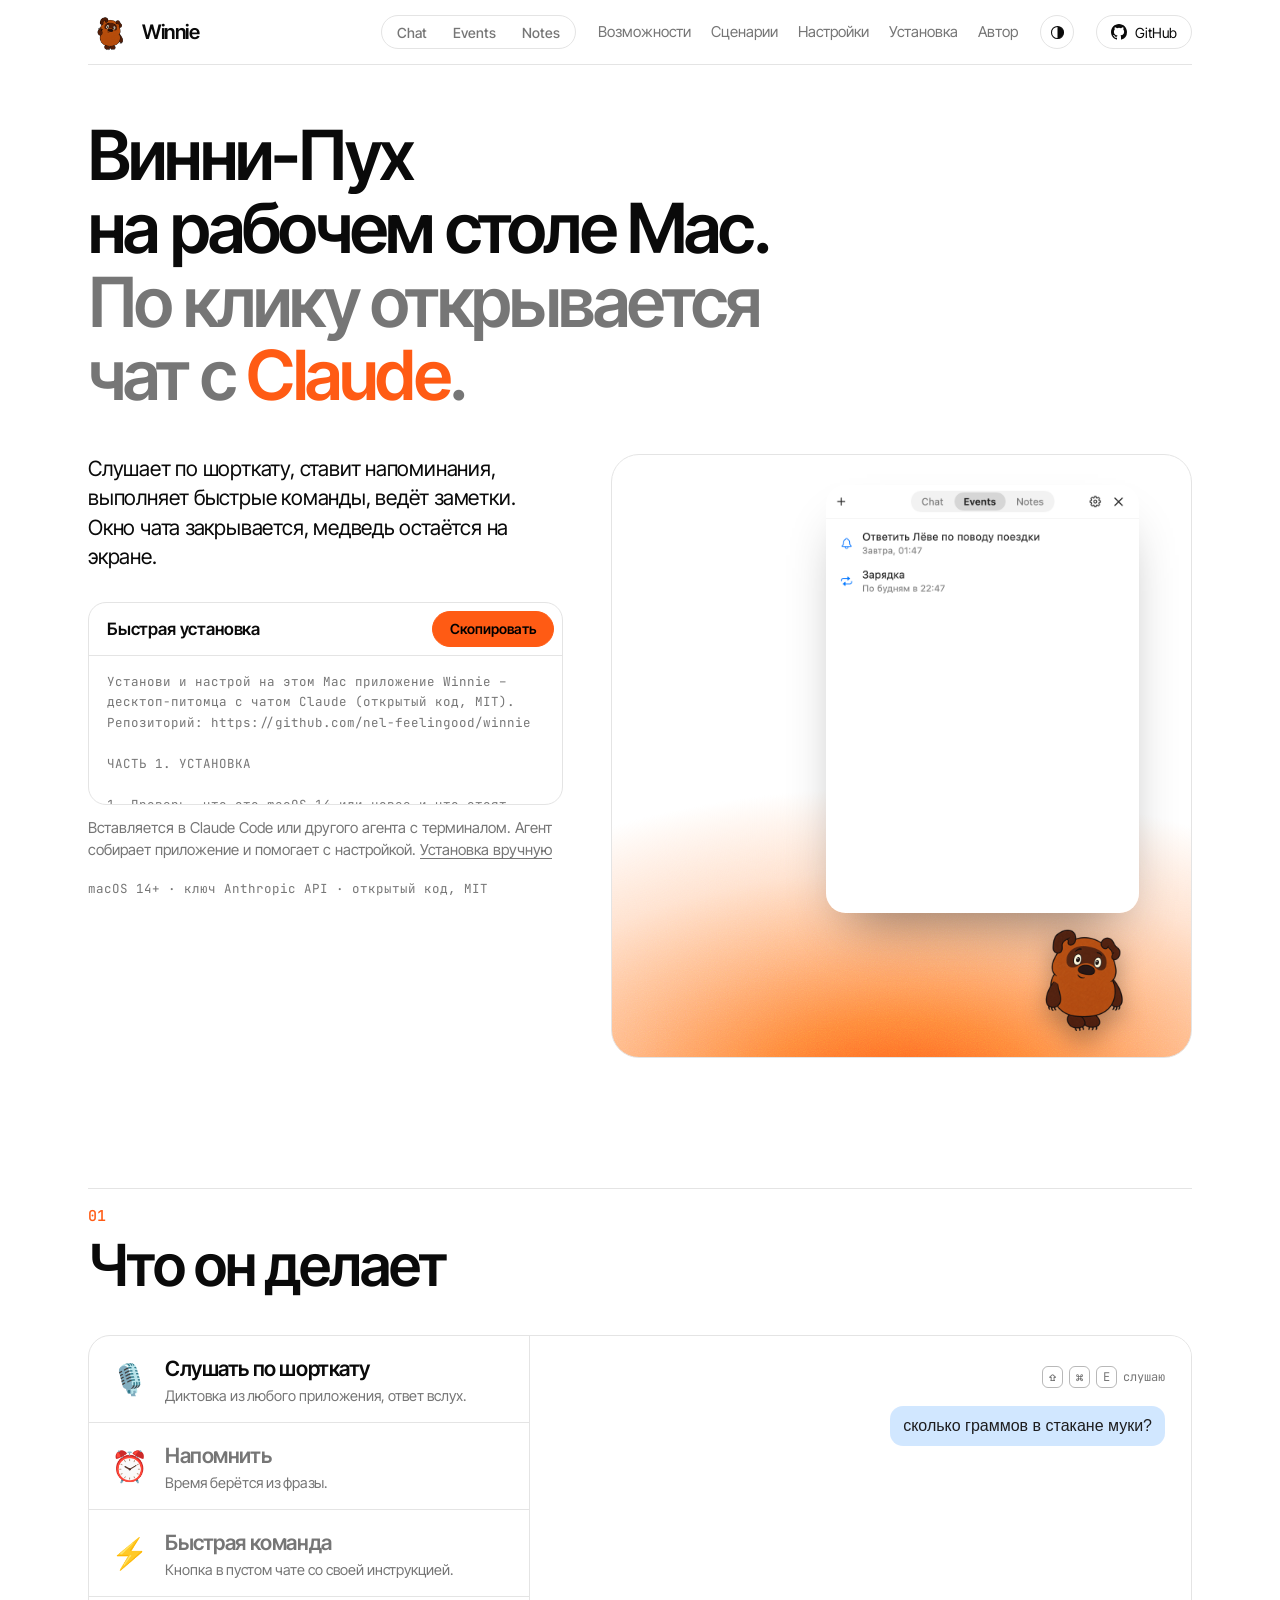
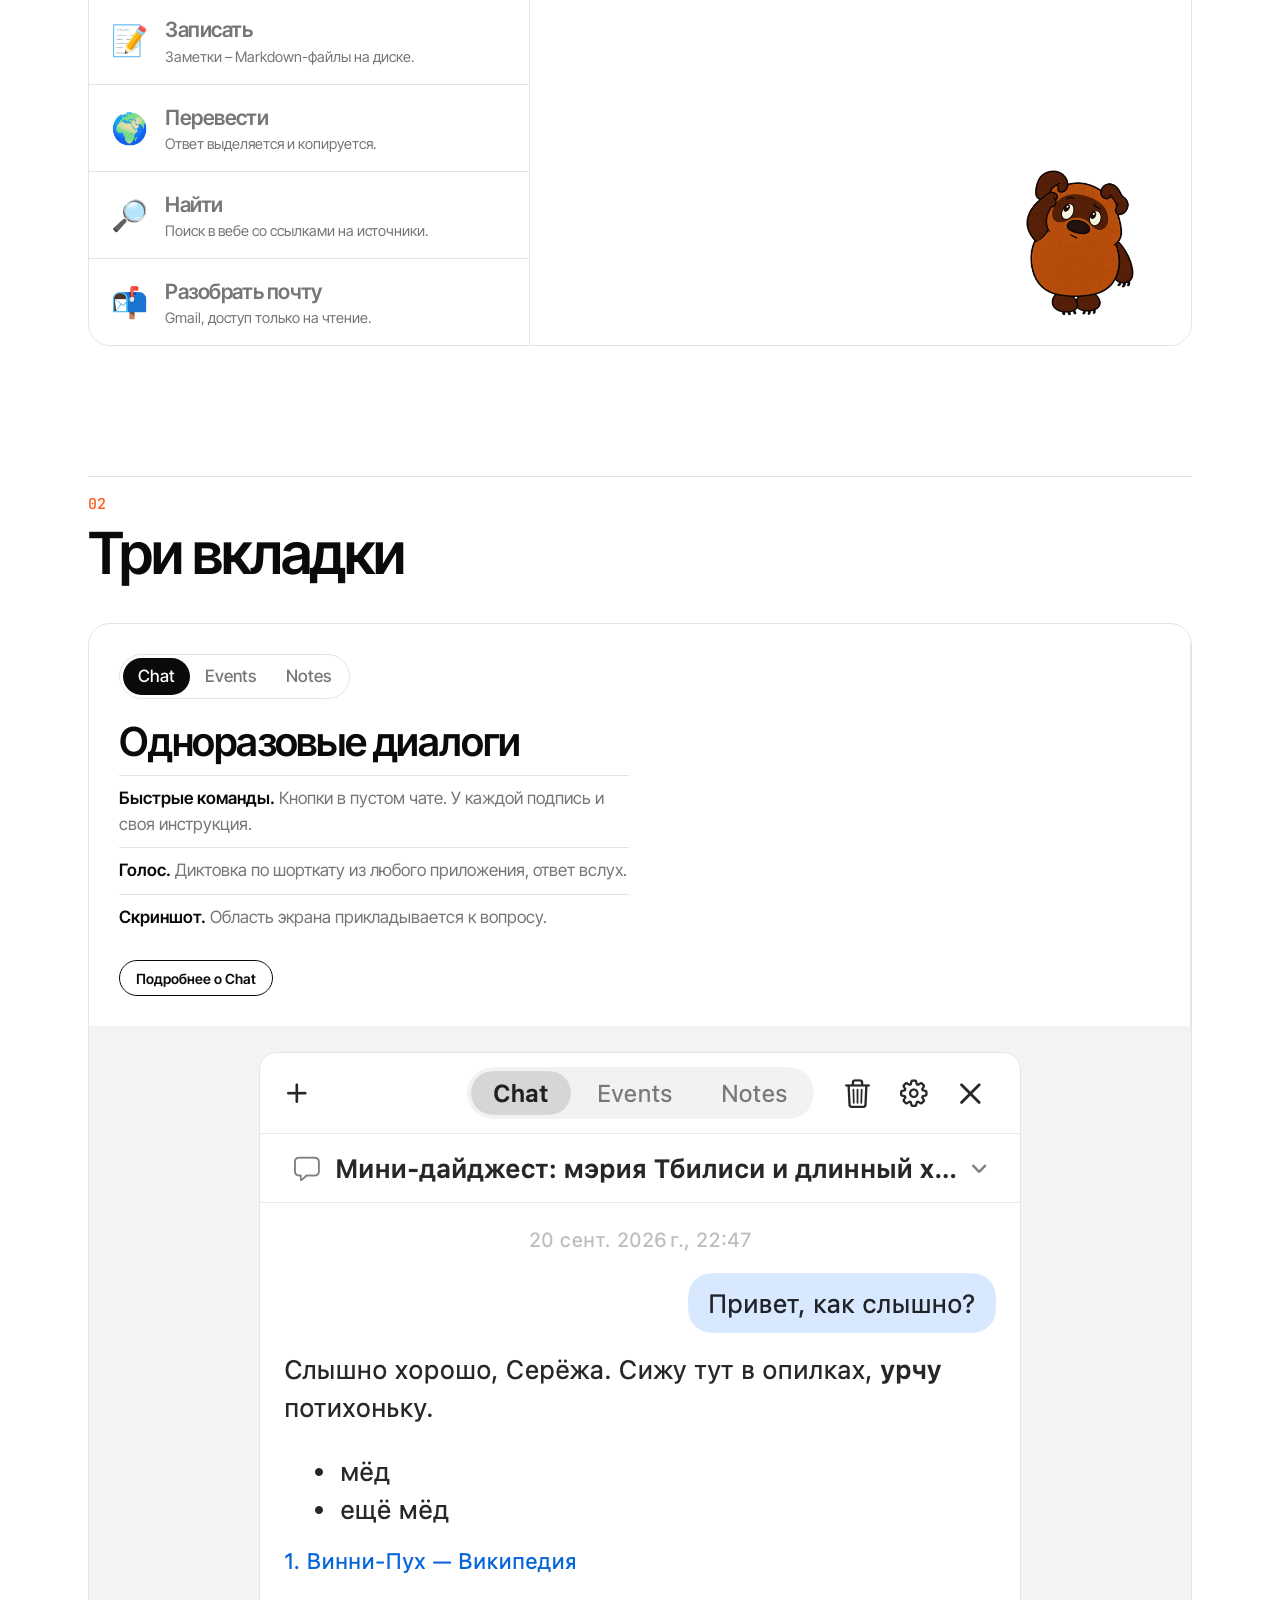
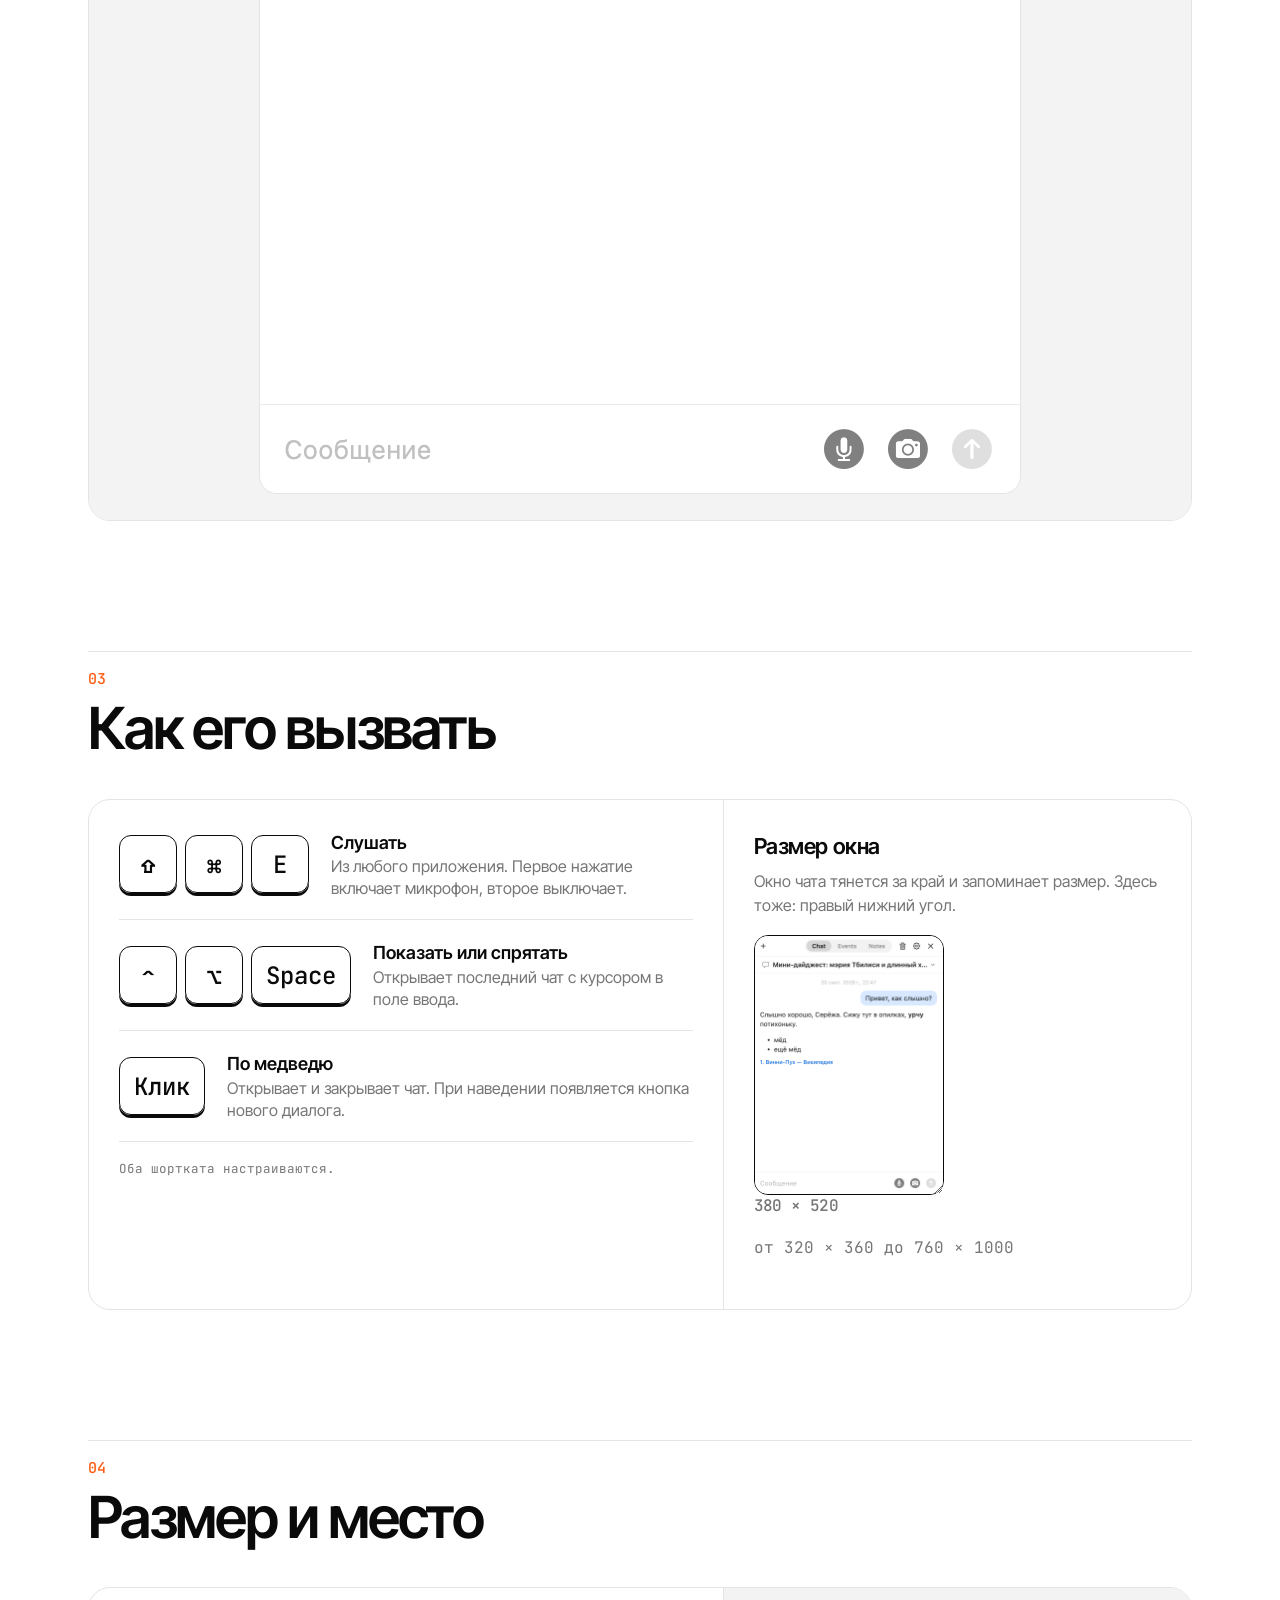
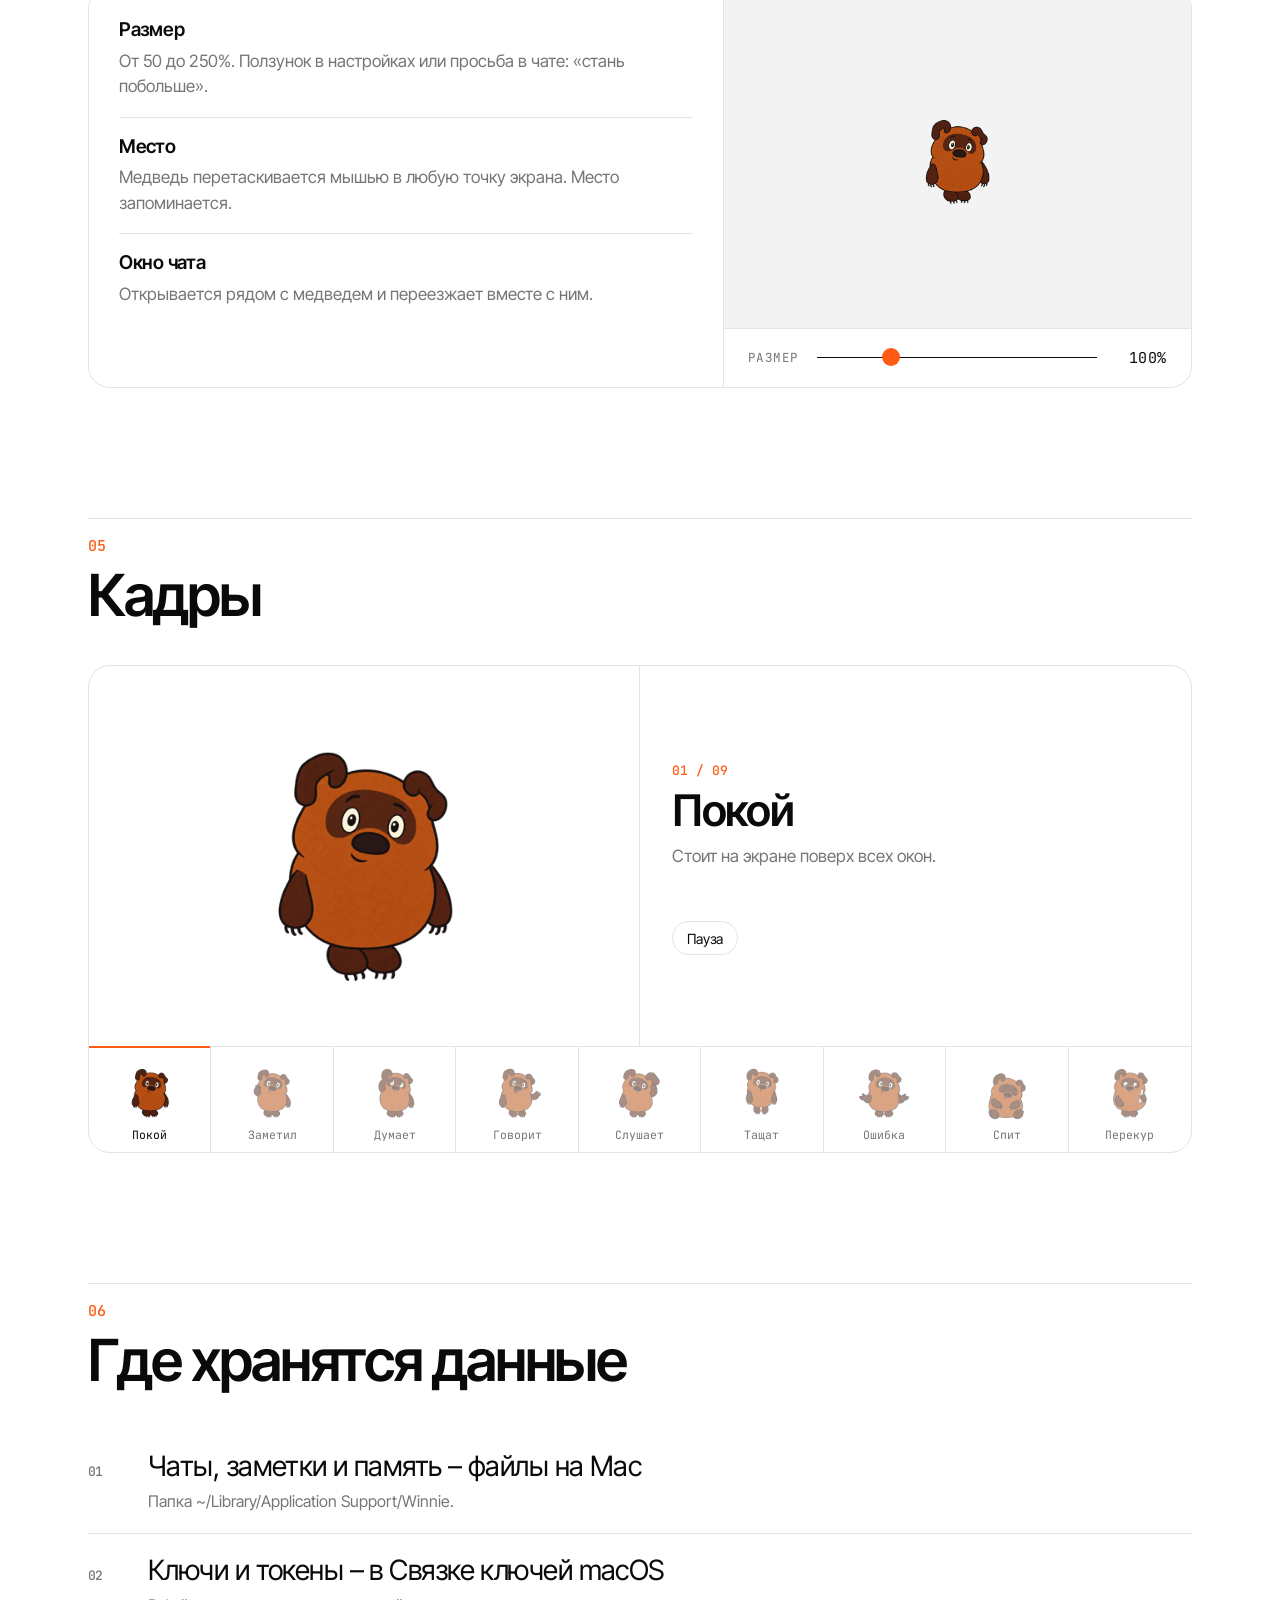
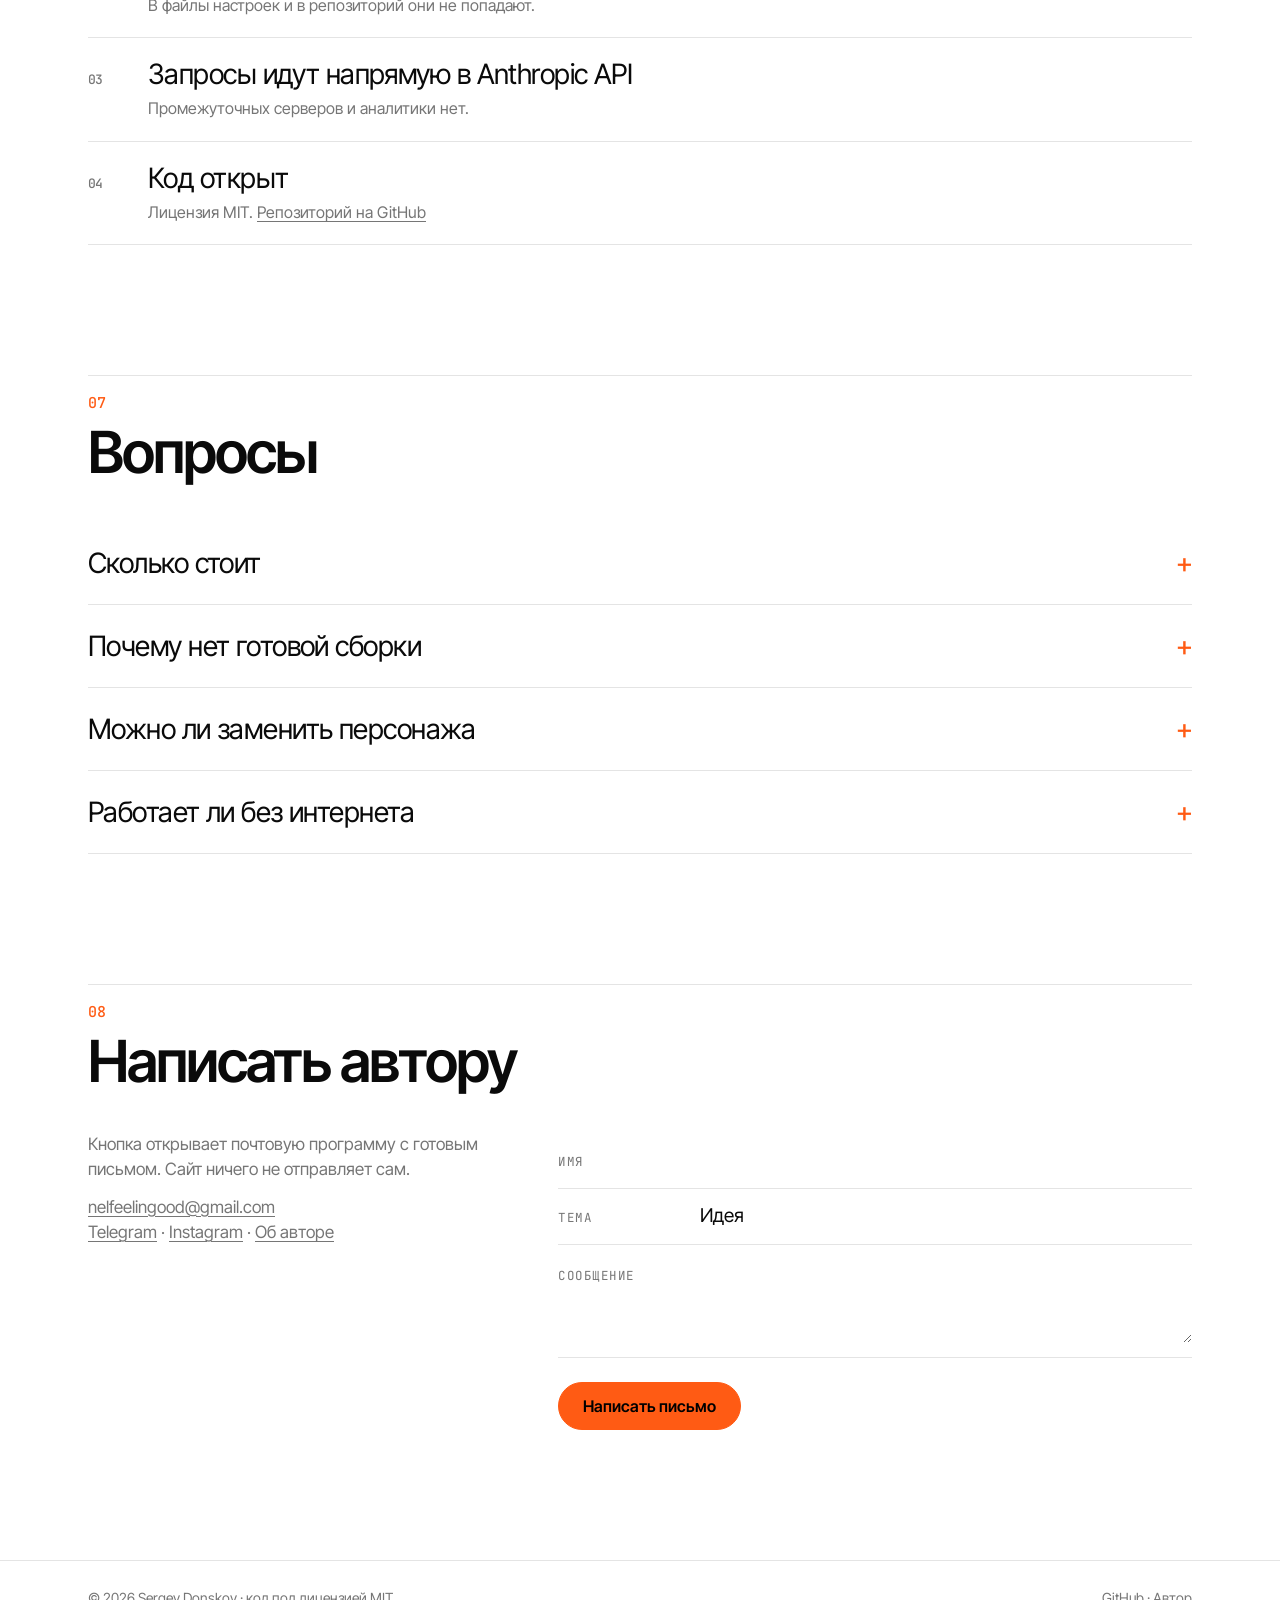
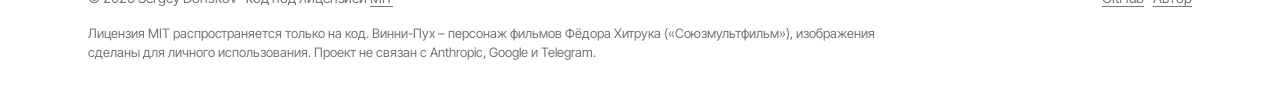
==== commit 8bb1f565: "Main page: size and place section with a draggable, scalable bear; wording; hero stacks earlier Co-A" ====
--- a/docs/index.html
+++ b/docs/index.html
@@ -45,7 +45,7 @@
 
   <div class="hero">
     <div>
-      <p class="sub">Слушает по шорткату, ставит напоминания, выполняет быстрые команды, ведёт заметки. Окно чата закрывается, медведь остаётся в углу экрана.</p>
+      <p class="sub">Слушает по шорткату, ставит напоминания, выполняет быстрые команды, ведёт заметки. Окно чата закрывается, медведь остаётся на экране.</p>
       <div class="prompt">
         <div class="prompt-head"><span>Быстрая установка</span><button type="button" class="btn small" data-copy="install-prompt"><span class="roll"><span>Скопировать</span><span>Скопировано</span></span></button></div>
         <pre id="install-prompt" tabindex="0">Установи и настрой на этом Mac приложение Winnie – десктоп-питомца с чатом Claude (открытый код, MIT).
@@ -94,7 +94,7 @@
       <p class="prompt-note">Вставляется в Claude Code или другого агента с терминалом. Агент собирает приложение и помогает с настройкой. <a href="install.html">Установка вручную</a></p>
       <p class="reqs">macOS 14+ · ключ Anthropic API · открытый код, MIT</p>
     </div>
-    <div class="scene" role="img" aria-label="Медведь в углу экрана, над ним окно чата с вкладками Chat, Events и Notes">
+    <div class="scene" role="img" aria-label="Медведь на экране, над ним окно чата с вкладками Chat, Events и Notes">
       <div class="panel" id="panel"><div class="slot on"><img class="only-light" src="images/app/chat-light.png" alt=""><img class="only-dark" src="images/app/chat-dark.png" alt=""></div><div class="slot"><img class="only-light" src="images/app/events-light.png" alt=""><img class="only-dark" src="images/app/events-dark.png" alt=""></div><div class="slot"><img class="only-light" src="images/app/note-light.png" alt=""><img class="only-dark" src="images/app/note-dark.png" alt=""></div></div>
       <img class="pet" id="pet" src="images/sprites/idle.png" alt="">
     </div>
@@ -148,14 +148,31 @@
   </section>
 
   <section>
-    <div class="head"><span class="n">04</span><h2>Кадры</h2></div>
+    <div class="head"><span class="n">04</span><h2>Размер и место</h2></div>
+    <div class="frame call">
+      <div>
+        <ul class="facts">
+          <li><b>Размер</b><span>От 50 до 250%. Ползунок в настройках или просьба в чате: «стань побольше».</span></li>
+          <li><b>Место</b><span>Медведь перетаскивается мышью в любую точку экрана. Место запоминается.</span></li>
+          <li><b>Окно чата</b><span>Открывается рядом с медведем и переезжает вместе с ним.</span></li>
+        </ul>
+      </div>
+      <div class="play">
+        <div class="play-area" id="play-area"><img id="play-pet" src="images/sprites/idle.png" alt="Медведь, которого можно перетащить" draggable="false"></div>
+        <label class="play-size"><span>Размер</span><input id="play-range" type="range" min="50" max="250" step="5" value="100" aria-label="Размер медведя"><output id="play-out">100%</output></label>
+      </div>
+    </div>
+  </section>
+
+  <section>
+    <div class="head"><span class="n">05</span><h2>Кадры</h2></div>
     <div class="frame"><div class="screen"><div class="pic"><img id="frame" src="images/sprites/idle.png" alt=""></div>
       <div class="info"><span class="k" id="frame-n">01 / 09</span><h3 id="frame-t"></h3><p id="frame-d"></p><button class="pill" id="frame-play" type="button">Пауза</button></div></div>
       <div class="strip" id="strip" role="tablist" aria-label="Кадры"></div></div>
   </section>
 
   <section>
-    <div class="head"><span class="n">05</span><h2>Где хранятся данные</h2></div>
+    <div class="head"><span class="n">06</span><h2>Где хранятся данные</h2></div>
     <ol class="rules">
       <li><span>Чаты, заметки и память – файлы на Mac<small>Папка ~/Library/Application Support/Winnie.</small></span></li>
       <li><span>Ключи и токены – в Связке ключей macOS<small>В файлы настроек и в репозиторий они не попадают.</small></span></li>
@@ -165,7 +182,7 @@
   </section>
 
   <section class="faq">
-    <div class="head"><span class="n">06</span><h2>Вопросы</h2></div>
+    <div class="head"><span class="n">07</span><h2>Вопросы</h2></div>
     <details><summary>Сколько стоит</summary><p>Приложение бесплатное. Запросы к Claude оплачиваются по тарифам Anthropic, расходы видны в настройках.</p></details>
     <details><summary>Почему нет готовой сборки</summary><p>У проекта нет подписи Apple. Сборка из исходников занимает несколько минут, Xcode не нужен.</p></details>
     <details><summary>Можно ли заменить персонажа</summary><p>Да. Кадры – 13 PNG-файлов в папке приложения.</p></details>
@@ -173,7 +190,7 @@
   </section>
 
   <section>
-    <div class="head"><span class="n">07</span><h2>Написать автору</h2></div>
+    <div class="head"><span class="n">08</span><h2>Написать автору</h2></div>
     <div class="contact">
       <div><p>Кнопка открывает почтовую программу с готовым письмом. Сайт ничего не отправляет сам.</p>
         <p><a href="mailto:nelfeelingood@gmail.com?subject=Winnie">nelfeelingood@gmail.com</a><br><a href="https://t.me/otetslsd" rel="me">Telegram</a> · <a href="https://www.instagram.com/interrobong/" rel="me">Instagram</a> · <a href="about.html">Об авторе</a></p></div>
--- a/docs/style.css
+++ b/docs/style.css
@@ -70,7 +70,7 @@
 .btn.done .roll span { transform: translateY(-100%); }
 
 /* ---------- Hero ---------- */
-h1 { font-size: clamp(40px, 7.2vw, 100px); line-height: .98; letter-spacing: -.045em; font-weight: 600; margin: 64px 0 44px; }
+h1 { font-size: clamp(34px, 5.4vw, 72px); line-height: 1; letter-spacing: -.04em; font-weight: 600; margin: 56px 0 40px; }
 h1 .l { display: block; overflow: hidden; padding-bottom: .06em; }
 h1 .l i { display: block; font-style: normal; transform: translateY(110%); animation: up .9s var(--ease) forwards; }
 h1 .l:nth-child(2) i { animation-delay: .08s; }
@@ -81,10 +81,10 @@
 .hero { display: grid; grid-template-columns: minmax(0, .9fr) minmax(0, 1.1fr); gap: 48px; align-items: start; margin-bottom: 130px; }
 .hero .sub { font-size: 21px; line-height: 1.4; letter-spacing: -.01em; margin: 0 0 30px; max-width: 24em; }
 .reqs { margin: 16px 0 0; font: 12.5px/1.7 var(--mono); color: var(--soft); }
-@media (max-width: 900px) { .hero { grid-template-columns: 1fr; gap: 36px; margin-bottom: 96px; } }
+@media (max-width: 1080px) { .hero { grid-template-columns: 1fr; gap: 36px; margin-bottom: 96px; } .hero .scene { max-width: 640px; } }
 
 .prompt { border: 1px solid var(--line); border-radius: 18px; overflow: hidden; }
-.prompt-head { display: flex; align-items: center; justify-content: space-between; gap: 12px; padding: 8px 8px 8px 18px; border-bottom: 1px solid var(--line);
+.prompt-head { display: flex; align-items: center; justify-content: space-between; gap: 12px; white-space: nowrap; padding: 8px 8px 8px 18px; border-bottom: 1px solid var(--line);
                font: 600 17px var(--sans); letter-spacing: -.01em; color: var(--ink); }
 .prompt pre { margin: 0; padding: 16px 18px; max-height: 148px; overflow-y: auto; white-space: pre-wrap; overflow-wrap: anywhere; scrollbar-width: thin;
               font: 12.5px/1.65 var(--mono); color: var(--soft); }
@@ -108,7 +108,7 @@
 
 /* ---------- Sections ---------- */
 section { margin-bottom: 130px; }
-.head { display: grid; grid-template-columns: auto 1fr; gap: 18px; align-items: baseline; padding-top: 22px; margin-bottom: 40px; position: relative; }
+.head { display: grid; gap: 10px; padding-top: 18px; margin-bottom: 40px; position: relative; }
 .head::before { content: ""; position: absolute; inset: 0 0 auto 0; height: 1px; background: var(--line); transform-origin: left; transform: scaleX(0); transition: transform 1.1s var(--ease); }
 .in .head::before { transform: none; }
 .head .n { font: 500 15px var(--mono); color: var(--acc); }
@@ -194,6 +194,19 @@
 .resize-size { margin: 12px 0 0; font: 500 28px var(--mono); letter-spacing: -.04em; }
 @media (max-width: 820px) { .call { grid-template-columns: 1fr; } .call > div + div { border-left: 0; border-top: 1px solid var(--line); } }
 
+/* Size and place: the bear can be dragged around the area and scaled, as on the desktop. */
+.play { display: grid; grid-template-rows: 1fr auto; padding: 0 !important; }
+.play-area { position: relative; min-height: 340px; overflow: hidden; background: var(--scene); }
+.play-area img { position: absolute; left: 50%; top: 50%; width: 110px; translate: -50% -50%; cursor: grab; touch-action: none; user-select: none; -webkit-user-drag: none; }
+.play-area img.held { cursor: grabbing; }
+.play-size { display: grid; grid-template-columns: auto 1fr 56px; gap: 16px; align-items: center; padding: 16px 24px; border-top: 1px solid var(--line); font: 12.5px var(--mono); text-transform: uppercase; letter-spacing: .04em; color: var(--soft); }
+.play-size output { text-align: right; color: var(--ink); font-size: 15px; }
+.play-size input { appearance: none; -webkit-appearance: none; width: 100%; height: 22px; background: none; cursor: pointer; }
+.play-size input::-webkit-slider-runnable-track { height: 1px; background: var(--ink); }
+.play-size input::-moz-range-track { height: 1px; background: var(--ink); }
+.play-size input::-webkit-slider-thumb { -webkit-appearance: none; width: 18px; height: 18px; margin-top: -9px; border-radius: 50%; background: var(--acc); border: 0; }
+.play-size input::-moz-range-thumb { width: 18px; height: 18px; border-radius: 50%; background: var(--acc); border: 0; }
+
 /* 04 — frames: a player with a filmstrip */
 .screen { display: grid; grid-template-columns: 1fr 1fr; align-items: center; min-height: 380px; }
 .screen .pic { display: grid; place-items: center; height: 100%; padding: 24px; border-right: 1px solid var(--line); }
@@ -239,8 +252,8 @@
 
 /* ---------- Inner pages ---------- */
 .hero.inner { grid-template-columns: minmax(0, 1fr) minmax(0, 470px); margin-bottom: 110px; }
-@media (max-width: 900px) { .hero.inner { grid-template-columns: 1fr; } }
-h1.ph { font-size: clamp(38px, 6.2vw, 88px); margin: 60px 0 36px; }
+@media (max-width: 1080px) { .hero.inner { grid-template-columns: 1fr; } }
+h1.ph { font-size: clamp(34px, 5.4vw, 72px); margin: 56px 0 32px; }
 h1.ph .l:nth-child(2) i { color: var(--soft); }
 .sub { font-size: 21px; line-height: 1.4; letter-spacing: -.01em; margin: 0 0 30px; max-width: 26em; }
 .sub.lone { margin-bottom: 90px; max-width: 32em; }
